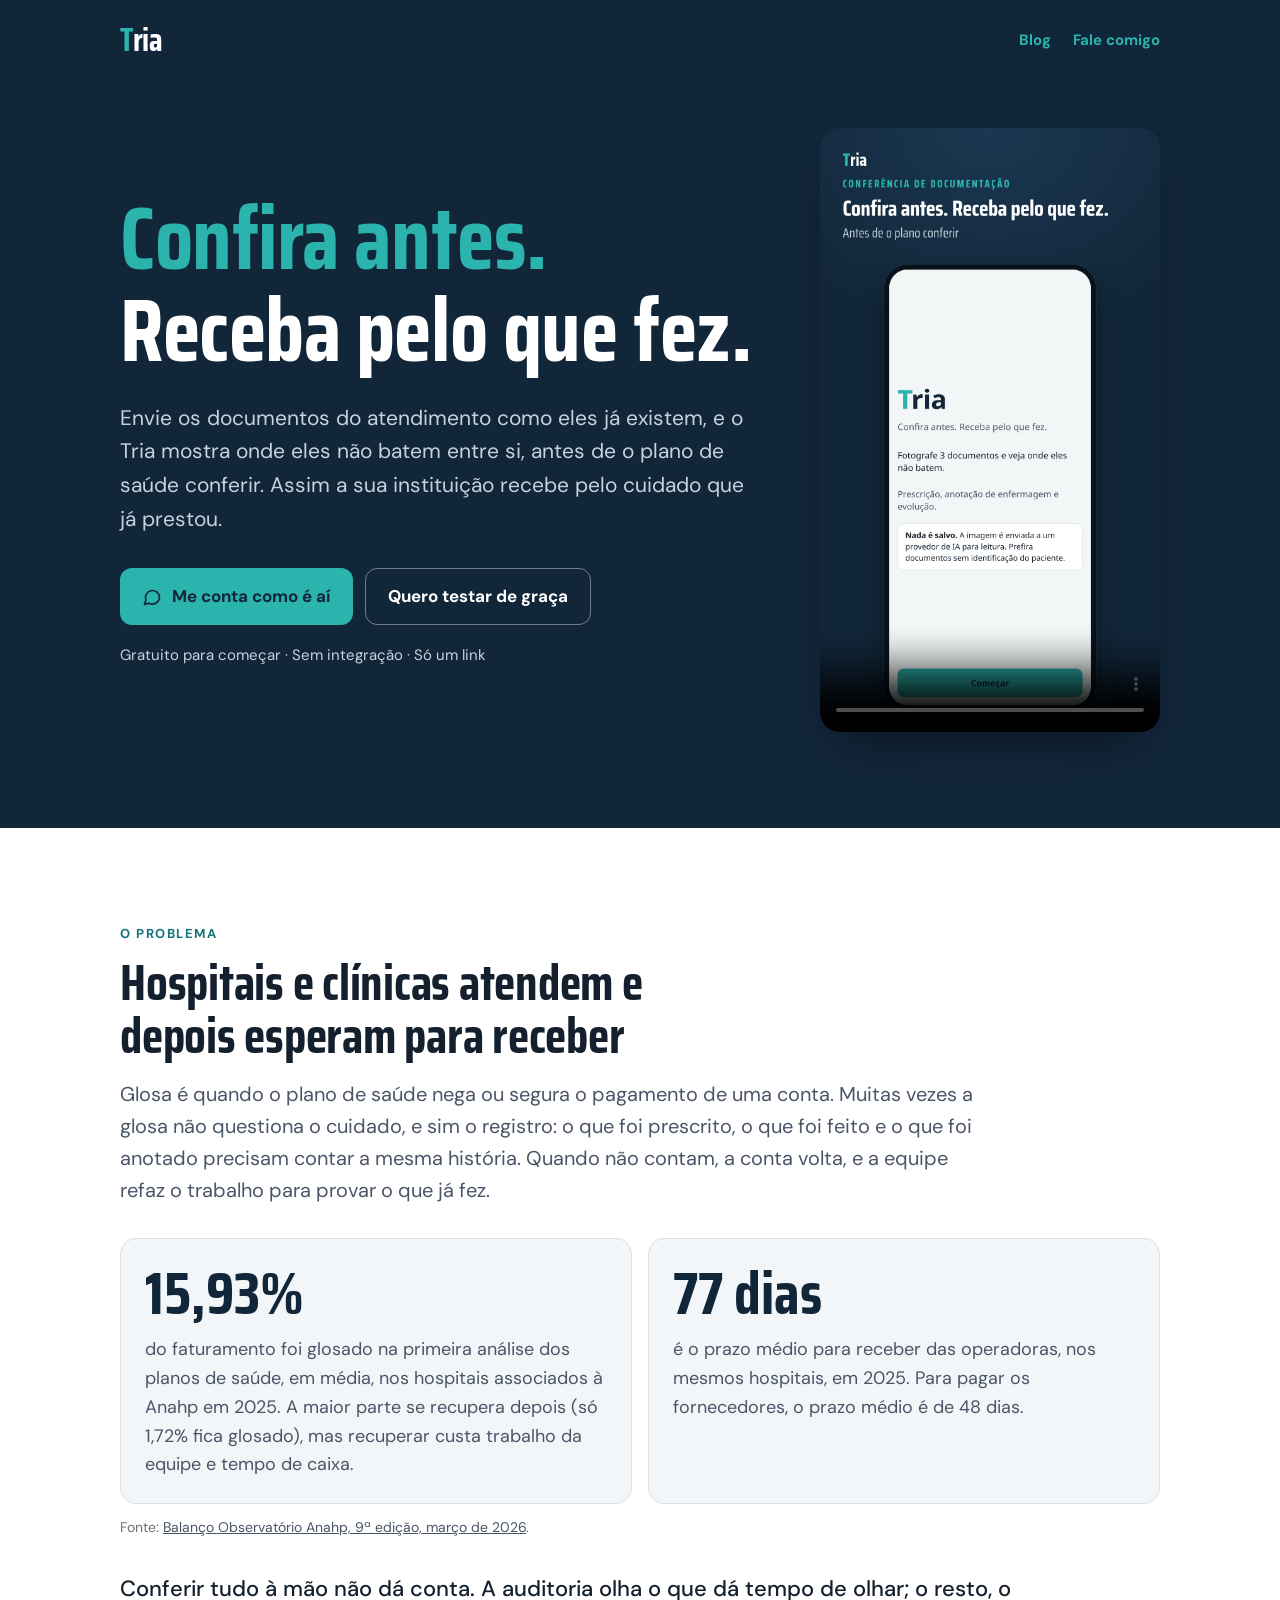
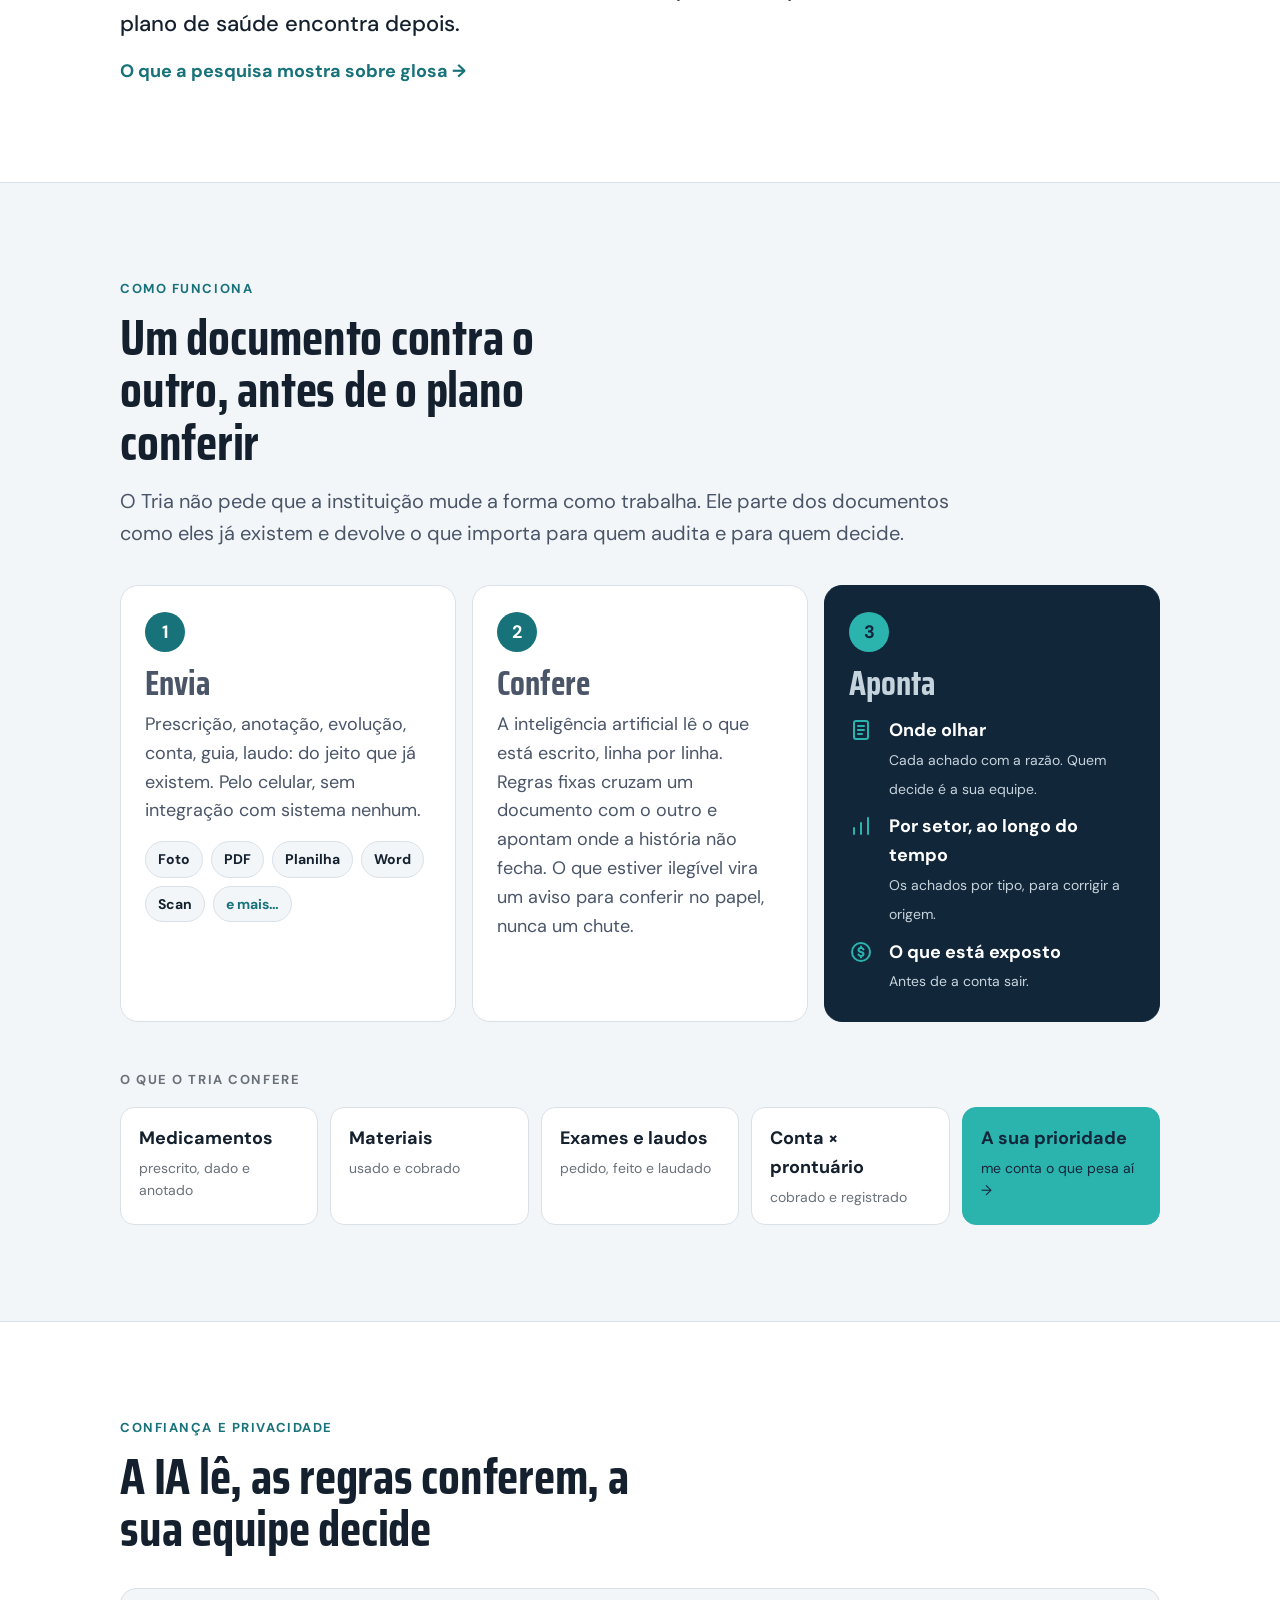
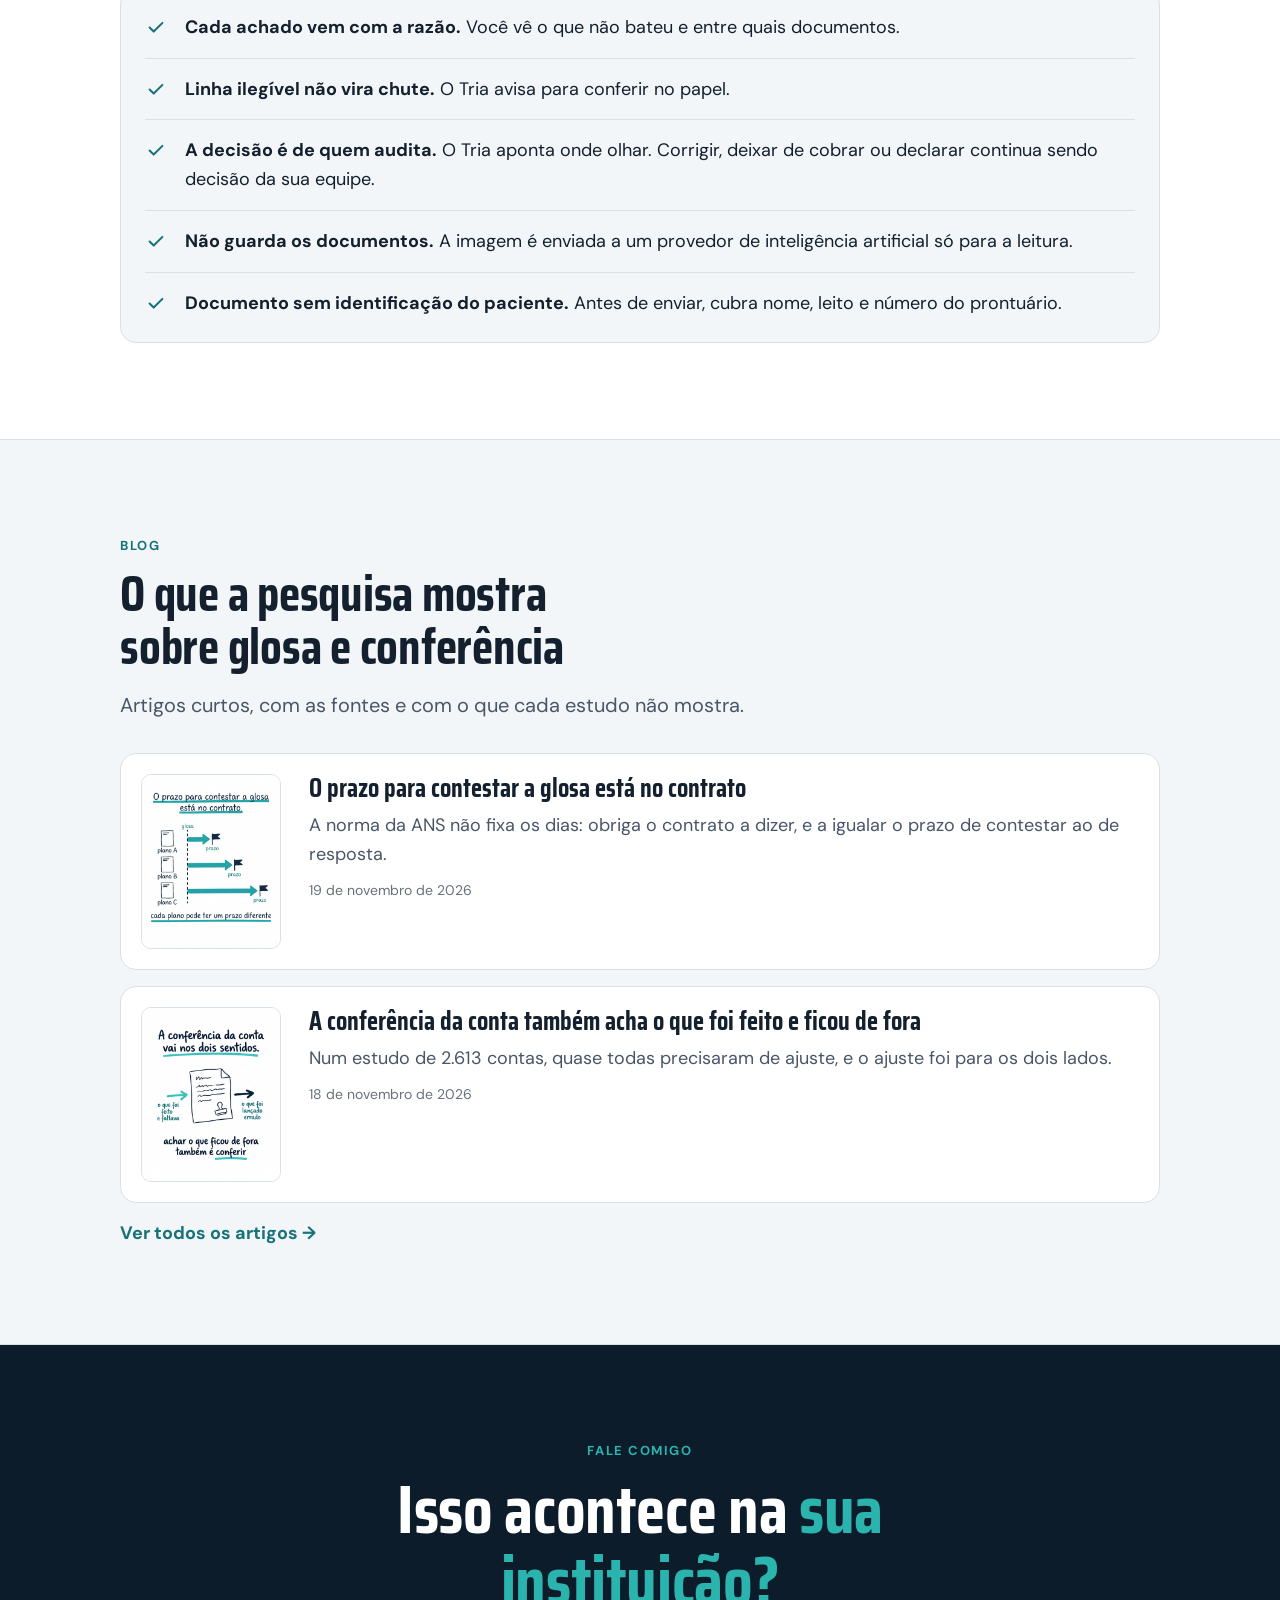
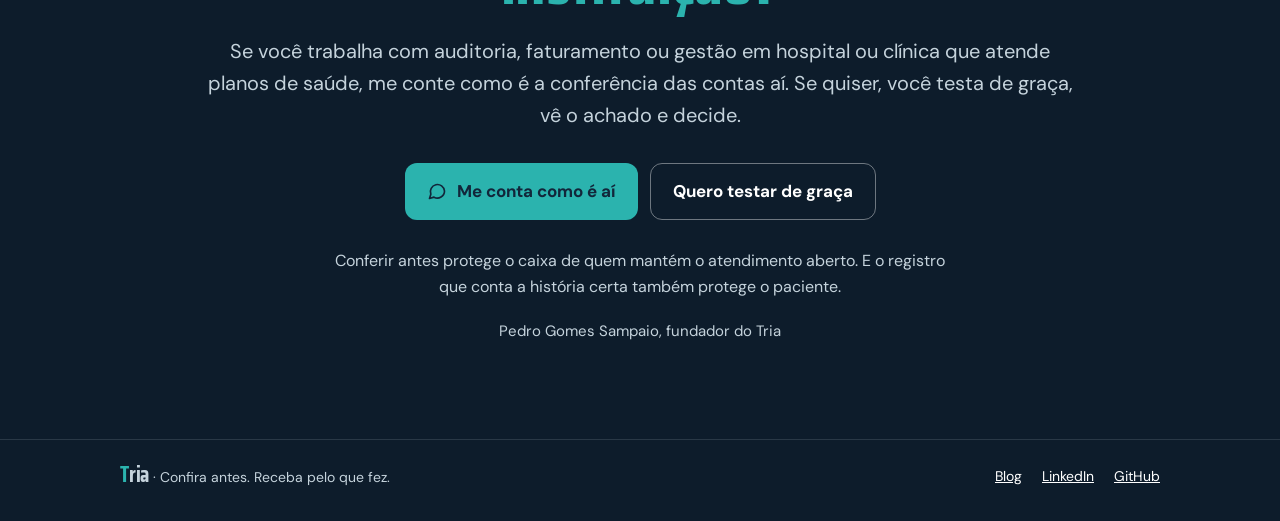
==== index.html @ e761bc99 "Landing MVP (rascunho): dois convites medidos (texto próprio + ?ref=), 7 seções, proposta sem aviso " ====
<!doctype html>
<html lang="pt-BR">
<head>
<meta charset="utf-8">
<meta name="viewport" content="width=device-width, initial-scale=1">
<title>Tria — Confira antes. Receba pelo que fez.</title>
<meta name="description" content="O Tria confere os documentos do atendimento uns contra os outros e mostra onde eles não batem, antes de o plano de saúde conferir. Sem integração com sistema: começa com um link.">
<meta name="theme-color" content="#12263A">
<meta property="og:type" content="website">
<meta property="og:locale" content="pt_BR">
<meta property="og:url" content="https://tria-auditoria.vercel.app/">
<meta property="og:title" content="Tria — Confira antes. Receba pelo que fez.">
<meta property="og:description" content="Conferência dos documentos de hospitais e clínicas antes de o plano de saúde conferir. Gratuito para começar, sem integração, só um link.">
<meta property="og:image" content="https://tria-auditoria.vercel.app/assets/og.png">
<meta property="og:image:width" content="1200">
<meta property="og:image:height" content="630">
<meta name="twitter:card" content="summary_large_image">
<link rel="icon" href="assets/favicon.svg" type="image/svg+xml">
<link rel="preconnect" href="https://fonts.googleapis.com">
<link rel="preconnect" href="https://fonts.gstatic.com" crossorigin>
<link rel="stylesheet" href="https://fonts.googleapis.com/css2?family=DM+Sans:wght@400;500;700&family=Saira+Condensed:wght@600;700&display=swap">
<style>
  :root{
    --navy:#12263A; --navy-2:#0D1C2B; --white:#FFFFFF; --soft:#F3F6F8;
    --line:#D9E1E7; --ink:#14202E; --muted:#4A5568; --muted-2:#6A7179;
    --teal:#17727A; --turq:#2BB3AE; --mist:#C5D3DC;
    --display:'Saira Condensed','Arial Narrow',system-ui,sans-serif;
  }
  *{box-sizing:border-box}
  [hidden]{display:none!important}
  html{scroll-behavior:smooth;-webkit-text-size-adjust:100%}
  body{margin:0;background:var(--white);color:var(--ink);
    font-family:'DM Sans',system-ui,-apple-system,'Segoe UI',Roboto,Arial,sans-serif;
    font-size:17px;line-height:1.6;-webkit-font-smoothing:antialiased}
  img{max-width:100%;height:auto;display:block}
  a{color:inherit}
  h1,h2,h3,p,ul,ol,figure{margin:0}
  h1,h2{font-family:var(--display);font-weight:700;line-height:1.05;letter-spacing:-.005em}
  h2{font-size:clamp(34px,5vw,50px);max-width:22ch}
  h3{font-size:19px;font-weight:700;line-height:1.25}
  .wrap{max-width:1080px;margin:0 auto;padding:0 20px}
  section{padding:64px 0}
  .eyebrow{font-size:13px;font-weight:700;letter-spacing:.12em;text-transform:uppercase;color:var(--teal);margin-bottom:12px}
  .lead{font-size:clamp(18px,2.1vw,20px);color:var(--muted);max-width:62ch;margin-top:16px}
  .fonte{font-size:14px;color:var(--muted-2);margin-top:12px}
  .fonte a{color:var(--muted)}
  .tq{color:var(--turq)}

  .btn{display:inline-flex;align-items:center;justify-content:center;gap:10px;min-height:52px;
    padding:14px 22px;border-radius:12px;font-weight:700;font-size:17px;text-decoration:none;
    transition:background .15s ease,border-color .15s ease}
  .btn:focus-visible,.top-cta:focus-visible,.marca:focus-visible,.area:focus-visible{outline:3px solid var(--turq);outline-offset:3px}
  .btn svg{width:20px;height:20px;flex:none}
  .btn-main{background:var(--turq);color:var(--navy)}
  .btn-main:hover{background:#4CC4BF}
  .btn-ghost{border:1.5px solid rgba(255,255,255,.4);color:var(--white)}
  .btn-ghost:hover{border-color:var(--white)}

  .marca{font-family:var(--display);font-size:32px;font-weight:700;letter-spacing:-.01em;text-decoration:none;line-height:1}
  .marca b{color:var(--turq);font-weight:700}

  /* topo */
  .hero{background:var(--navy);color:var(--white)}
  .top{display:flex;align-items:center;justify-content:space-between;padding:20px 0}
  .top-links{display:flex;gap:22px;align-items:center}
  .top-cta{font-size:15px;font-weight:700;color:var(--turq);text-decoration:none;padding:8px 0}
  .hero-body{padding:32px 0 64px;display:grid;gap:40px;align-items:center}
  .hero h1{font-size:clamp(46px,8vw,88px);max-width:16ch}
  .hero-sub{font-size:clamp(18px,2.1vw,21px);color:var(--mist);max-width:52ch;margin-top:24px}
  .ctas{display:flex;flex-wrap:wrap;gap:12px;margin-top:32px}
  .hero-note{font-size:15px;color:var(--mist);margin-top:18px}
  .video-box{width:100%;max-width:340px;margin:0 auto;aspect-ratio:9/16;border-radius:20px;overflow:hidden;
    background:var(--navy-2);box-shadow:0 24px 48px -24px rgba(0,0,0,.6)}
  .video-box video{width:100%;height:100%;display:block;object-fit:cover}

  /* problema */
  .stats{display:grid;gap:16px;margin-top:32px}
  .stat{background:var(--soft);border:1px solid var(--line);border-radius:16px;padding:24px}
  .stat b{display:block;font-family:var(--display);font-size:clamp(46px,6vw,60px);line-height:1;color:var(--navy);margin-bottom:12px}
  .stat p{color:var(--muted)}
  .destaque{font-size:clamp(19px,2.3vw,22px);font-weight:500;max-width:60ch;margin-top:32px}
  .mais{display:inline-block;margin-top:16px;font-weight:700;color:var(--teal);text-decoration:none}
  .mais:hover{text-decoration:underline}

  /* como funciona */
  .faixa{background:var(--soft);border-top:1px solid var(--line);border-bottom:1px solid var(--line)}
  .fluxo{display:grid;gap:16px;margin-top:36px;list-style:none;padding:0}
  .etapa{background:var(--white);border:1px solid var(--line);border-radius:18px;padding:26px 24px}
  .etapa .rot{font-family:var(--display);font-size:34px;font-weight:700;line-height:1;margin:14px 0 10px}
  .etapa p{color:var(--muted)}
  .etapa.escuro{background:var(--navy);border-color:var(--navy);color:var(--white)}
  .etapa.escuro p{color:var(--mist)}
  .num{display:inline-grid;place-items:center;width:40px;height:40px;border-radius:50%;background:var(--teal);color:var(--white);font-weight:700}
  .etapa.escuro .num{background:var(--turq);color:var(--navy)}
  .chips{display:flex;flex-wrap:wrap;gap:8px;margin-top:16px}
  .chips span{font-size:14px;font-weight:700;padding:6px 12px;border-radius:999px;border:1px solid var(--line);background:var(--soft)}
  .chips span:last-child{color:var(--teal)}
  .saidas{list-style:none;padding:0;margin-top:16px;display:grid;gap:10px}
  .saidas li{display:grid;grid-template-columns:28px 1fr;gap:12px;align-items:start}
  .saidas svg{width:24px;height:24px;color:var(--turq);margin-top:2px}
  .saidas b{display:block;color:var(--white)}
  .saidas small{font-size:14px;color:var(--mist)}
  .areas-tit{font-size:13px;font-weight:700;letter-spacing:.12em;text-transform:uppercase;color:var(--muted-2);margin-top:48px}
  .areas{list-style:none;padding:0;margin-top:16px;display:grid;gap:12px;grid-template-columns:1fr 1fr}
  .area{display:block;height:100%;border:1px solid var(--line);border-radius:14px;padding:16px 18px;background:var(--white);font-weight:700;text-decoration:none}
  .area small{display:block;font-weight:400;font-size:14px;color:var(--muted-2);margin-top:4px}
  a.area{background:var(--turq);border-color:var(--turq);color:var(--navy)}
  a.area small{color:var(--navy)}
  a.area:hover{background:#4CC4BF}

  /* exemplo */
  .video-grid{display:grid;gap:28px;align-items:center}

  /* confiança */
  .caixa{background:var(--soft);border:1px solid var(--line);border-radius:16px;padding:8px 24px;margin-top:32px}
  .lista{list-style:none;padding:0}
  .lista li{display:grid;grid-template-columns:28px 1fr;gap:12px;padding:16px 0;border-top:1px solid var(--line)}
  .lista li:first-child{border-top:none}
  .lista svg{width:22px;height:22px;margin-top:3px;color:var(--teal)}

  /* blog */
  .posts{list-style:none;padding:0;margin-top:32px;display:grid;gap:16px}
  .posts a{display:grid;grid-template-columns:96px 1fr;gap:20px;align-items:start;border:1px solid var(--line);border-radius:16px;padding:20px;text-decoration:none;background:var(--white)}
  .posts a:hover{border-color:var(--teal)}
  .posts img{width:96px;aspect-ratio:4/5;object-fit:cover;object-position:top;border:1px solid var(--line);border-radius:10px}
  .posts strong{display:block;font-family:var(--display);font-size:26px;line-height:1.1}
  .posts span{display:block;color:var(--muted);margin-top:8px}
  .posts time{display:block;font-size:14px;color:var(--muted-2);margin-top:10px}
  @media (min-width:600px){.posts a{grid-template-columns:140px 1fr;gap:28px}.posts img{width:140px}}

  /* contato */
  .contato{background:var(--navy-2);color:var(--white);text-align:center}
  .contato .eyebrow{color:var(--turq)}
  .contato h2{margin:0 auto;font-size:clamp(40px,6.4vw,68px);max-width:16ch}
  .contato .lead{color:var(--mist);margin:18px auto 0}
  .contato .ctas{justify-content:center}
  .comunidade{font-size:16px;color:var(--mist);max-width:56ch;margin:28px auto 0}
  .assina{font-size:15px;color:var(--mist);margin-top:20px}

  footer{background:var(--navy-2);color:var(--mist);font-size:14px;border-top:1px solid rgba(197,211,220,.15)}
  footer .wrap{display:flex;flex-wrap:wrap;gap:8px 24px;justify-content:space-between;align-items:center;padding-top:24px;padding-bottom:32px}
  footer nav{display:flex;gap:20px}
  footer a{color:var(--white)}

  @media (min-width:760px){
    body{font-size:18px}
    section{padding:96px 0}
    .hero-body{grid-template-columns:1fr 340px;gap:56px;padding:48px 0 96px}
    .stats{grid-template-columns:1fr 1fr}
    .fluxo{grid-template-columns:1fr 1fr 1fr}
    .areas{grid-template-columns:repeat(5,1fr)}
    .video-grid{grid-template-columns:1fr 340px;gap:56px}
  }
  @media (prefers-reduced-motion:reduce){html{scroll-behavior:auto}}
</style>
<script defer src="/_vercel/insights/script.js"></script>
</head>
<body>

<header class="hero">
  <div class="wrap">
    <nav class="top" aria-label="Topo">
      <a class="marca" href="#" aria-label="Tria, início"><b>T</b>ria</a>
      <div class="top-links">
        <a class="top-cta" href="/blog/">Blog</a>
        <a class="top-cta" data-convite="a" href="https://wa.me/5588998659065?text=Ol%C3%A1%2C%20Pedro%21%20Vi%20a%20p%C3%A1gina%20do%20Tria%20e%20quero%20contar%20como%20%C3%A9%20a%20confer%C3%AAncia%20das%20contas%20aqui." target="_blank" rel="noopener">Fale comigo</a>
      </div>
    </nav>
    <div class="hero-body">
      <div>
        <h1><span class="tq">Confira antes.</span><br>Receba pelo que fez.</h1>
        <p class="hero-sub">Envie os documentos do atendimento como eles já existem, e o Tria mostra onde eles não batem entre si, antes de o plano de saúde conferir. Assim a sua instituição recebe pelo cuidado que já prestou.</p>
        <div class="ctas">
          <a class="btn btn-main" data-convite="a" href="https://wa.me/5588998659065?text=Ol%C3%A1%2C%20Pedro%21%20Vi%20a%20p%C3%A1gina%20do%20Tria%20e%20quero%20contar%20como%20%C3%A9%20a%20confer%C3%AAncia%20das%20contas%20aqui." target="_blank" rel="noopener">
            <svg viewBox="0 0 24 24" fill="none" stroke="currentColor" stroke-width="2" stroke-linecap="round" stroke-linejoin="round" aria-hidden="true"><path d="M21 12a8.5 8.5 0 0 1-12.6 7.4L3 21l1.6-5.2A8.5 8.5 0 1 1 21 12z"/></svg>
            Me conta como é aí
          </a>
          <a class="btn btn-ghost" data-convite="b" href="https://wa.me/5588998659065?text=Ol%C3%A1%2C%20Pedro%21%20Vi%20a%20p%C3%A1gina%20do%20Tria%20e%20quero%20testar%20na%20minha%20institui%C3%A7%C3%A3o." target="_blank" rel="noopener">Quero testar de graça</a>
        </div>
        <p class="hero-note">Gratuito para começar · Sem integração · Só um link</p>
      </div>
      <div class="video-box">
        <!-- Trocar por assets/tria-ideia.mp4 (vídeo da ideia) quando sair; aí a seção #exemplo volta a aparecer. -->
        <video controls playsinline preload="metadata" poster="assets/video-capa.jpg"
               aria-label="Demonstração do Tria: documentos do atendimento conferidos uns contra os outros, com o relatório de achados">
          <source src="assets/tria-demo.mp4" type="video/mp4">
        </video>
      </div>
    </div>
  </div>
</header>

<main>

<section id="problema">
  <div class="wrap">
    <p class="eyebrow">O problema</p>
    <h2>Hospitais e clínicas atendem e depois esperam para receber</h2>
    <p class="lead">Glosa é quando o plano de saúde nega ou segura o pagamento de uma conta. Muitas vezes a glosa não questiona o cuidado, e sim o registro: o que foi prescrito, o que foi feito e o que foi anotado precisam contar a mesma história. Quando não contam, a conta volta, e a equipe refaz o trabalho para provar o que já fez.</p>
    <div class="stats">
      <div class="stat">
        <b>15,93%</b>
        <p>do faturamento foi glosado na primeira análise dos planos de saúde, em média, nos hospitais associados à Anahp em 2025. A maior parte se recupera depois (só 1,72% fica glosado), mas recuperar custa trabalho da equipe e tempo de caixa.</p>
      </div>
      <div class="stat">
        <b>77 dias</b>
        <p>é o prazo médio para receber das operadoras, nos mesmos hospitais, em 2025. Para pagar os fornecedores, o prazo médio é de 48 dias.</p>
      </div>
    </div>
    <p class="fonte">Fonte: <a href="https://anahp.com.br/wp-content/uploads/2026/04/Balanco-Observatorio-9.pdf" target="_blank" rel="noopener">Balanço Observatório Anahp, 9ª edição, março de 2026</a>.</p>
    <p class="destaque">Conferir tudo à mão não dá conta. A auditoria olha o que dá tempo de olhar; o resto, o plano de saúde encontra depois.</p>
    <a class="mais" href="/blog/">O que a pesquisa mostra sobre glosa →</a>
  </div>
</section>

<section id="como-funciona" class="faixa">
  <div class="wrap">
    <p class="eyebrow">Como funciona</p>
    <h2>Um documento contra o outro, antes de o plano conferir</h2>
    <p class="lead">O Tria não pede que a instituição mude a forma como trabalha. Ele parte dos documentos como eles já existem e devolve o que importa para quem audita e para quem decide.</p>
    <ol class="fluxo">
      <li class="etapa">
        <span class="num">1</span>
        <p class="rot">Envia</p>
        <p>Prescrição, anotação, evolução, conta, guia, laudo: do jeito que já existem. Pelo celular, sem integração com sistema nenhum.</p>
        <div class="chips" aria-label="Formatos"><span>Foto</span><span>PDF</span><span>Planilha</span><span>Word</span><span>Scan</span><span>e mais…</span></div>
      </li>
      <li class="etapa">
        <span class="num">2</span>
        <p class="rot">Confere</p>
        <p>A inteligência artificial lê o que está escrito, linha por linha. Regras fixas cruzam um documento com o outro e apontam onde a história não fecha. O que estiver ilegível vira um aviso para conferir no papel, nunca um chute.</p>
      </li>
      <li class="etapa escuro">
        <span class="num">3</span>
        <p class="rot">Aponta</p>
        <ul class="saidas">
          <li>
            <svg viewBox="0 0 24 24" fill="none" stroke="currentColor" stroke-width="2" stroke-linecap="round" stroke-linejoin="round" aria-hidden="true"><rect x="5" y="3" width="14" height="18" rx="2"/><path d="M9 8h6M9 12h6M9 16h4"/></svg>
            <div><b>Onde olhar</b><small>Cada achado com a razão. Quem decide é a sua equipe.</small></div>
          </li>
          <li>
            <svg viewBox="0 0 24 24" fill="none" stroke="currentColor" stroke-width="2" stroke-linecap="round" stroke-linejoin="round" aria-hidden="true"><path d="M5 20v-6M12 20V9M19 20V4"/></svg>
            <div><b>Por setor, ao longo do tempo</b><small>Os achados por tipo, para corrigir a origem.</small></div>
          </li>
          <li>
            <svg viewBox="0 0 24 24" fill="none" stroke="currentColor" stroke-width="2" stroke-linecap="round" stroke-linejoin="round" aria-hidden="true"><circle cx="12" cy="12" r="9"/><path d="M14.5 9.5c-.5-1-1.5-1.5-2.5-1.5-1.4 0-2.5.8-2.5 2s1.1 1.7 2.5 2 2.5.8 2.5 2-1.1 2-2.5 2c-1 0-2-.5-2.5-1.5M12 6.5V8M12 16v1.5"/></svg>
            <div><b>O que está exposto</b><small>Antes de a conta sair.</small></div>
          </li>
        </ul>
      </li>
    </ol>
    <p class="areas-tit">O que o Tria confere</p>
    <ul class="areas">
      <li><span class="area">Medicamentos<small>prescrito, dado e anotado</small></span></li>
      <li><span class="area">Materiais<small>usado e cobrado</small></span></li>
      <li><span class="area">Exames e laudos<small>pedido, feito e laudado</small></span></li>
      <li><span class="area">Conta × prontuário<small>cobrado e registrado</small></span></li>
      <li><a class="area" data-convite="a" href="https://wa.me/5588998659065?text=Ol%C3%A1%2C%20Pedro%21%20Vi%20a%20p%C3%A1gina%20do%20Tria%20e%20quero%20contar%20como%20%C3%A9%20a%20confer%C3%AAncia%20das%20contas%20aqui." target="_blank" rel="noopener">A sua prioridade<small>me conta o que pesa aí →</small></a></li>
    </ul>
  </div>
</section>

<section id="exemplo" hidden>
  <!-- Volta a aparecer quando o vídeo da ideia estiver no hero: aqui fica o exemplo de medicação. -->
  <div class="wrap video-grid">
    <div>
      <p class="eyebrow">Um exemplo</p>
      <h2>Administração de medicamentos, da foto ao relatório</h2>
      <p class="lead">Prescrição, anotação e evolução conferidas umas contra as outras. O relatório aponta onde olhar, com a razão de cada achado.</p>
    </div>
    <div class="video-box">
      <video controls playsinline preload="none" poster="assets/video-capa.jpg"
             aria-label="Exemplo do Tria: prescrição, anotação e evolução conferidas, com o relatório de achados">
        <source src="assets/tria-demo.mp4" type="video/mp4">
      </video>
    </div>
  </div>
</section>

<section id="confianca">
  <div class="wrap">
    <p class="eyebrow">Confiança e privacidade</p>
    <h2>A IA lê, as regras conferem, a sua equipe decide</h2>
    <div class="caixa">
      <ul class="lista">
        <li>
          <svg viewBox="0 0 24 24" fill="none" stroke="currentColor" stroke-width="2.2" stroke-linecap="round" stroke-linejoin="round" aria-hidden="true"><path d="M5 12.5l4.5 4.5L19 7.5"/></svg>
          <p><b>Cada achado vem com a razão.</b> Você vê o que não bateu e entre quais documentos.</p>
        </li>
        <li>
          <svg viewBox="0 0 24 24" fill="none" stroke="currentColor" stroke-width="2.2" stroke-linecap="round" stroke-linejoin="round" aria-hidden="true"><path d="M5 12.5l4.5 4.5L19 7.5"/></svg>
          <p><b>Linha ilegível não vira chute.</b> O Tria avisa para conferir no papel.</p>
        </li>
        <li>
          <svg viewBox="0 0 24 24" fill="none" stroke="currentColor" stroke-width="2.2" stroke-linecap="round" stroke-linejoin="round" aria-hidden="true"><path d="M5 12.5l4.5 4.5L19 7.5"/></svg>
          <p><b>A decisão é de quem audita.</b> O Tria aponta onde olhar. Corrigir, deixar de cobrar ou declarar continua sendo decisão da sua equipe.</p>
        </li>
        <li>
          <svg viewBox="0 0 24 24" fill="none" stroke="currentColor" stroke-width="2.2" stroke-linecap="round" stroke-linejoin="round" aria-hidden="true"><path d="M5 12.5l4.5 4.5L19 7.5"/></svg>
          <p><b>Não guarda os documentos.</b> A imagem é enviada a um provedor de inteligência artificial só para a leitura.</p>
        </li>
        <li>
          <svg viewBox="0 0 24 24" fill="none" stroke="currentColor" stroke-width="2.2" stroke-linecap="round" stroke-linejoin="round" aria-hidden="true"><path d="M5 12.5l4.5 4.5L19 7.5"/></svg>
          <p><b>Documento sem identificação do paciente.</b> Antes de enviar, cubra nome, leito e número do prontuário.</p>
        </li>
      </ul>
    </div>
  </div>
</section>

<section id="blog" class="faixa">
  <div class="wrap">
    <p class="eyebrow">Blog</p>
    <h2>O que a pesquisa mostra sobre glosa e conferência</h2>
    <p class="lead">Artigos curtos, com as fontes e com o que cada estudo não mostra.</p>
    <ul class="posts">
      <li><a href="/blog/o-prazo-para-contestar-a-glosa-esta-no-contrato/">
        <img src="/assets/blog/prazo-contestacao-linha-do-tempo.jpg" width="928" height="1152" alt="" loading="lazy">
        <div><strong>O prazo para contestar a glosa está no contrato</strong>
        <span>A norma da ANS não fixa os dias: obriga o contrato a dizer, e a igualar o prazo de contestar ao de resposta.</span>
        <time datetime="2026-11-19">19 de novembro de 2026</time></div>
      </a></li>
      <li><a href="/blog/a-conferencia-acha-o-que-ficou-fora-da-conta/">
        <img src="/assets/blog/conferencia-dois-sentidos.jpg" width="928" height="1152" alt="" loading="lazy">
        <div><strong>A conferência da conta também acha o que foi feito e ficou de fora</strong>
        <span>Num estudo de 2.613 contas, quase todas precisaram de ajuste, e o ajuste foi para os dois lados.</span>
        <time datetime="2026-11-18">18 de novembro de 2026</time></div>
      </a></li>
    </ul>
    <a class="mais" href="/blog/">Ver todos os artigos →</a>
  </div>
</section>

<section id="contato" class="contato">
  <div class="wrap">
    <p class="eyebrow">Fale comigo</p>
    <h2>Isso acontece na <span class="tq">sua instituição?</span></h2>
    <p class="lead">Se você trabalha com auditoria, faturamento ou gestão em hospital ou clínica que atende planos de saúde, me conte como é a conferência das contas aí. Se quiser, você testa de graça, vê o achado e decide.</p>
    <div class="ctas">
      <a class="btn btn-main" data-convite="a" href="https://wa.me/5588998659065?text=Ol%C3%A1%2C%20Pedro%21%20Vi%20a%20p%C3%A1gina%20do%20Tria%20e%20quero%20contar%20como%20%C3%A9%20a%20confer%C3%AAncia%20das%20contas%20aqui." target="_blank" rel="noopener">
        <svg viewBox="0 0 24 24" fill="none" stroke="currentColor" stroke-width="2" stroke-linecap="round" stroke-linejoin="round" aria-hidden="true"><path d="M21 12a8.5 8.5 0 0 1-12.6 7.4L3 21l1.6-5.2A8.5 8.5 0 1 1 21 12z"/></svg>
        Me conta como é aí
      </a>
      <a class="btn btn-ghost" data-convite="b" href="https://wa.me/5588998659065?text=Ol%C3%A1%2C%20Pedro%21%20Vi%20a%20p%C3%A1gina%20do%20Tria%20e%20quero%20testar%20na%20minha%20institui%C3%A7%C3%A3o." target="_blank" rel="noopener">Quero testar de graça</a>
    </div>
    <p class="comunidade">Conferir antes protege o caixa de quem mantém o atendimento aberto. E o registro que conta a história certa também protege o paciente.</p>
    <p class="assina">Pedro Gomes Sampaio, fundador do Tria</p>
  </div>
</section>

</main>

<footer>
  <div class="wrap">
    <p><span class="marca" style="font-size:22px"><b>T</b>ria</span> · Confira antes. Receba pelo que fez.</p>
    <nav aria-label="Links">
      <a href="/blog/">Blog</a>
      <a href="https://www.linkedin.com/in/pedro-gomes-sampaio-42539a409" target="_blank" rel="noopener">LinkedIn</a>
      <a href="https://github.com/pedr0-gomes/tria-auditoria" target="_blank" rel="noopener">GitHub</a>
    </nav>
  </div>
</footer>

<script>
  // Dois convites medidos: cada um tem o seu texto no WhatsApp; a origem (?ref=li, blog, qr, dd) vai junto.
  (function(){
    var TEXTOS = {
      a: "Olá, Pedro! Vi a página do Tria e quero contar como é a conferência das contas aqui.",
      b: "Olá, Pedro! Vi a página do Tria e quero testar na minha instituição."
    };
    var ref = "";
    try { ref = (new URLSearchParams(location.search).get("ref") || "").toLowerCase(); } catch(e) {}
    if (!/^[a-z0-9-]{1,20}$/.test(ref)) ref = "";
    var links = document.querySelectorAll("a[data-convite]");
    for (var i = 0; i < links.length; i++) {
      var t = TEXTOS[links[i].getAttribute("data-convite")];
      if (!t) continue;
      links[i].href = "https://wa.me/5588998659065?text=" + encodeURIComponent(t + (ref ? " (ref: " + ref + ")" : ""));
    }
  })();
</script>

</body>
</html>
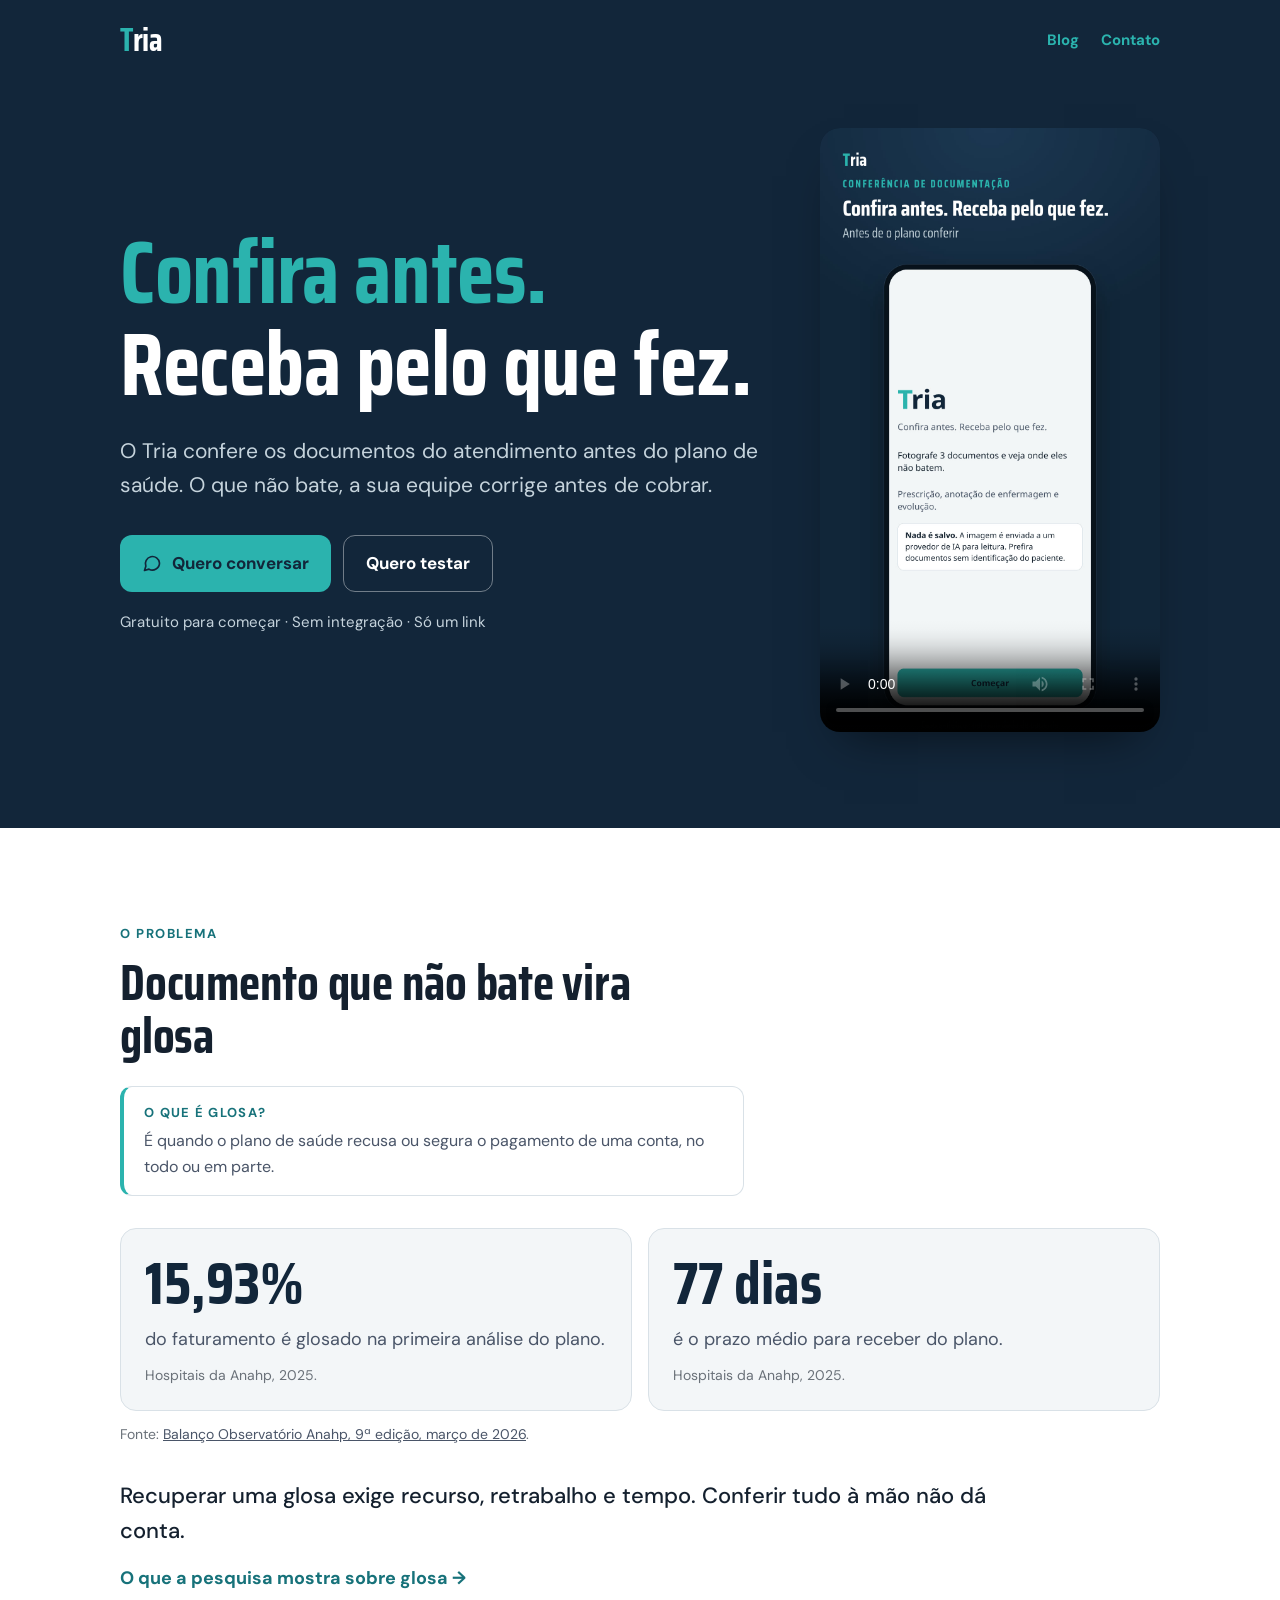
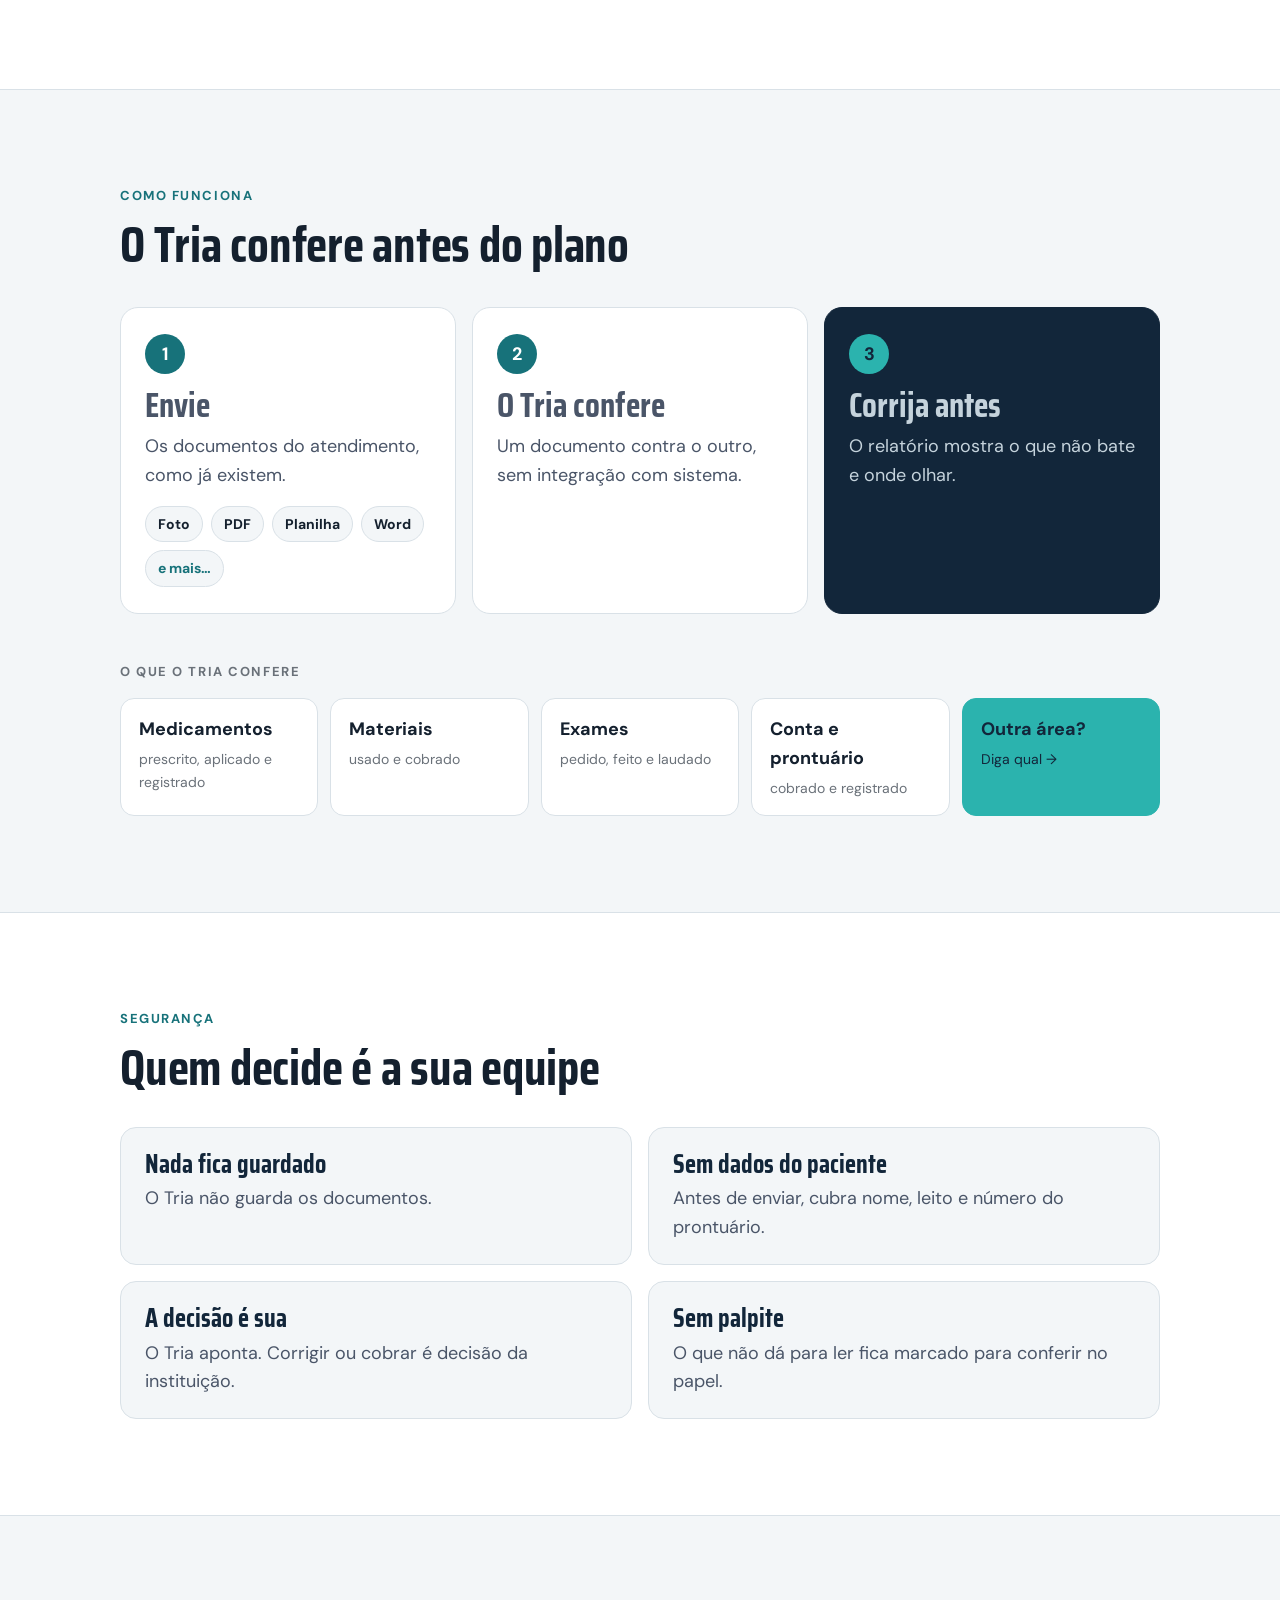
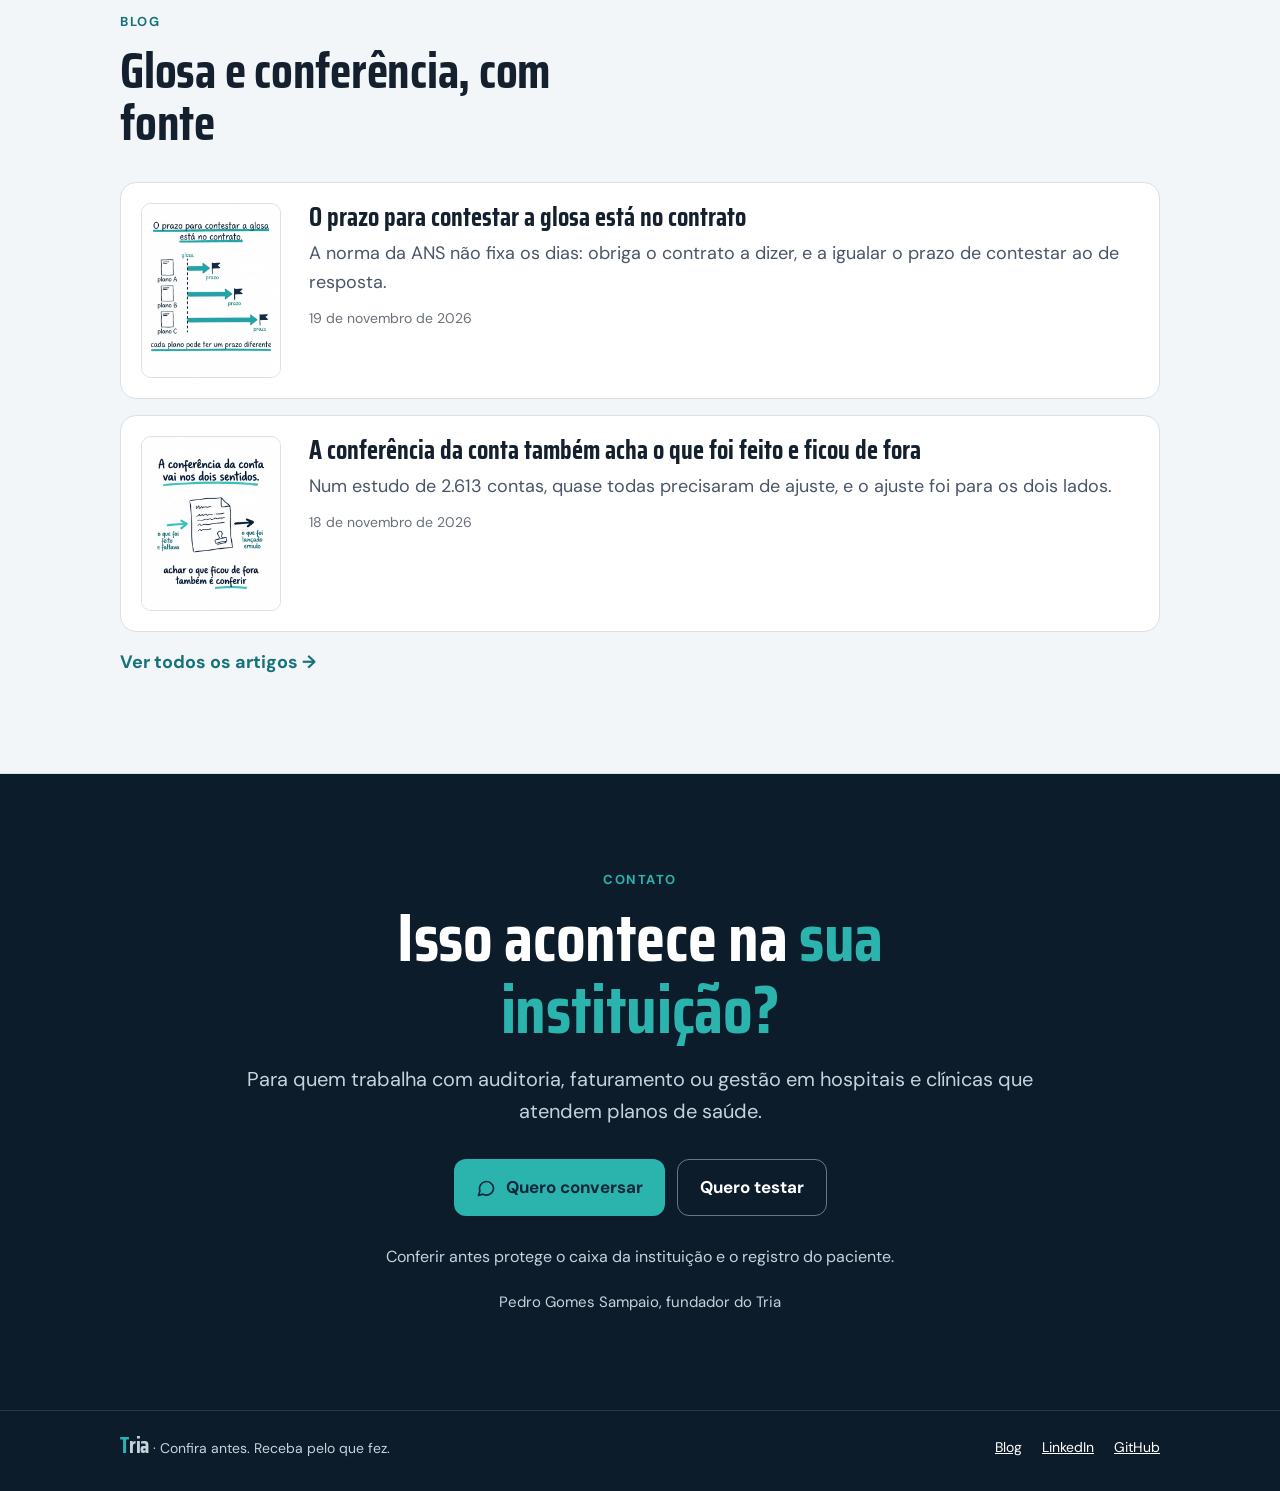
==== commit 125d3763: "Landing MVP: frases curtas e formais, cartão "O que é glosa?", sem o mecanismo da IA, convites "Quer" ====
--- a/index.html
+++ b/index.html
@@ -108,15 +108,20 @@
   a.area small{color:var(--navy)}
   a.area:hover{background:#4CC4BF}
 
+  /* cartão de termo: explica a palavra técnica em linguagem comum */
+  .termo{max-width:52ch;margin-top:24px;background:var(--white);border:1px solid var(--line);border-left:4px solid var(--turq);border-radius:12px;padding:16px 20px}
+  .termo .q{font-size:13px;font-weight:700;letter-spacing:.1em;text-transform:uppercase;color:var(--teal)}
+  .termo p:last-child{font-size:16px;color:var(--muted);margin-top:4px}
+  .stat small{display:block;font-size:14px;color:var(--muted-2);margin-top:10px}
+
   /* exemplo */
   .video-grid{display:grid;gap:28px;align-items:center}
 
-  /* confiança */
-  .caixa{background:var(--soft);border:1px solid var(--line);border-radius:16px;padding:8px 24px;margin-top:32px}
-  .lista{list-style:none;padding:0}
-  .lista li{display:grid;grid-template-columns:28px 1fr;gap:12px;padding:16px 0;border-top:1px solid var(--line)}
-  .lista li:first-child{border-top:none}
-  .lista svg{width:22px;height:22px;margin-top:3px;color:var(--teal)}
+  /* segurança */
+  .garantias{list-style:none;padding:0;margin-top:32px;display:grid;gap:16px}
+  .garantia{border:1px solid var(--line);border-radius:16px;padding:22px 24px;background:var(--soft)}
+  .garantia b{display:block;font-family:var(--display);font-size:26px;line-height:1.1;color:var(--navy)}
+  .garantia p{color:var(--muted);margin-top:6px}
 
   /* blog */
   .posts{list-style:none;padding:0;margin-top:32px;display:grid;gap:16px}
@@ -149,6 +154,7 @@
     .stats{grid-template-columns:1fr 1fr}
     .fluxo{grid-template-columns:1fr 1fr 1fr}
     .areas{grid-template-columns:repeat(5,1fr)}
+    .garantias{grid-template-columns:1fr 1fr}
     .video-grid{grid-template-columns:1fr 340px;gap:56px}
   }
   @media (prefers-reduced-motion:reduce){html{scroll-behavior:auto}}
@@ -163,26 +169,26 @@
       <a class="marca" href="#" aria-label="Tria, início"><b>T</b>ria</a>
       <div class="top-links">
         <a class="top-cta" href="/blog/">Blog</a>
-        <a class="top-cta" data-convite="a" href="https://wa.me/5588998659065?text=Ol%C3%A1%2C%20Pedro%21%20Vi%20a%20p%C3%A1gina%20do%20Tria%20e%20quero%20contar%20como%20%C3%A9%20a%20confer%C3%AAncia%20das%20contas%20aqui." target="_blank" rel="noopener">Fale comigo</a>
+        <a class="top-cta" data-convite="a" href="https://wa.me/5588998659065?text=Ol%C3%A1%2C%20Pedro%21%20Vi%20a%20p%C3%A1gina%20do%20Tria%20e%20gostaria%20de%20conversar%20sobre%20a%20confer%C3%AAncia%20das%20contas%20na%20minha%20institui%C3%A7%C3%A3o." target="_blank" rel="noopener">Contato</a>
       </div>
     </nav>
     <div class="hero-body">
       <div>
         <h1><span class="tq">Confira antes.</span><br>Receba pelo que fez.</h1>
-        <p class="hero-sub">Envie os documentos do atendimento como eles já existem, e o Tria mostra onde eles não batem entre si, antes de o plano de saúde conferir. Assim a sua instituição recebe pelo cuidado que já prestou.</p>
+        <p class="hero-sub">O Tria confere os documentos do atendimento antes do plano de saúde. O que não bate, a sua equipe corrige antes de cobrar.</p>
         <div class="ctas">
-          <a class="btn btn-main" data-convite="a" href="https://wa.me/5588998659065?text=Ol%C3%A1%2C%20Pedro%21%20Vi%20a%20p%C3%A1gina%20do%20Tria%20e%20quero%20contar%20como%20%C3%A9%20a%20confer%C3%AAncia%20das%20contas%20aqui." target="_blank" rel="noopener">
+          <a class="btn btn-main" data-convite="a" href="https://wa.me/5588998659065?text=Ol%C3%A1%2C%20Pedro%21%20Vi%20a%20p%C3%A1gina%20do%20Tria%20e%20gostaria%20de%20conversar%20sobre%20a%20confer%C3%AAncia%20das%20contas%20na%20minha%20institui%C3%A7%C3%A3o." target="_blank" rel="noopener">
             <svg viewBox="0 0 24 24" fill="none" stroke="currentColor" stroke-width="2" stroke-linecap="round" stroke-linejoin="round" aria-hidden="true"><path d="M21 12a8.5 8.5 0 0 1-12.6 7.4L3 21l1.6-5.2A8.5 8.5 0 1 1 21 12z"/></svg>
-            Me conta como é aí
+            Quero conversar
           </a>
-          <a class="btn btn-ghost" data-convite="b" href="https://wa.me/5588998659065?text=Ol%C3%A1%2C%20Pedro%21%20Vi%20a%20p%C3%A1gina%20do%20Tria%20e%20quero%20testar%20na%20minha%20institui%C3%A7%C3%A3o." target="_blank" rel="noopener">Quero testar de graça</a>
+          <a class="btn btn-ghost" data-convite="b" href="https://wa.me/5588998659065?text=Ol%C3%A1%2C%20Pedro%21%20Vi%20a%20p%C3%A1gina%20do%20Tria%20e%20gostaria%20de%20testar%20na%20minha%20institui%C3%A7%C3%A3o." target="_blank" rel="noopener">Quero testar</a>
         </div>
         <p class="hero-note">Gratuito para começar · Sem integração · Só um link</p>
       </div>
       <div class="video-box">
         <!-- Trocar por assets/tria-ideia.mp4 (vídeo da ideia) quando sair; aí a seção #exemplo volta a aparecer. -->
         <video controls playsinline preload="metadata" poster="assets/video-capa.jpg"
-               aria-label="Demonstração do Tria: documentos do atendimento conferidos uns contra os outros, com o relatório de achados">
+               aria-label="Demonstração do Tria: documentos do atendimento conferidos, com o relatório do que não bate">
           <source src="assets/tria-demo.mp4" type="video/mp4">
         </video>
       </div>
@@ -195,20 +201,25 @@
 <section id="problema">
   <div class="wrap">
     <p class="eyebrow">O problema</p>
-    <h2>Hospitais e clínicas atendem e depois esperam para receber</h2>
-    <p class="lead">Glosa é quando o plano de saúde nega ou segura o pagamento de uma conta. Muitas vezes a glosa não questiona o cuidado, e sim o registro: o que foi prescrito, o que foi feito e o que foi anotado precisam contar a mesma história. Quando não contam, a conta volta, e a equipe refaz o trabalho para provar o que já fez.</p>
+    <h2>Documento que não bate vira glosa</h2>
+    <aside class="termo">
+      <p class="q">O que é glosa?</p>
+      <p>É quando o plano de saúde recusa ou segura o pagamento de uma conta, no todo ou em parte.</p>
+    </aside>
     <div class="stats">
       <div class="stat">
         <b>15,93%</b>
-        <p>do faturamento foi glosado na primeira análise dos planos de saúde, em média, nos hospitais associados à Anahp em 2025. A maior parte se recupera depois (só 1,72% fica glosado), mas recuperar custa trabalho da equipe e tempo de caixa.</p>
+        <p>do faturamento é glosado na primeira análise do plano.</p>
+        <small>Hospitais da Anahp, 2025.</small>
       </div>
       <div class="stat">
         <b>77 dias</b>
-        <p>é o prazo médio para receber das operadoras, nos mesmos hospitais, em 2025. Para pagar os fornecedores, o prazo médio é de 48 dias.</p>
+        <p>é o prazo médio para receber do plano.</p>
+        <small>Hospitais da Anahp, 2025.</small>
       </div>
     </div>
     <p class="fonte">Fonte: <a href="https://anahp.com.br/wp-content/uploads/2026/04/Balanco-Observatorio-9.pdf" target="_blank" rel="noopener">Balanço Observatório Anahp, 9ª edição, março de 2026</a>.</p>
-    <p class="destaque">Conferir tudo à mão não dá conta. A auditoria olha o que dá tempo de olhar; o resto, o plano de saúde encontra depois.</p>
+    <p class="destaque">Recuperar uma glosa exige recurso, retrabalho e tempo. Conferir tudo à mão não dá conta.</p>
     <a class="mais" href="/blog/">O que a pesquisa mostra sobre glosa →</a>
   </div>
 </section>
@@ -216,46 +227,32 @@
 <section id="como-funciona" class="faixa">
   <div class="wrap">
     <p class="eyebrow">Como funciona</p>
-    <h2>Um documento contra o outro, antes de o plano conferir</h2>
-    <p class="lead">O Tria não pede que a instituição mude a forma como trabalha. Ele parte dos documentos como eles já existem e devolve o que importa para quem audita e para quem decide.</p>
+    <h2>O Tria confere antes do plano</h2>
     <ol class="fluxo">
       <li class="etapa">
         <span class="num">1</span>
-        <p class="rot">Envia</p>
-        <p>Prescrição, anotação, evolução, conta, guia, laudo: do jeito que já existem. Pelo celular, sem integração com sistema nenhum.</p>
-        <div class="chips" aria-label="Formatos"><span>Foto</span><span>PDF</span><span>Planilha</span><span>Word</span><span>Scan</span><span>e mais…</span></div>
+        <p class="rot">Envie</p>
+        <p>Os documentos do atendimento, como já existem.</p>
+        <div class="chips" aria-label="Formatos"><span>Foto</span><span>PDF</span><span>Planilha</span><span>Word</span><span>e mais…</span></div>
       </li>
       <li class="etapa">
         <span class="num">2</span>
-        <p class="rot">Confere</p>
-        <p>A inteligência artificial lê o que está escrito, linha por linha. Regras fixas cruzam um documento com o outro e apontam onde a história não fecha. O que estiver ilegível vira um aviso para conferir no papel, nunca um chute.</p>
+        <p class="rot">O Tria confere</p>
+        <p>Um documento contra o outro, sem integração com sistema.</p>
       </li>
       <li class="etapa escuro">
         <span class="num">3</span>
-        <p class="rot">Aponta</p>
-        <ul class="saidas">
-          <li>
-            <svg viewBox="0 0 24 24" fill="none" stroke="currentColor" stroke-width="2" stroke-linecap="round" stroke-linejoin="round" aria-hidden="true"><rect x="5" y="3" width="14" height="18" rx="2"/><path d="M9 8h6M9 12h6M9 16h4"/></svg>
-            <div><b>Onde olhar</b><small>Cada achado com a razão. Quem decide é a sua equipe.</small></div>
-          </li>
-          <li>
-            <svg viewBox="0 0 24 24" fill="none" stroke="currentColor" stroke-width="2" stroke-linecap="round" stroke-linejoin="round" aria-hidden="true"><path d="M5 20v-6M12 20V9M19 20V4"/></svg>
-            <div><b>Por setor, ao longo do tempo</b><small>Os achados por tipo, para corrigir a origem.</small></div>
-          </li>
-          <li>
-            <svg viewBox="0 0 24 24" fill="none" stroke="currentColor" stroke-width="2" stroke-linecap="round" stroke-linejoin="round" aria-hidden="true"><circle cx="12" cy="12" r="9"/><path d="M14.5 9.5c-.5-1-1.5-1.5-2.5-1.5-1.4 0-2.5.8-2.5 2s1.1 1.7 2.5 2 2.5.8 2.5 2-1.1 2-2.5 2c-1 0-2-.5-2.5-1.5M12 6.5V8M12 16v1.5"/></svg>
-            <div><b>O que está exposto</b><small>Antes de a conta sair.</small></div>
-          </li>
-        </ul>
+        <p class="rot">Corrija antes</p>
+        <p>O relatório mostra o que não bate e onde olhar.</p>
       </li>
     </ol>
     <p class="areas-tit">O que o Tria confere</p>
     <ul class="areas">
-      <li><span class="area">Medicamentos<small>prescrito, dado e anotado</small></span></li>
+      <li><span class="area">Medicamentos<small>prescrito, aplicado e registrado</small></span></li>
       <li><span class="area">Materiais<small>usado e cobrado</small></span></li>
-      <li><span class="area">Exames e laudos<small>pedido, feito e laudado</small></span></li>
-      <li><span class="area">Conta × prontuário<small>cobrado e registrado</small></span></li>
-      <li><a class="area" data-convite="a" href="https://wa.me/5588998659065?text=Ol%C3%A1%2C%20Pedro%21%20Vi%20a%20p%C3%A1gina%20do%20Tria%20e%20quero%20contar%20como%20%C3%A9%20a%20confer%C3%AAncia%20das%20contas%20aqui." target="_blank" rel="noopener">A sua prioridade<small>me conta o que pesa aí →</small></a></li>
+      <li><span class="area">Exames<small>pedido, feito e laudado</small></span></li>
+      <li><span class="area">Conta e prontuário<small>cobrado e registrado</small></span></li>
+      <li><a class="area" data-convite="a" href="https://wa.me/5588998659065?text=Ol%C3%A1%2C%20Pedro%21%20Vi%20a%20p%C3%A1gina%20do%20Tria%20e%20gostaria%20de%20conversar%20sobre%20a%20confer%C3%AAncia%20das%20contas%20na%20minha%20institui%C3%A7%C3%A3o." target="_blank" rel="noopener">Outra área?<small>Diga qual →</small></a></li>
     </ul>
   </div>
 </section>
@@ -265,54 +262,35 @@
   <div class="wrap video-grid">
     <div>
       <p class="eyebrow">Um exemplo</p>
-      <h2>Administração de medicamentos, da foto ao relatório</h2>
-      <p class="lead">Prescrição, anotação e evolução conferidas umas contra as outras. O relatório aponta onde olhar, com a razão de cada achado.</p>
+      <h2>Medicamentos: do documento ao relatório</h2>
+      <p class="lead">O que foi prescrito, aplicado e registrado, conferido em menos de um minuto.</p>
     </div>
     <div class="video-box">
       <video controls playsinline preload="none" poster="assets/video-capa.jpg"
-             aria-label="Exemplo do Tria: prescrição, anotação e evolução conferidas, com o relatório de achados">
+             aria-label="Exemplo do Tria: medicamentos prescritos, aplicados e registrados, com o relatório do que não bate">
         <source src="assets/tria-demo.mp4" type="video/mp4">
       </video>
     </div>
   </div>
 </section>
 
-<section id="confianca">
-  <div class="wrap">
-    <p class="eyebrow">Confiança e privacidade</p>
-    <h2>A IA lê, as regras conferem, a sua equipe decide</h2>
-    <div class="caixa">
-      <ul class="lista">
-        <li>
-          <svg viewBox="0 0 24 24" fill="none" stroke="currentColor" stroke-width="2.2" stroke-linecap="round" stroke-linejoin="round" aria-hidden="true"><path d="M5 12.5l4.5 4.5L19 7.5"/></svg>
-          <p><b>Cada achado vem com a razão.</b> Você vê o que não bateu e entre quais documentos.</p>
-        </li>
-        <li>
-          <svg viewBox="0 0 24 24" fill="none" stroke="currentColor" stroke-width="2.2" stroke-linecap="round" stroke-linejoin="round" aria-hidden="true"><path d="M5 12.5l4.5 4.5L19 7.5"/></svg>
-          <p><b>Linha ilegível não vira chute.</b> O Tria avisa para conferir no papel.</p>
-        </li>
-        <li>
-          <svg viewBox="0 0 24 24" fill="none" stroke="currentColor" stroke-width="2.2" stroke-linecap="round" stroke-linejoin="round" aria-hidden="true"><path d="M5 12.5l4.5 4.5L19 7.5"/></svg>
-          <p><b>A decisão é de quem audita.</b> O Tria aponta onde olhar. Corrigir, deixar de cobrar ou declarar continua sendo decisão da sua equipe.</p>
-        </li>
-        <li>
-          <svg viewBox="0 0 24 24" fill="none" stroke="currentColor" stroke-width="2.2" stroke-linecap="round" stroke-linejoin="round" aria-hidden="true"><path d="M5 12.5l4.5 4.5L19 7.5"/></svg>
-          <p><b>Não guarda os documentos.</b> A imagem é enviada a um provedor de inteligência artificial só para a leitura.</p>
-        </li>
-        <li>
-          <svg viewBox="0 0 24 24" fill="none" stroke="currentColor" stroke-width="2.2" stroke-linecap="round" stroke-linejoin="round" aria-hidden="true"><path d="M5 12.5l4.5 4.5L19 7.5"/></svg>
-          <p><b>Documento sem identificação do paciente.</b> Antes de enviar, cubra nome, leito e número do prontuário.</p>
-        </li>
-      </ul>
-    </div>
+<section id="seguranca">
+  <div class="wrap">
+    <p class="eyebrow">Segurança</p>
+    <h2>Quem decide é a sua equipe</h2>
+    <ul class="garantias">
+      <li class="garantia"><b>Nada fica guardado</b><p>O Tria não guarda os documentos.</p></li>
+      <li class="garantia"><b>Sem dados do paciente</b><p>Antes de enviar, cubra nome, leito e número do prontuário.</p></li>
+      <li class="garantia"><b>A decisão é sua</b><p>O Tria aponta. Corrigir ou cobrar é decisão da instituição.</p></li>
+      <li class="garantia"><b>Sem palpite</b><p>O que não dá para ler fica marcado para conferir no papel.</p></li>
+    </ul>
   </div>
 </section>
 
 <section id="blog" class="faixa">
   <div class="wrap">
     <p class="eyebrow">Blog</p>
-    <h2>O que a pesquisa mostra sobre glosa e conferência</h2>
-    <p class="lead">Artigos curtos, com as fontes e com o que cada estudo não mostra.</p>
+    <h2>Glosa e conferência, com fonte</h2>
     <ul class="posts">
       <li><a href="/blog/o-prazo-para-contestar-a-glosa-esta-no-contrato/">
         <img src="/assets/blog/prazo-contestacao-linha-do-tempo.jpg" width="928" height="1152" alt="" loading="lazy">
@@ -333,17 +311,17 @@
 
 <section id="contato" class="contato">
   <div class="wrap">
-    <p class="eyebrow">Fale comigo</p>
+    <p class="eyebrow">Contato</p>
     <h2>Isso acontece na <span class="tq">sua instituição?</span></h2>
-    <p class="lead">Se você trabalha com auditoria, faturamento ou gestão em hospital ou clínica que atende planos de saúde, me conte como é a conferência das contas aí. Se quiser, você testa de graça, vê o achado e decide.</p>
+    <p class="lead">Para quem trabalha com auditoria, faturamento ou gestão em hospitais e clínicas que atendem planos de saúde.</p>
     <div class="ctas">
-      <a class="btn btn-main" data-convite="a" href="https://wa.me/5588998659065?text=Ol%C3%A1%2C%20Pedro%21%20Vi%20a%20p%C3%A1gina%20do%20Tria%20e%20quero%20contar%20como%20%C3%A9%20a%20confer%C3%AAncia%20das%20contas%20aqui." target="_blank" rel="noopener">
+      <a class="btn btn-main" data-convite="a" href="https://wa.me/5588998659065?text=Ol%C3%A1%2C%20Pedro%21%20Vi%20a%20p%C3%A1gina%20do%20Tria%20e%20gostaria%20de%20conversar%20sobre%20a%20confer%C3%AAncia%20das%20contas%20na%20minha%20institui%C3%A7%C3%A3o." target="_blank" rel="noopener">
         <svg viewBox="0 0 24 24" fill="none" stroke="currentColor" stroke-width="2" stroke-linecap="round" stroke-linejoin="round" aria-hidden="true"><path d="M21 12a8.5 8.5 0 0 1-12.6 7.4L3 21l1.6-5.2A8.5 8.5 0 1 1 21 12z"/></svg>
-        Me conta como é aí
+        Quero conversar
       </a>
-      <a class="btn btn-ghost" data-convite="b" href="https://wa.me/5588998659065?text=Ol%C3%A1%2C%20Pedro%21%20Vi%20a%20p%C3%A1gina%20do%20Tria%20e%20quero%20testar%20na%20minha%20institui%C3%A7%C3%A3o." target="_blank" rel="noopener">Quero testar de graça</a>
-    </div>
-    <p class="comunidade">Conferir antes protege o caixa de quem mantém o atendimento aberto. E o registro que conta a história certa também protege o paciente.</p>
+      <a class="btn btn-ghost" data-convite="b" href="https://wa.me/5588998659065?text=Ol%C3%A1%2C%20Pedro%21%20Vi%20a%20p%C3%A1gina%20do%20Tria%20e%20gostaria%20de%20testar%20na%20minha%20institui%C3%A7%C3%A3o." target="_blank" rel="noopener">Quero testar</a>
+    </div>
+    <p class="comunidade">Conferir antes protege o caixa da instituição e o registro do paciente.</p>
     <p class="assina">Pedro Gomes Sampaio, fundador do Tria</p>
   </div>
 </section>
@@ -365,8 +343,8 @@
   // Dois convites medidos: cada um tem o seu texto no WhatsApp; a origem (?ref=li, blog, qr, dd) vai junto.
   (function(){
     var TEXTOS = {
-      a: "Olá, Pedro! Vi a página do Tria e quero contar como é a conferência das contas aqui.",
-      b: "Olá, Pedro! Vi a página do Tria e quero testar na minha instituição."
+      a: "Olá, Pedro! Vi a página do Tria e gostaria de conversar sobre a conferência das contas na minha instituição.",
+      b: "Olá, Pedro! Vi a página do Tria e gostaria de testar na minha instituição."
     };
     var ref = "";
     try { ref = (new URLSearchParams(location.search).get("ref") || "").toLowerCase(); } catch(e) {}
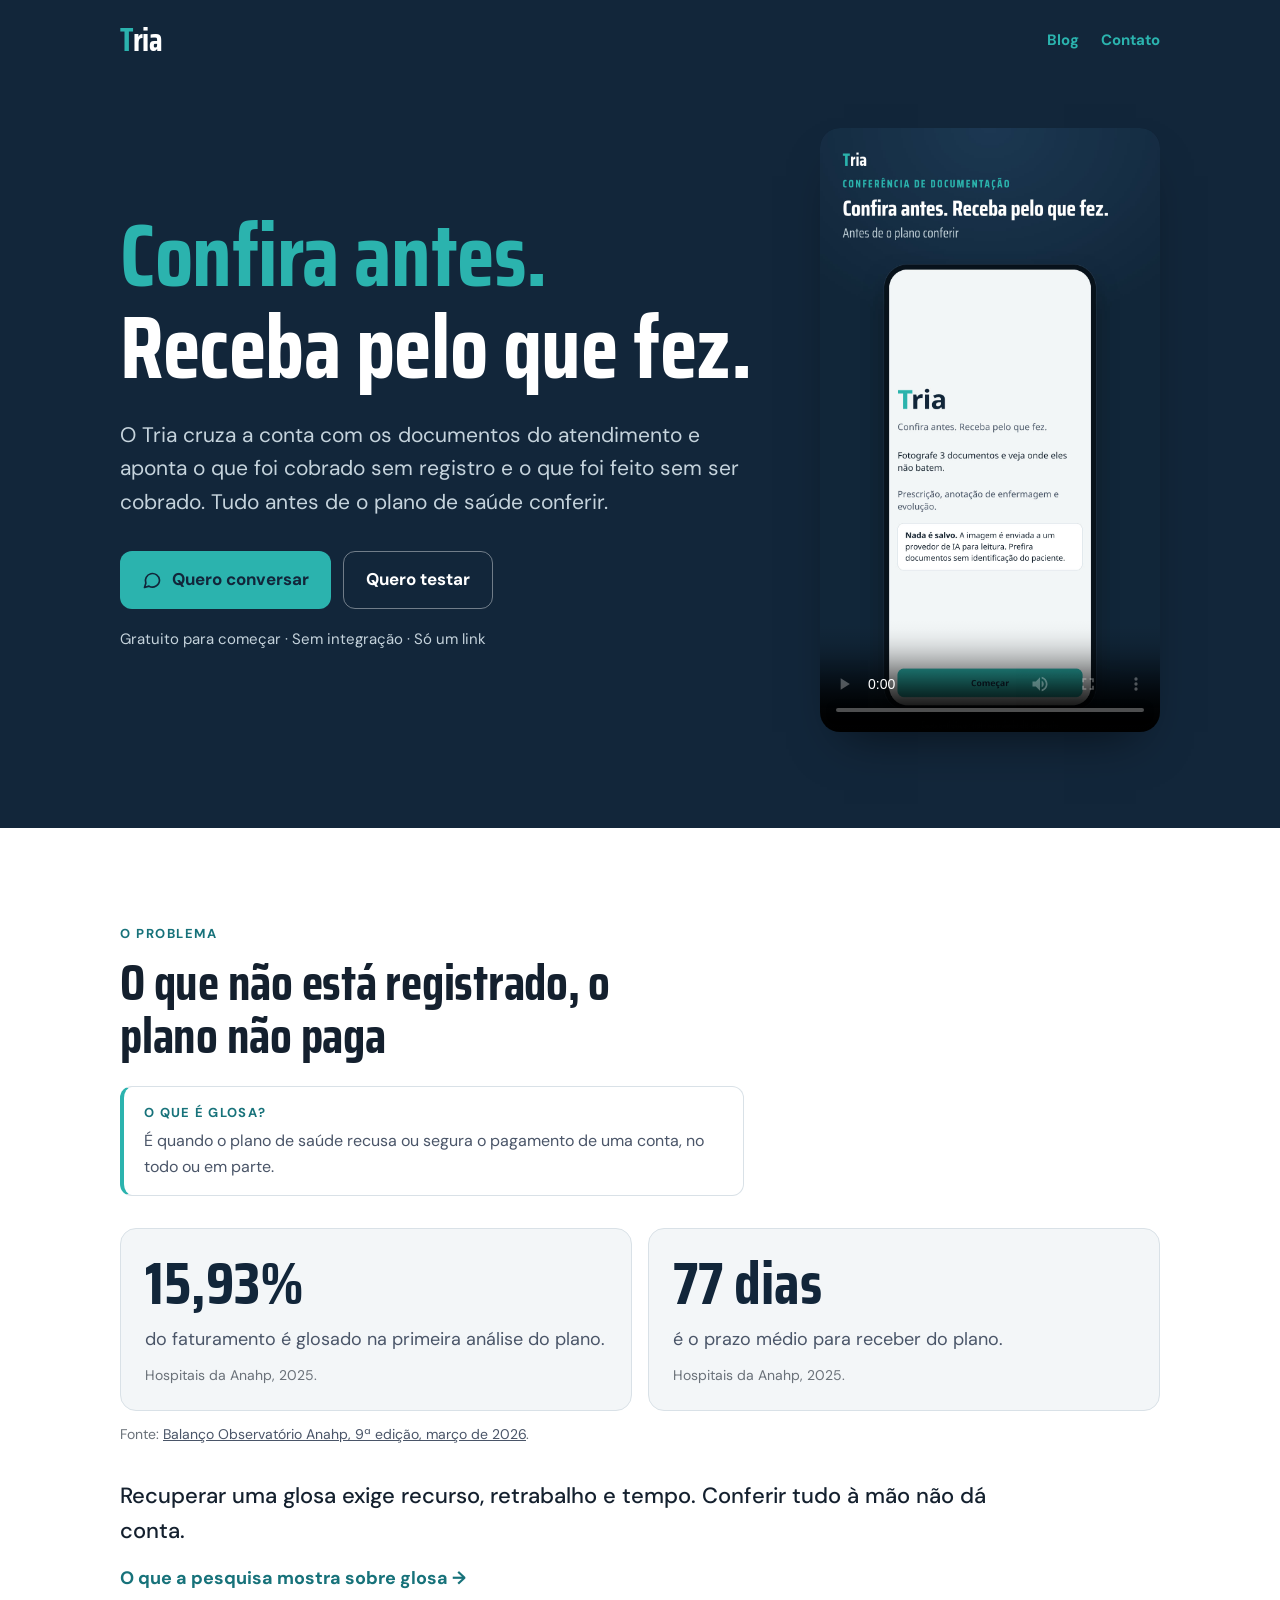
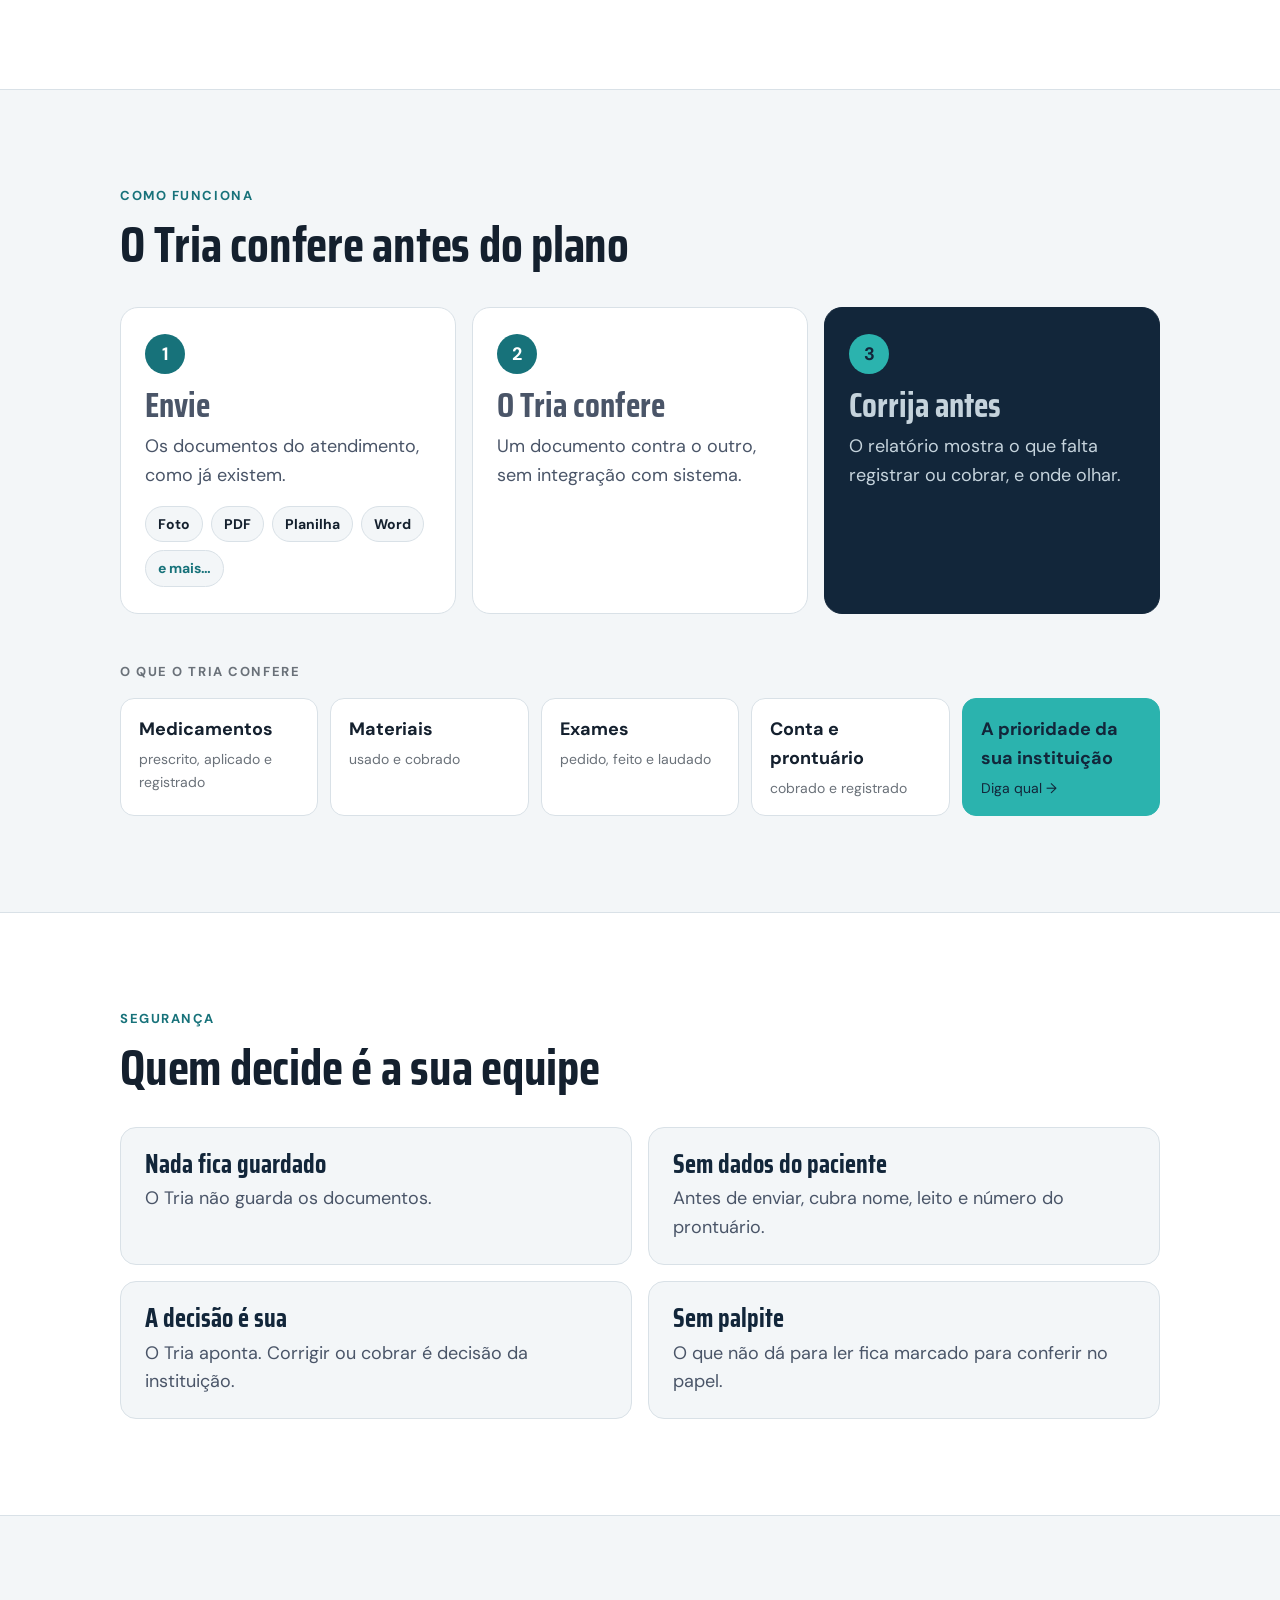
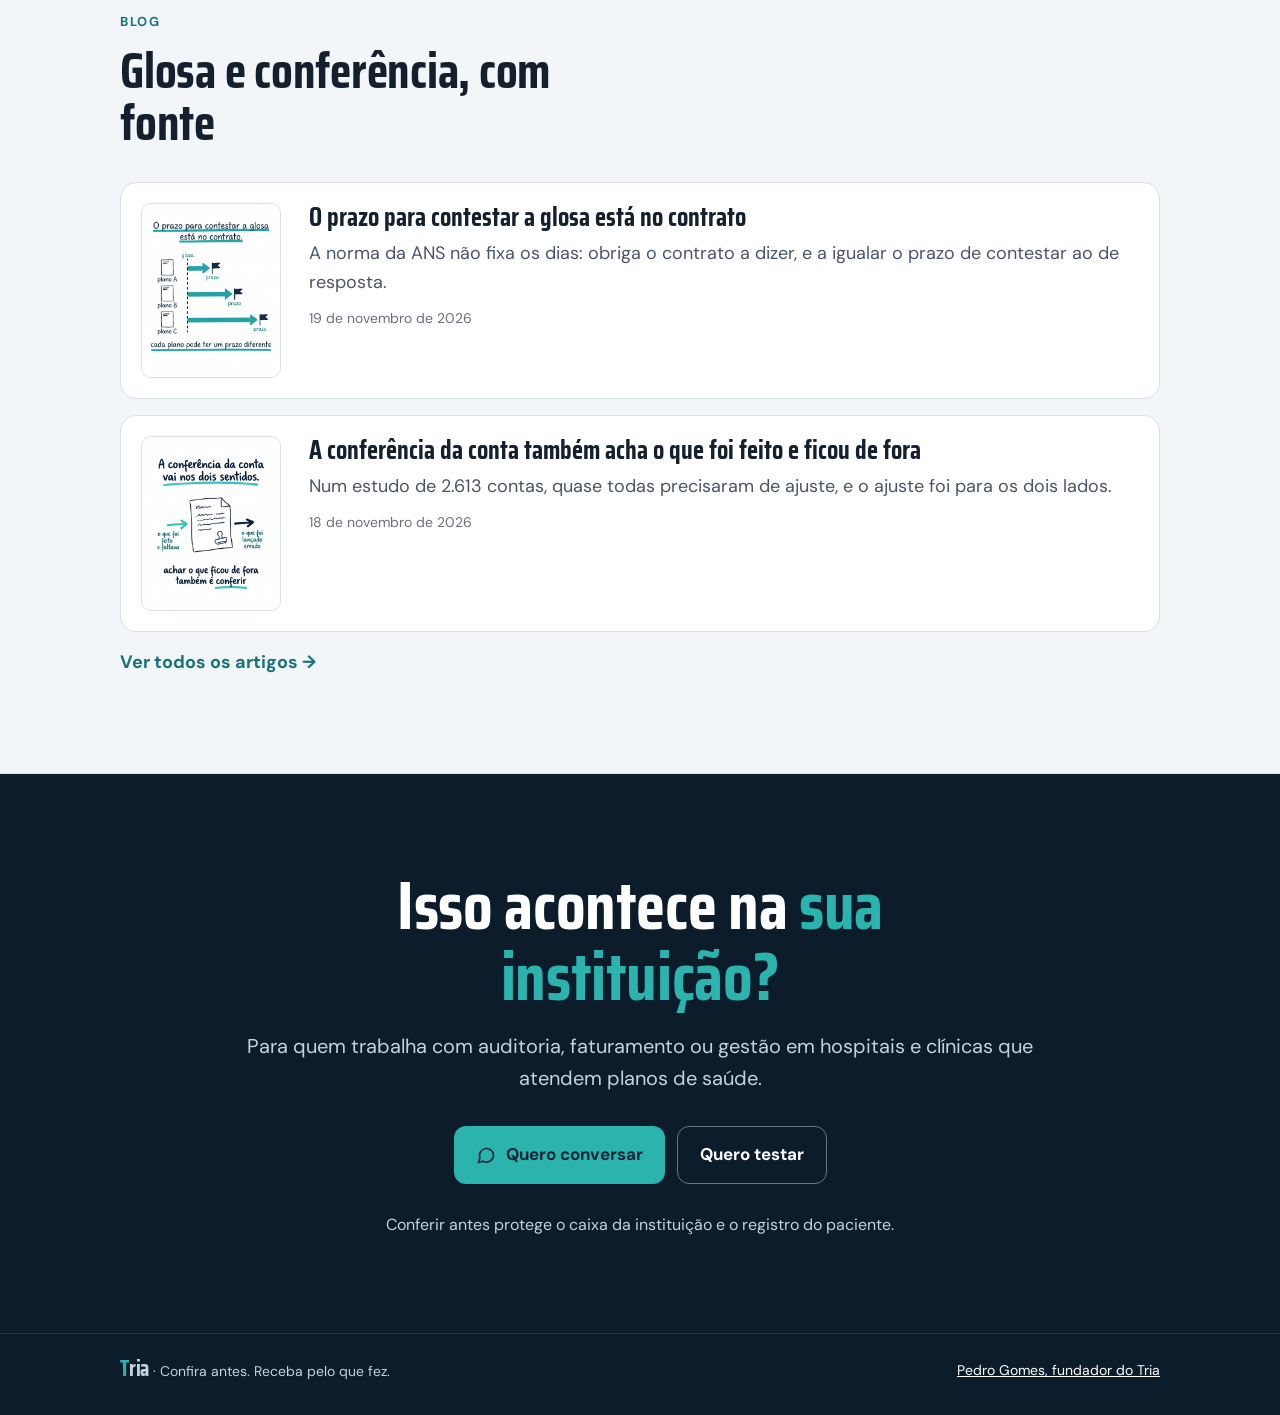
==== commit c3c8072a: "Landing MVP: o que o Tria aponta em termos concretos (cobrado sem registro, feito sem ser cobrado); " ====
--- a/index.html
+++ b/index.html
@@ -4,7 +4,7 @@
 <meta charset="utf-8">
 <meta name="viewport" content="width=device-width, initial-scale=1">
 <title>Tria — Confira antes. Receba pelo que fez.</title>
-<meta name="description" content="O Tria confere os documentos do atendimento uns contra os outros e mostra onde eles não batem, antes de o plano de saúde conferir. Sem integração com sistema: começa com um link.">
+<meta name="description" content="O Tria cruza a conta com os documentos do atendimento e aponta o que foi cobrado sem registro e o que foi feito sem ser cobrado, antes de o plano de saúde conferir. Sem integração: começa com um link.">
 <meta name="theme-color" content="#12263A">
 <meta property="og:type" content="website">
 <meta property="og:locale" content="pt_BR">
@@ -140,7 +140,6 @@
   .contato .lead{color:var(--mist);margin:18px auto 0}
   .contato .ctas{justify-content:center}
   .comunidade{font-size:16px;color:var(--mist);max-width:56ch;margin:28px auto 0}
-  .assina{font-size:15px;color:var(--mist);margin-top:20px}
 
   footer{background:var(--navy-2);color:var(--mist);font-size:14px;border-top:1px solid rgba(197,211,220,.15)}
   footer .wrap{display:flex;flex-wrap:wrap;gap:8px 24px;justify-content:space-between;align-items:center;padding-top:24px;padding-bottom:32px}
@@ -175,7 +174,7 @@
     <div class="hero-body">
       <div>
         <h1><span class="tq">Confira antes.</span><br>Receba pelo que fez.</h1>
-        <p class="hero-sub">O Tria confere os documentos do atendimento antes do plano de saúde. O que não bate, a sua equipe corrige antes de cobrar.</p>
+        <p class="hero-sub">O Tria cruza a conta com os documentos do atendimento e aponta o que foi cobrado sem registro e o que foi feito sem ser cobrado. Tudo antes de o plano de saúde conferir.</p>
         <div class="ctas">
           <a class="btn btn-main" data-convite="a" href="https://wa.me/5588998659065?text=Ol%C3%A1%2C%20Pedro%21%20Vi%20a%20p%C3%A1gina%20do%20Tria%20e%20gostaria%20de%20conversar%20sobre%20a%20confer%C3%AAncia%20das%20contas%20na%20minha%20institui%C3%A7%C3%A3o." target="_blank" rel="noopener">
             <svg viewBox="0 0 24 24" fill="none" stroke="currentColor" stroke-width="2" stroke-linecap="round" stroke-linejoin="round" aria-hidden="true"><path d="M21 12a8.5 8.5 0 0 1-12.6 7.4L3 21l1.6-5.2A8.5 8.5 0 1 1 21 12z"/></svg>
@@ -201,7 +200,7 @@
 <section id="problema">
   <div class="wrap">
     <p class="eyebrow">O problema</p>
-    <h2>Documento que não bate vira glosa</h2>
+    <h2>O que não está registrado, o plano não paga</h2>
     <aside class="termo">
       <p class="q">O que é glosa?</p>
       <p>É quando o plano de saúde recusa ou segura o pagamento de uma conta, no todo ou em parte.</p>
@@ -243,7 +242,7 @@
       <li class="etapa escuro">
         <span class="num">3</span>
         <p class="rot">Corrija antes</p>
-        <p>O relatório mostra o que não bate e onde olhar.</p>
+        <p>O relatório mostra o que falta registrar ou cobrar, e onde olhar.</p>
       </li>
     </ol>
     <p class="areas-tit">O que o Tria confere</p>
@@ -252,7 +251,7 @@
       <li><span class="area">Materiais<small>usado e cobrado</small></span></li>
       <li><span class="area">Exames<small>pedido, feito e laudado</small></span></li>
       <li><span class="area">Conta e prontuário<small>cobrado e registrado</small></span></li>
-      <li><a class="area" data-convite="a" href="https://wa.me/5588998659065?text=Ol%C3%A1%2C%20Pedro%21%20Vi%20a%20p%C3%A1gina%20do%20Tria%20e%20gostaria%20de%20conversar%20sobre%20a%20confer%C3%AAncia%20das%20contas%20na%20minha%20institui%C3%A7%C3%A3o." target="_blank" rel="noopener">Outra área?<small>Diga qual →</small></a></li>
+      <li><a class="area" data-convite="a" href="https://wa.me/5588998659065?text=Ol%C3%A1%2C%20Pedro%21%20Vi%20a%20p%C3%A1gina%20do%20Tria%20e%20gostaria%20de%20conversar%20sobre%20a%20confer%C3%AAncia%20das%20contas%20na%20minha%20institui%C3%A7%C3%A3o." target="_blank" rel="noopener">A prioridade da sua instituição<small>Diga qual →</small></a></li>
     </ul>
   </div>
 </section>
@@ -311,7 +310,6 @@
 
 <section id="contato" class="contato">
   <div class="wrap">
-    <p class="eyebrow">Contato</p>
     <h2>Isso acontece na <span class="tq">sua instituição?</span></h2>
     <p class="lead">Para quem trabalha com auditoria, faturamento ou gestão em hospitais e clínicas que atendem planos de saúde.</p>
     <div class="ctas">
@@ -322,7 +320,6 @@
       <a class="btn btn-ghost" data-convite="b" href="https://wa.me/5588998659065?text=Ol%C3%A1%2C%20Pedro%21%20Vi%20a%20p%C3%A1gina%20do%20Tria%20e%20gostaria%20de%20testar%20na%20minha%20institui%C3%A7%C3%A3o." target="_blank" rel="noopener">Quero testar</a>
     </div>
     <p class="comunidade">Conferir antes protege o caixa da instituição e o registro do paciente.</p>
-    <p class="assina">Pedro Gomes Sampaio, fundador do Tria</p>
   </div>
 </section>
 
@@ -332,9 +329,7 @@
   <div class="wrap">
     <p><span class="marca" style="font-size:22px"><b>T</b>ria</span> · Confira antes. Receba pelo que fez.</p>
     <nav aria-label="Links">
-      <a href="/blog/">Blog</a>
-      <a href="https://www.linkedin.com/in/pedro-gomes-sampaio-42539a409" target="_blank" rel="noopener">LinkedIn</a>
-      <a href="https://github.com/pedr0-gomes/tria-auditoria" target="_blank" rel="noopener">GitHub</a>
+      <a href="https://www.linkedin.com/in/pedro-gomes-sampaio-42539a409" target="_blank" rel="noopener">Pedro Gomes, fundador do Tria</a>
     </nav>
   </div>
 </footer>
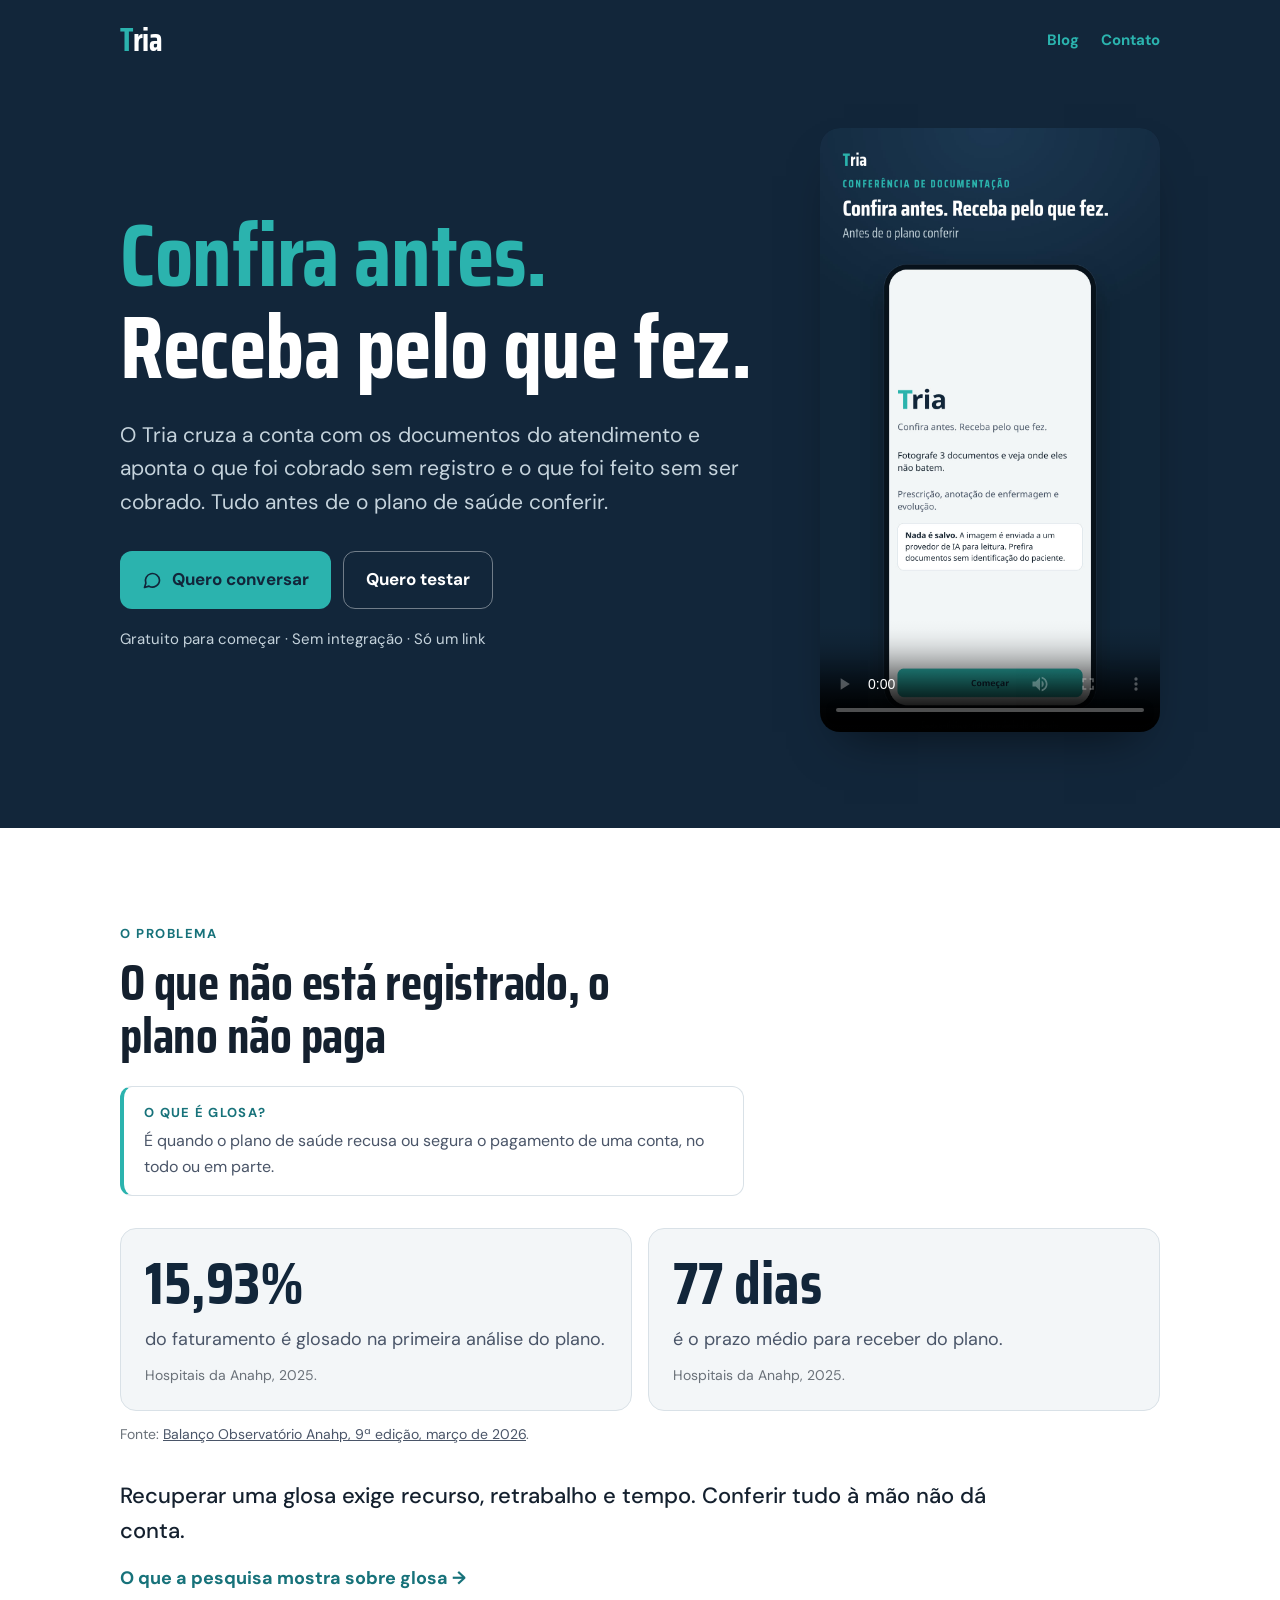
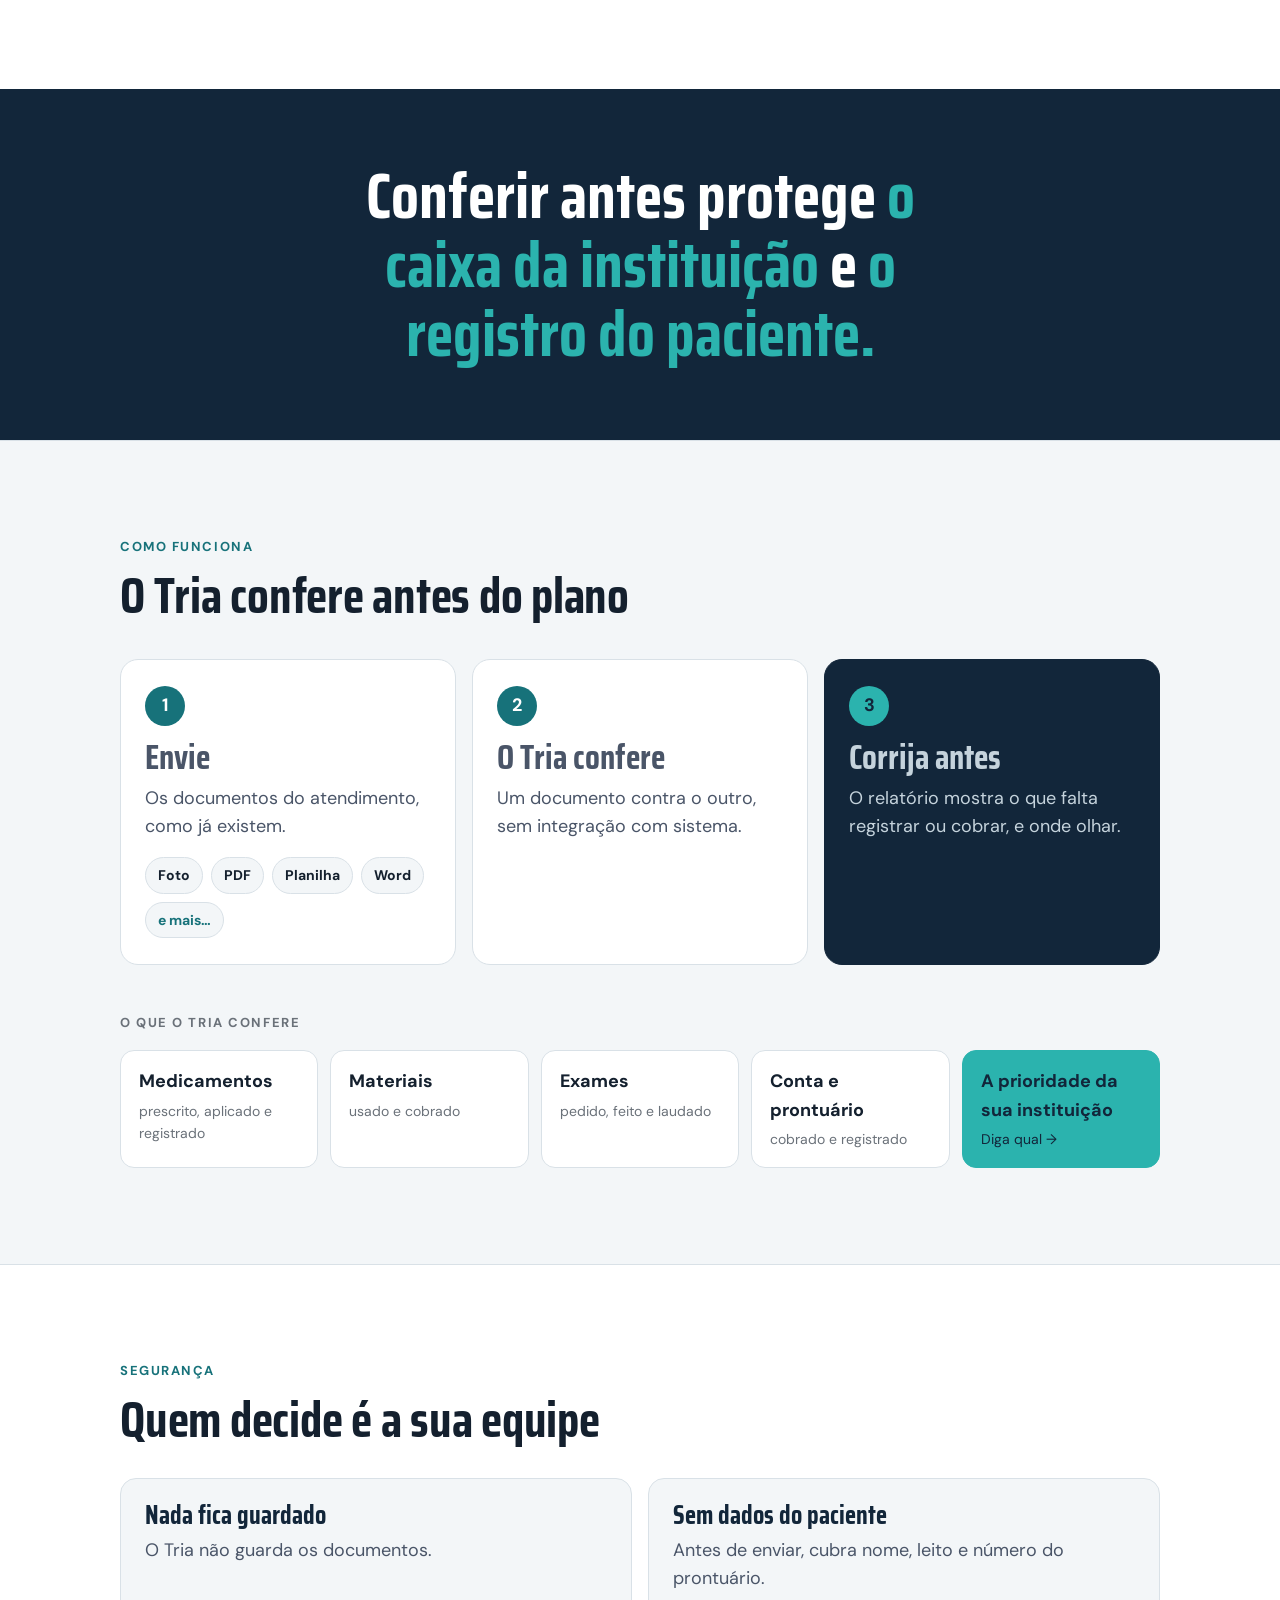
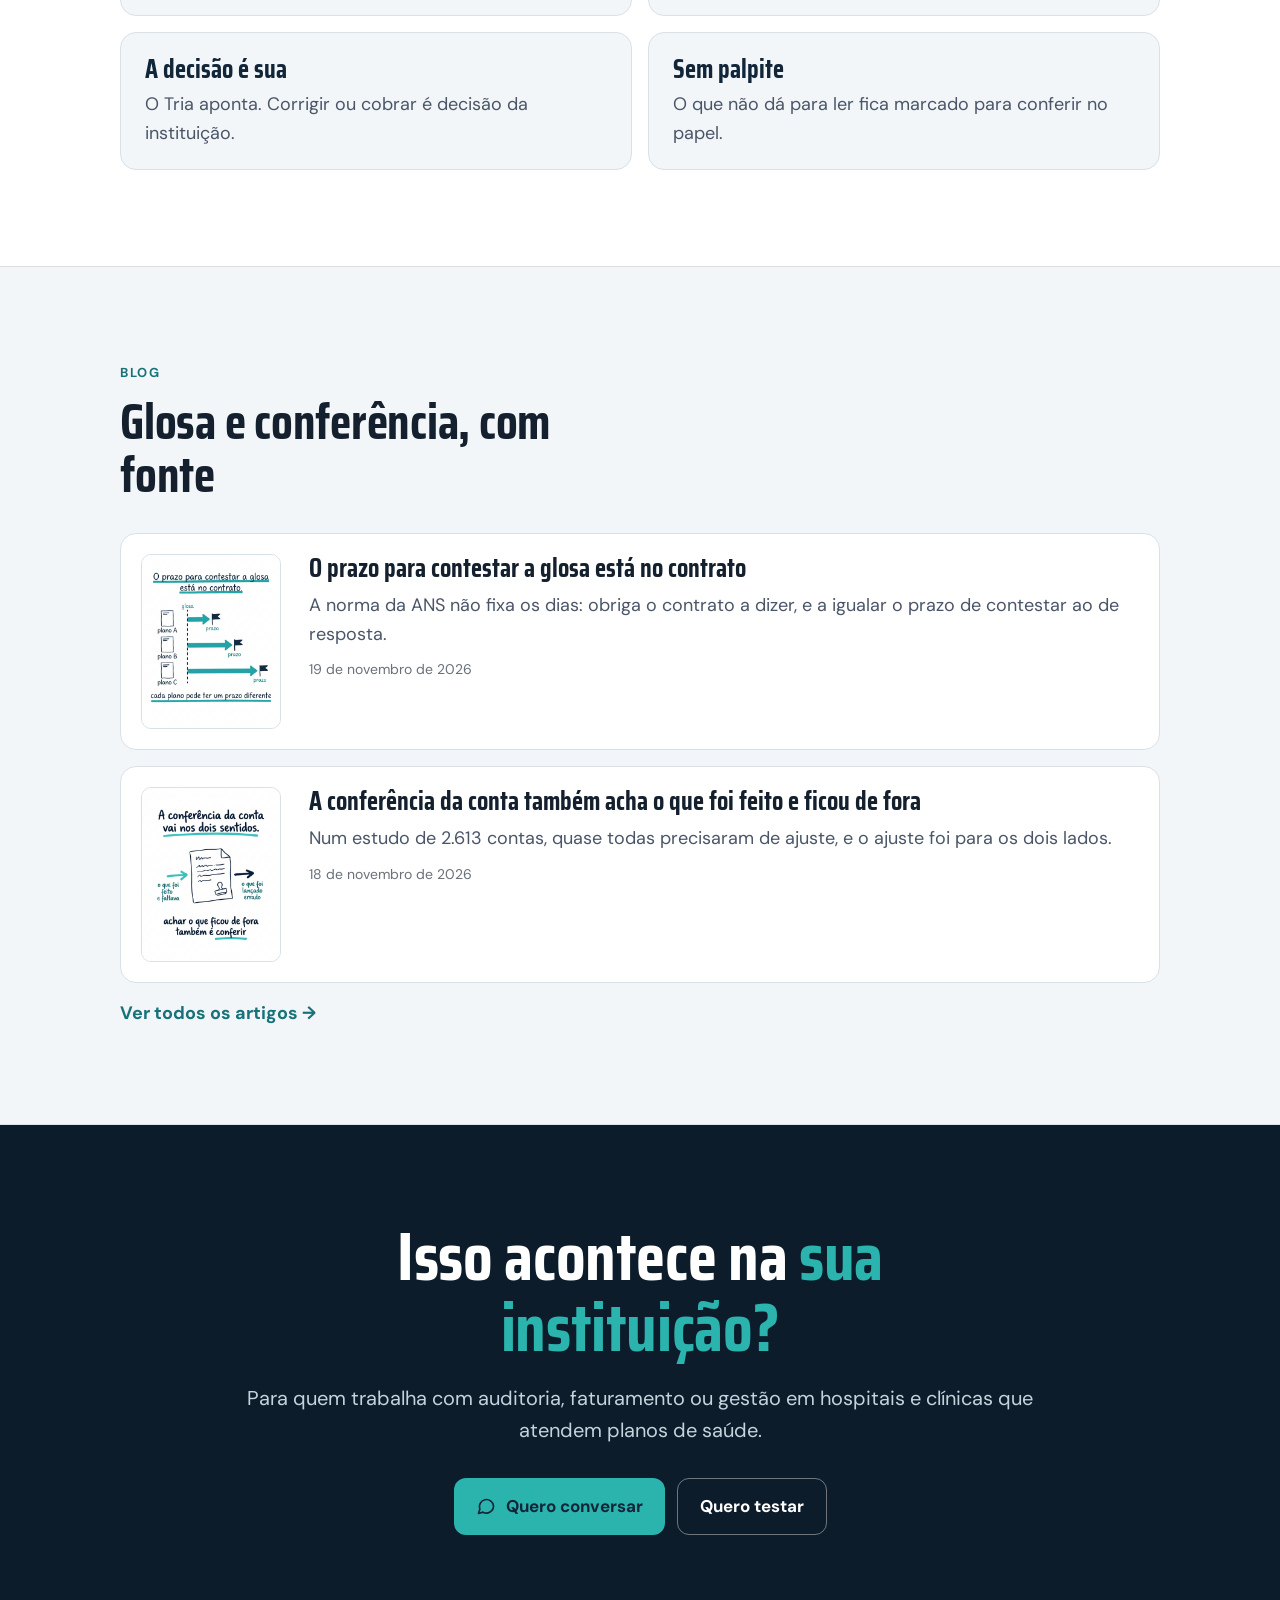
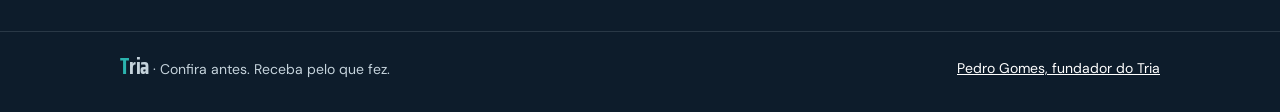
==== commit b56c37b2: "Landing MVP: "Conferir antes protege o caixa da instituição e o registro do paciente" vira faixa de " ====
--- a/index.html
+++ b/index.html
@@ -139,7 +139,8 @@
   .contato h2{margin:0 auto;font-size:clamp(40px,6.4vw,68px);max-width:16ch}
   .contato .lead{color:var(--mist);margin:18px auto 0}
   .contato .ctas{justify-content:center}
-  .comunidade{font-size:16px;color:var(--mist);max-width:56ch;margin:28px auto 0}
+  .frase{background:var(--navy);color:var(--white);text-align:center;padding:72px 0}
+  .frase p{font-family:var(--display);font-weight:700;font-size:clamp(36px,6vw,64px);line-height:1.08;max-width:20ch;margin:0 auto}
 
   footer{background:var(--navy-2);color:var(--mist);font-size:14px;border-top:1px solid rgba(197,211,220,.15)}
   footer .wrap{display:flex;flex-wrap:wrap;gap:8px 24px;justify-content:space-between;align-items:center;padding-top:24px;padding-bottom:32px}
@@ -220,6 +221,12 @@
     <p class="fonte">Fonte: <a href="https://anahp.com.br/wp-content/uploads/2026/04/Balanco-Observatorio-9.pdf" target="_blank" rel="noopener">Balanço Observatório Anahp, 9ª edição, março de 2026</a>.</p>
     <p class="destaque">Recuperar uma glosa exige recurso, retrabalho e tempo. Conferir tudo à mão não dá conta.</p>
     <a class="mais" href="/blog/">O que a pesquisa mostra sobre glosa →</a>
+  </div>
+</section>
+
+<section class="frase" aria-label="Por que conferir antes">
+  <div class="wrap">
+    <p>Conferir antes protege <span class="tq">o caixa da instituição</span> e <span class="tq">o registro do paciente.</span></p>
   </div>
 </section>
 
@@ -319,7 +326,6 @@
       </a>
       <a class="btn btn-ghost" data-convite="b" href="https://wa.me/5588998659065?text=Ol%C3%A1%2C%20Pedro%21%20Vi%20a%20p%C3%A1gina%20do%20Tria%20e%20gostaria%20de%20testar%20na%20minha%20institui%C3%A7%C3%A3o." target="_blank" rel="noopener">Quero testar</a>
     </div>
-    <p class="comunidade">Conferir antes protege o caixa da instituição e o registro do paciente.</p>
   </div>
 </section>
 
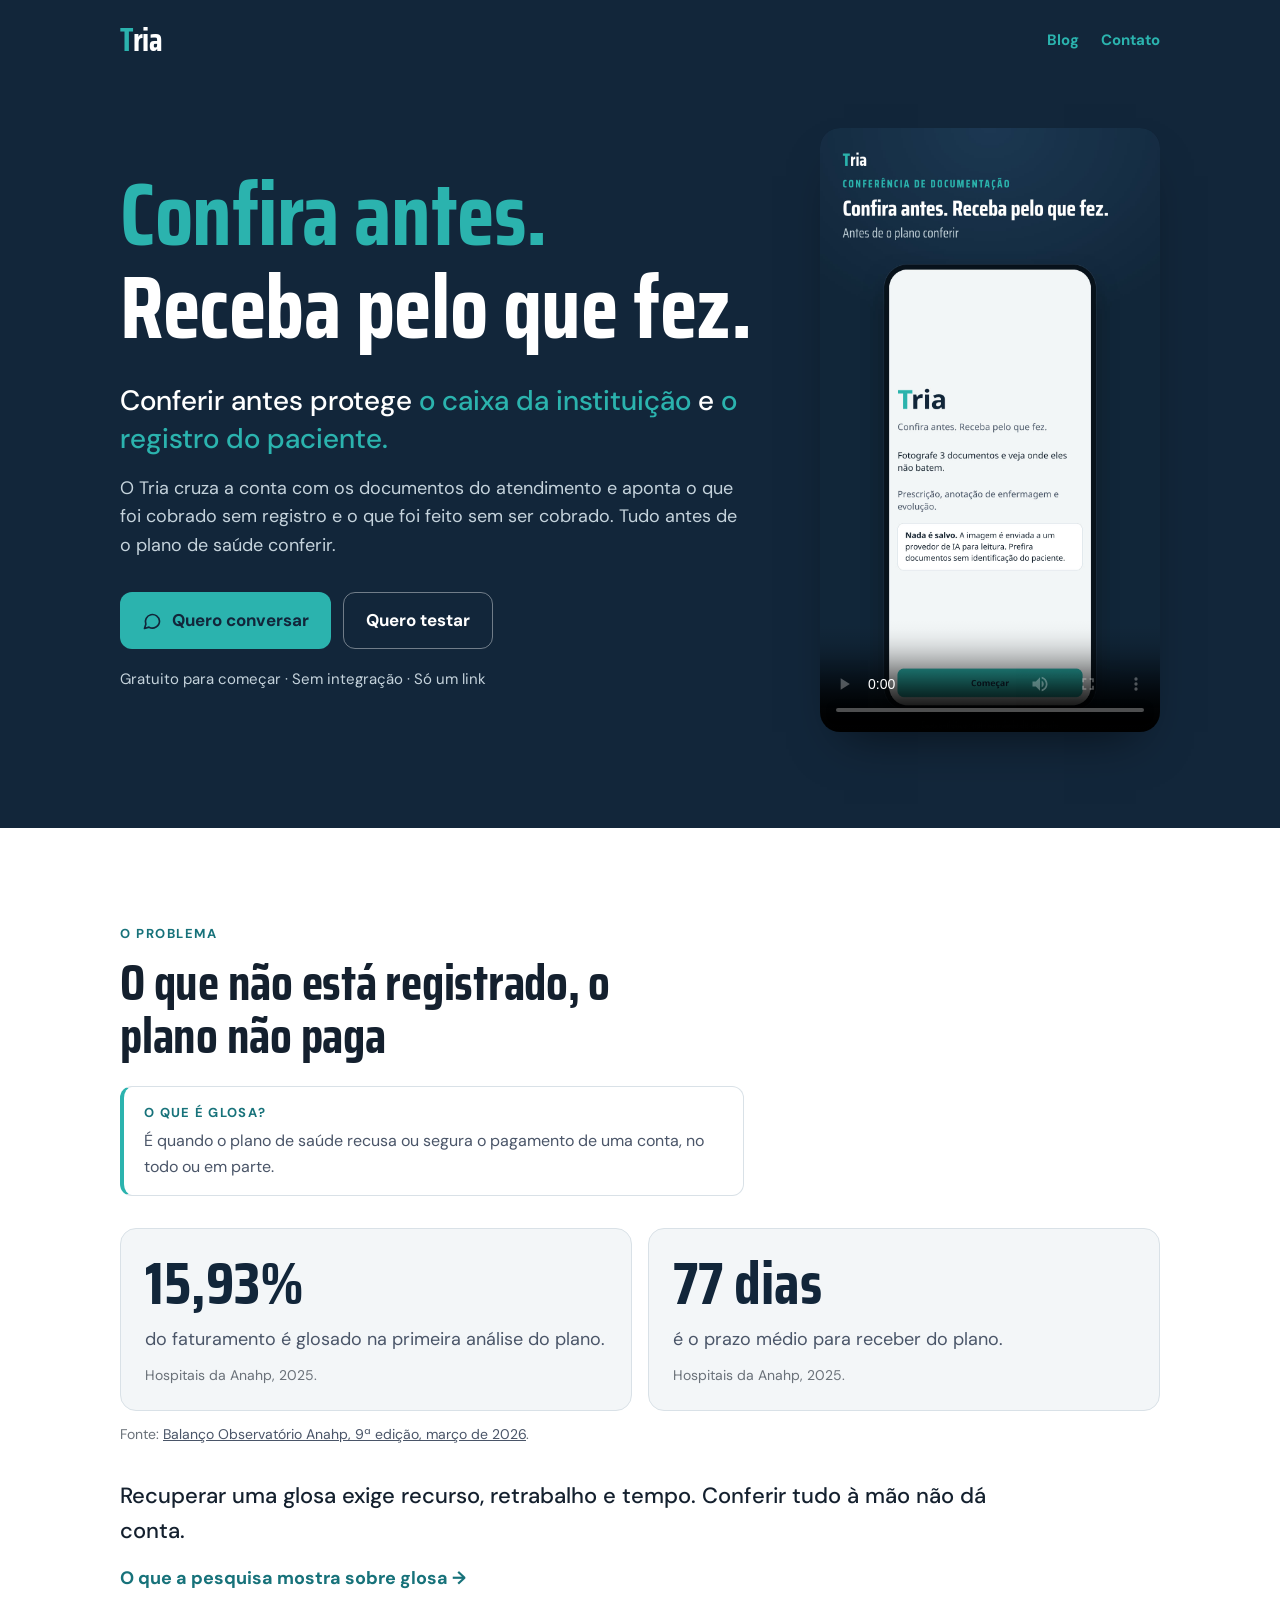
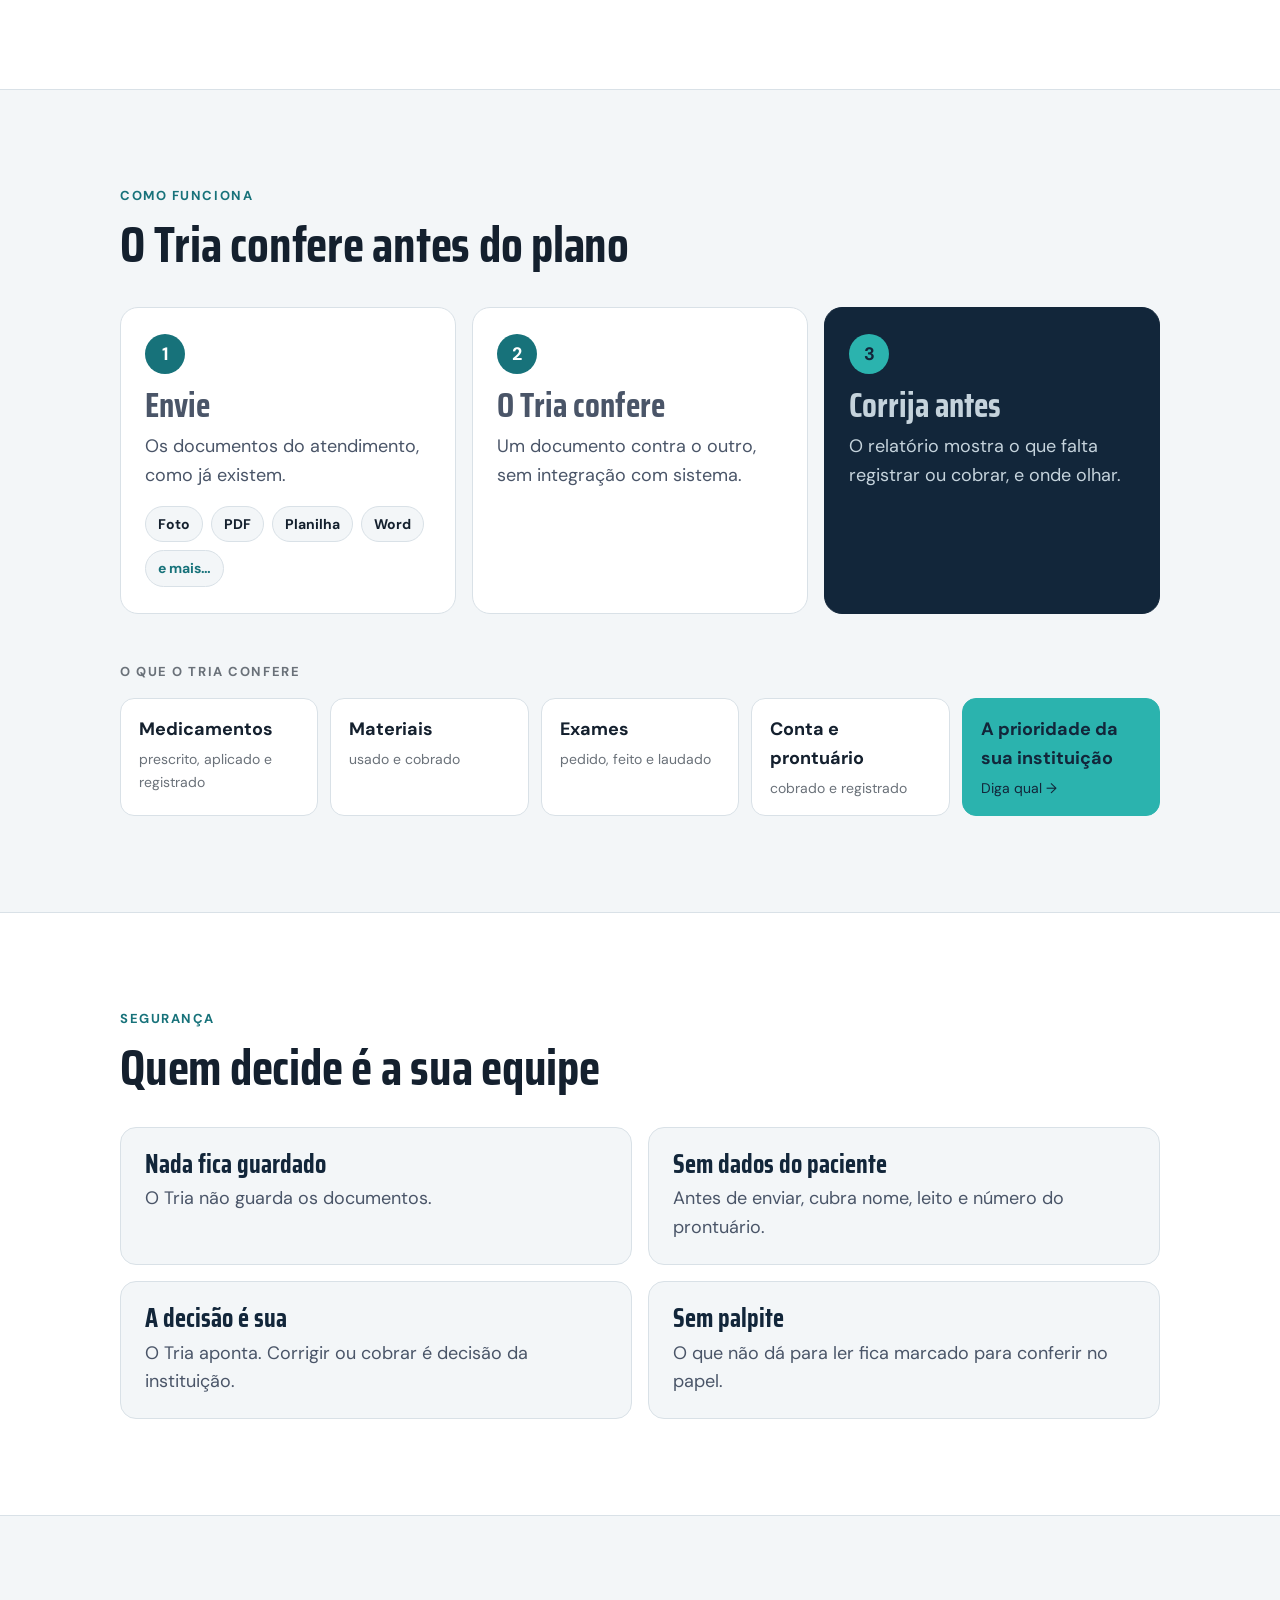
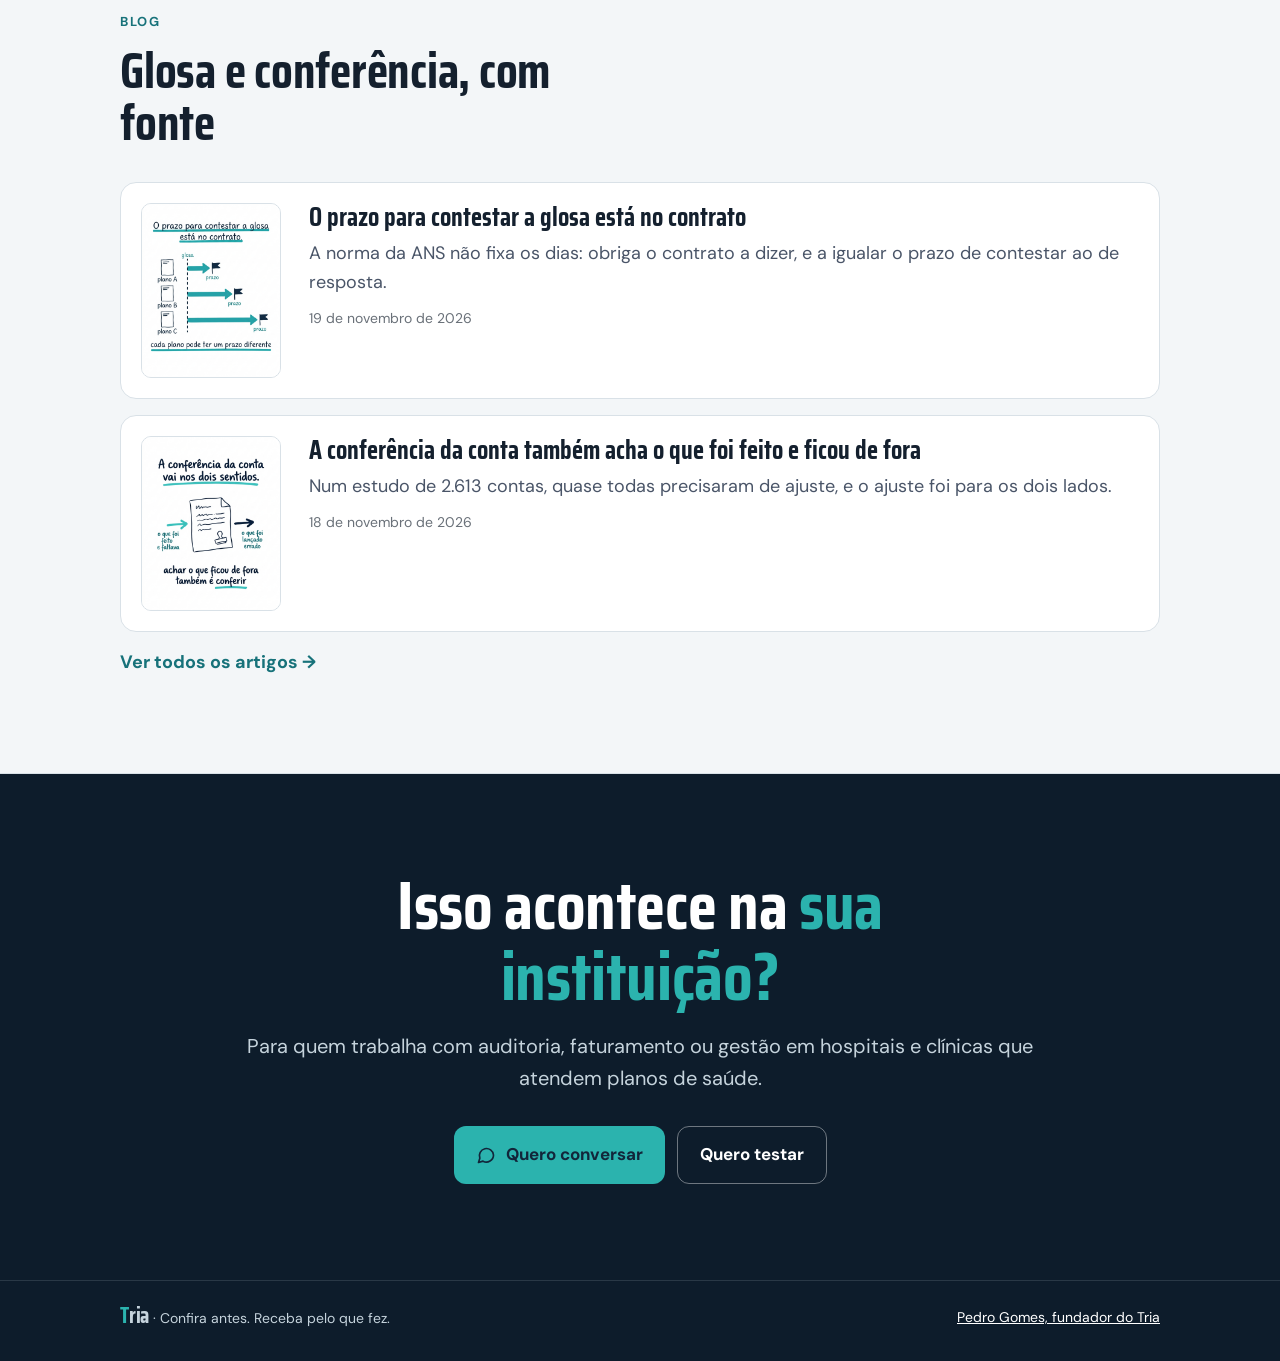
==== commit d23b8eac: "Landing MVP: proposta de valor no topo, abaixo do slogan (slogan → proposta → o que o Tria faz); fai" ====
--- a/index.html
+++ b/index.html
@@ -66,7 +66,7 @@
   .top-cta{font-size:15px;font-weight:700;color:var(--turq);text-decoration:none;padding:8px 0}
   .hero-body{padding:32px 0 64px;display:grid;gap:40px;align-items:center}
   .hero h1{font-size:clamp(46px,8vw,88px);max-width:16ch}
-  .hero-sub{font-size:clamp(18px,2.1vw,21px);color:var(--mist);max-width:52ch;margin-top:24px}
+  .hero-sub{font-size:clamp(16px,1.8vw,18px);color:var(--mist);max-width:52ch;margin-top:16px}
   .ctas{display:flex;flex-wrap:wrap;gap:12px;margin-top:32px}
   .hero-note{font-size:15px;color:var(--mist);margin-top:18px}
   .video-box{width:100%;max-width:340px;margin:0 auto;aspect-ratio:9/16;border-radius:20px;overflow:hidden;
@@ -139,8 +139,7 @@
   .contato h2{margin:0 auto;font-size:clamp(40px,6.4vw,68px);max-width:16ch}
   .contato .lead{color:var(--mist);margin:18px auto 0}
   .contato .ctas{justify-content:center}
-  .frase{background:var(--navy);color:var(--white);text-align:center;padding:72px 0}
-  .frase p{font-family:var(--display);font-weight:700;font-size:clamp(36px,6vw,64px);line-height:1.08;max-width:20ch;margin:0 auto}
+  .hero-valor{font-size:clamp(22px,2.8vw,28px);font-weight:500;line-height:1.35;color:var(--white);max-width:34ch;margin-top:28px}
 
   footer{background:var(--navy-2);color:var(--mist);font-size:14px;border-top:1px solid rgba(197,211,220,.15)}
   footer .wrap{display:flex;flex-wrap:wrap;gap:8px 24px;justify-content:space-between;align-items:center;padding-top:24px;padding-bottom:32px}
@@ -175,6 +174,7 @@
     <div class="hero-body">
       <div>
         <h1><span class="tq">Confira antes.</span><br>Receba pelo que fez.</h1>
+        <p class="hero-valor">Conferir antes protege <span class="tq">o caixa da instituição</span> e <span class="tq">o registro do paciente.</span></p>
         <p class="hero-sub">O Tria cruza a conta com os documentos do atendimento e aponta o que foi cobrado sem registro e o que foi feito sem ser cobrado. Tudo antes de o plano de saúde conferir.</p>
         <div class="ctas">
           <a class="btn btn-main" data-convite="a" href="https://wa.me/5588998659065?text=Ol%C3%A1%2C%20Pedro%21%20Vi%20a%20p%C3%A1gina%20do%20Tria%20e%20gostaria%20de%20conversar%20sobre%20a%20confer%C3%AAncia%20das%20contas%20na%20minha%20institui%C3%A7%C3%A3o." target="_blank" rel="noopener">
@@ -221,12 +221,6 @@
     <p class="fonte">Fonte: <a href="https://anahp.com.br/wp-content/uploads/2026/04/Balanco-Observatorio-9.pdf" target="_blank" rel="noopener">Balanço Observatório Anahp, 9ª edição, março de 2026</a>.</p>
     <p class="destaque">Recuperar uma glosa exige recurso, retrabalho e tempo. Conferir tudo à mão não dá conta.</p>
     <a class="mais" href="/blog/">O que a pesquisa mostra sobre glosa →</a>
-  </div>
-</section>
-
-<section class="frase" aria-label="Por que conferir antes">
-  <div class="wrap">
-    <p>Conferir antes protege <span class="tq">o caixa da instituição</span> e <span class="tq">o registro do paciente.</span></p>
   </div>
 </section>
 
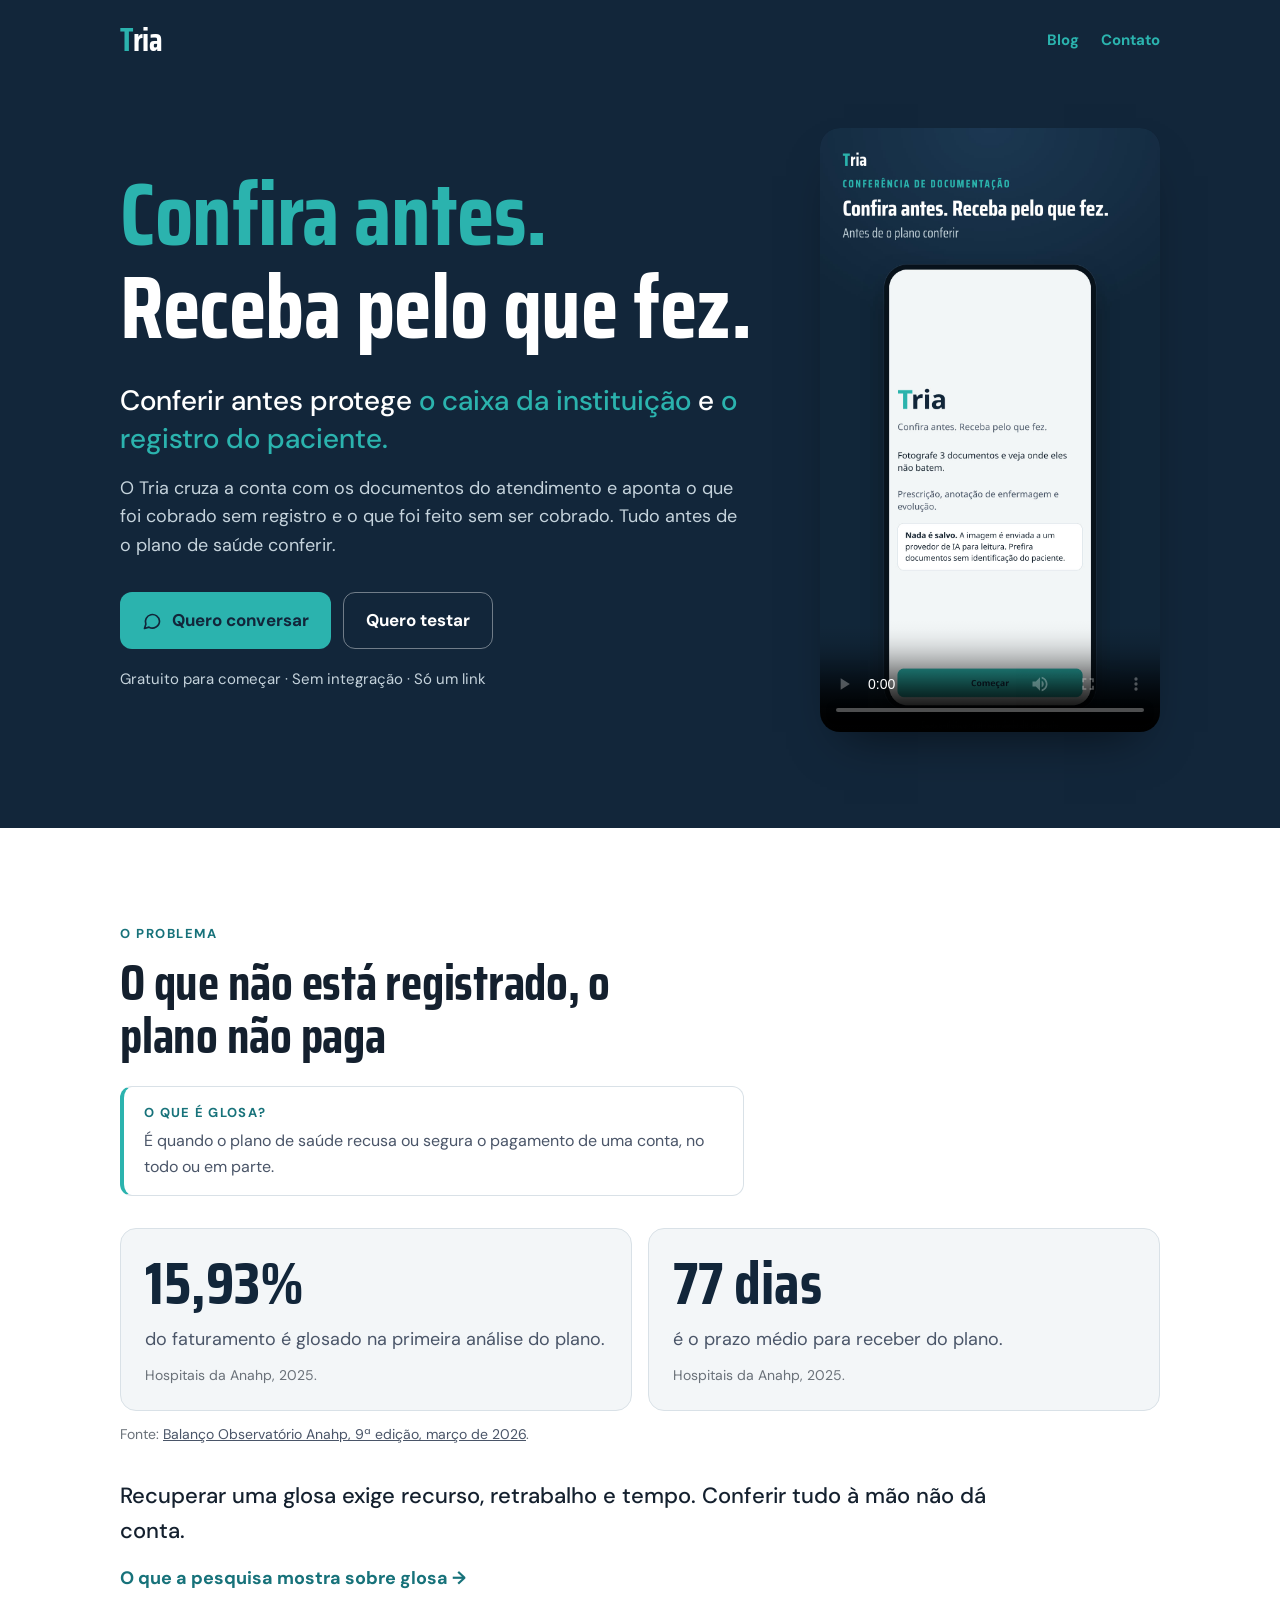
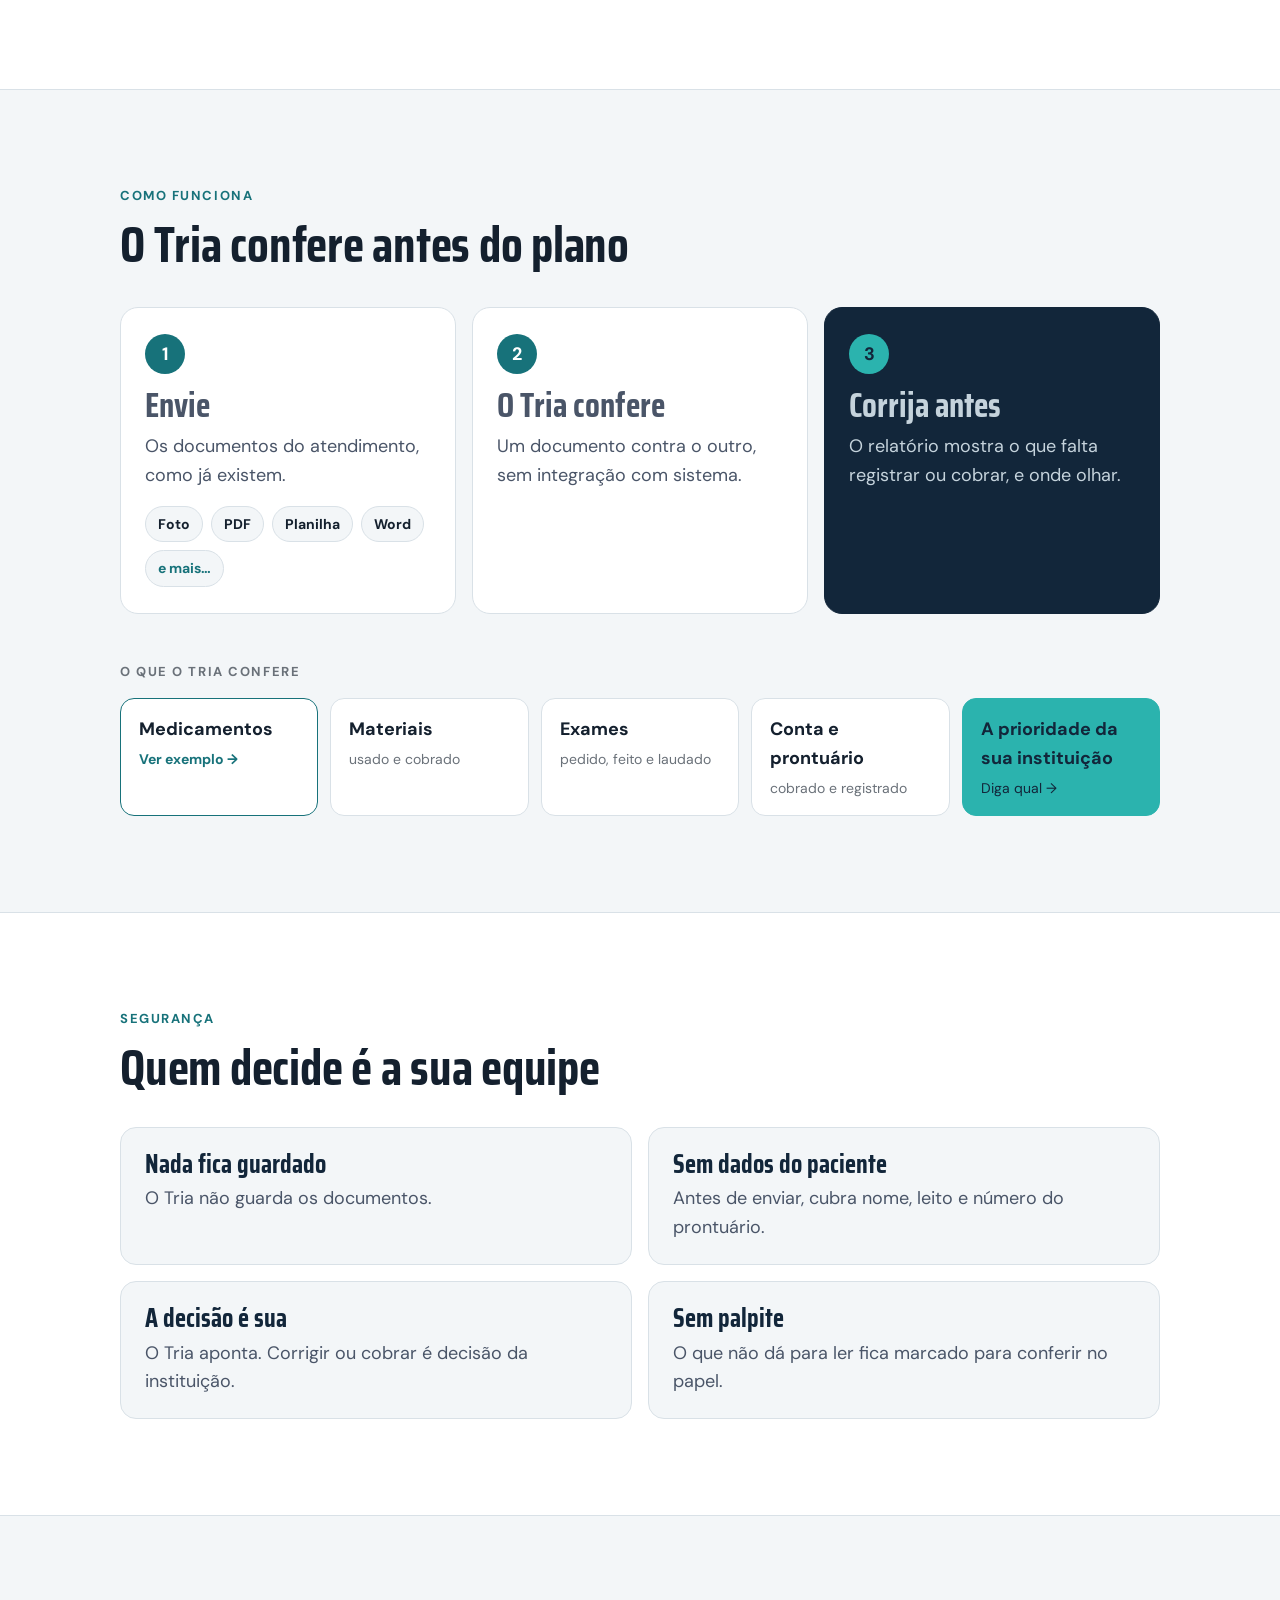
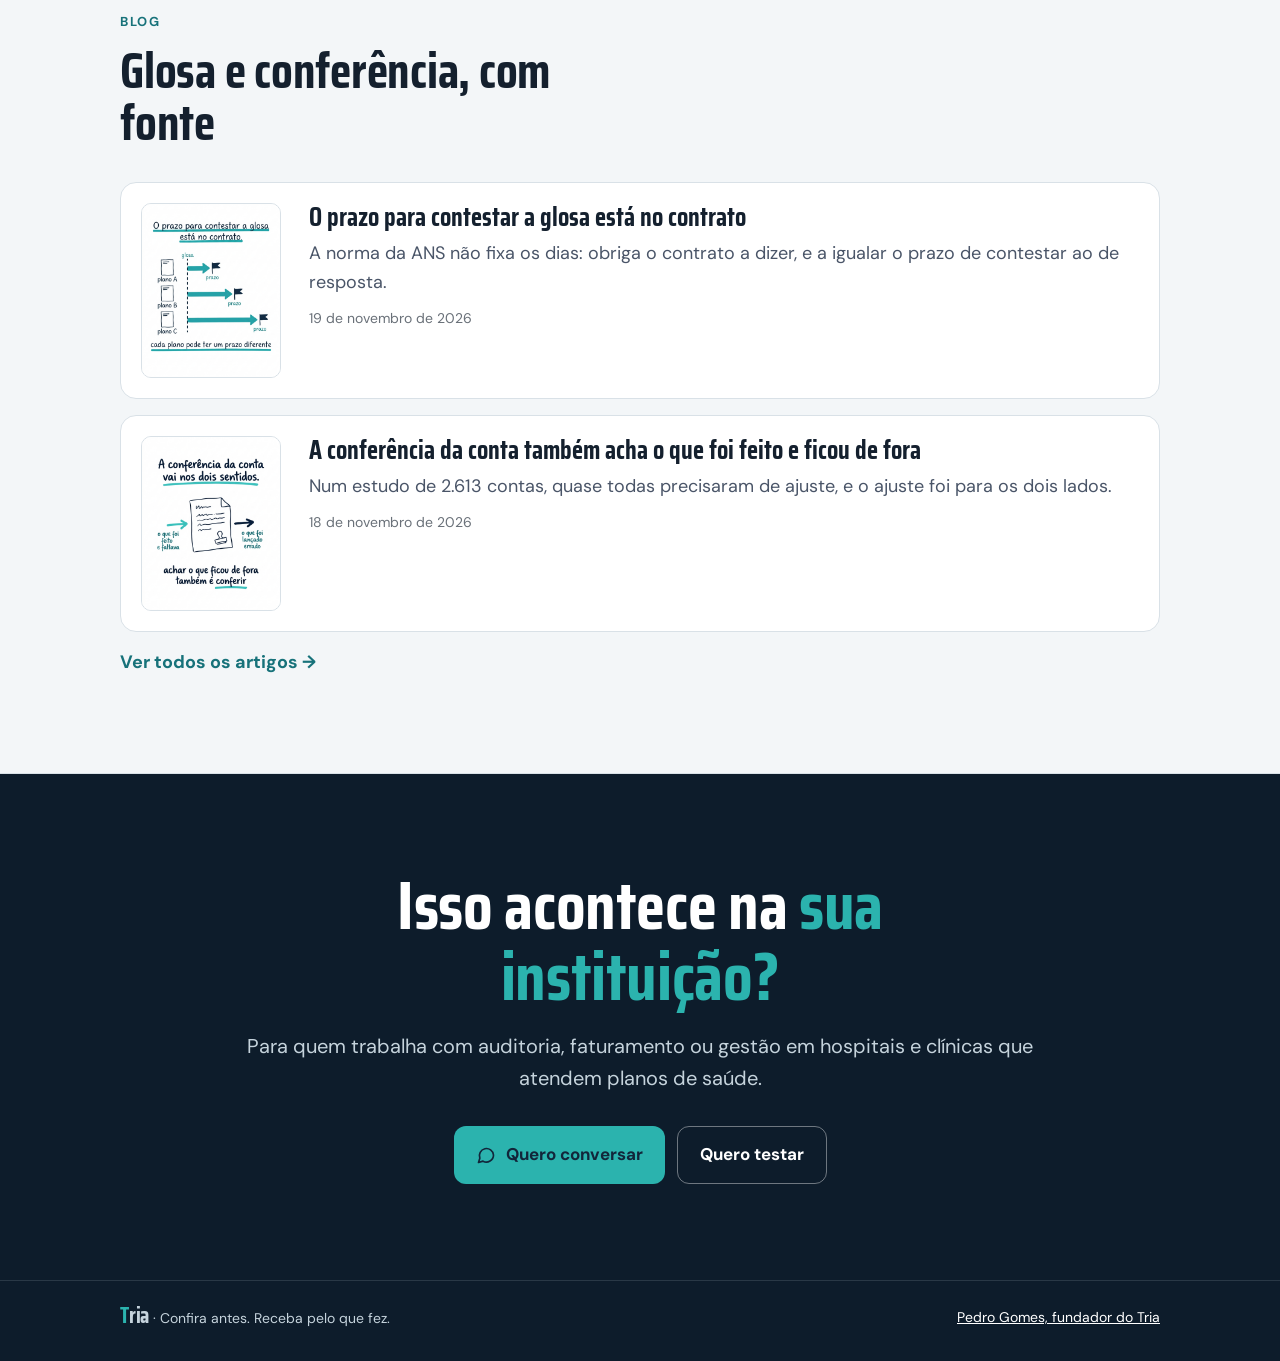
==== commit aaa4701a: "Página /exemplos/medicamentos/ com o vídeo de medicamentos; cartão Medicamentos leva a ela; seção oc" ====
--- a/index.html
+++ b/index.html
@@ -107,15 +107,15 @@
   a.area{background:var(--turq);border-color:var(--turq);color:var(--navy)}
   a.area small{color:var(--navy)}
   a.area:hover{background:#4CC4BF}
+  a.area.area-ex{background:var(--white);border-color:var(--teal);color:var(--ink)}
+  a.area.area-ex small{color:var(--teal);font-weight:700}
+  a.area.area-ex:hover{background:var(--soft)}
 
   /* cartão de termo: explica a palavra técnica em linguagem comum */
   .termo{max-width:52ch;margin-top:24px;background:var(--white);border:1px solid var(--line);border-left:4px solid var(--turq);border-radius:12px;padding:16px 20px}
   .termo .q{font-size:13px;font-weight:700;letter-spacing:.1em;text-transform:uppercase;color:var(--teal)}
   .termo p:last-child{font-size:16px;color:var(--muted);margin-top:4px}
   .stat small{display:block;font-size:14px;color:var(--muted-2);margin-top:10px}
-
-  /* exemplo */
-  .video-grid{display:grid;gap:28px;align-items:center}
 
   /* segurança */
   .garantias{list-style:none;padding:0;margin-top:32px;display:grid;gap:16px}
@@ -154,7 +154,6 @@
     .fluxo{grid-template-columns:1fr 1fr 1fr}
     .areas{grid-template-columns:repeat(5,1fr)}
     .garantias{grid-template-columns:1fr 1fr}
-    .video-grid{grid-template-columns:1fr 340px;gap:56px}
   }
   @media (prefers-reduced-motion:reduce){html{scroll-behavior:auto}}
 </style>
@@ -186,7 +185,7 @@
         <p class="hero-note">Gratuito para começar · Sem integração · Só um link</p>
       </div>
       <div class="video-box">
-        <!-- Trocar por assets/tria-ideia.mp4 (vídeo da ideia) quando sair; aí a seção #exemplo volta a aparecer. -->
+        <!-- Trocar por assets/tria-ideia.mp4 (vídeo da ideia) quando sair; o de medicamentos fica em /exemplos/medicamentos/. -->
         <video controls playsinline preload="metadata" poster="assets/video-capa.jpg"
                aria-label="Demonstração do Tria: documentos do atendimento conferidos, com o relatório do que não bate">
           <source src="assets/tria-demo.mp4" type="video/mp4">
@@ -248,29 +247,12 @@
     </ol>
     <p class="areas-tit">O que o Tria confere</p>
     <ul class="areas">
-      <li><span class="area">Medicamentos<small>prescrito, aplicado e registrado</small></span></li>
+      <li><a class="area area-ex" href="/exemplos/medicamentos/">Medicamentos<small>Ver exemplo →</small></a></li>
       <li><span class="area">Materiais<small>usado e cobrado</small></span></li>
       <li><span class="area">Exames<small>pedido, feito e laudado</small></span></li>
       <li><span class="area">Conta e prontuário<small>cobrado e registrado</small></span></li>
       <li><a class="area" data-convite="a" href="https://wa.me/5588998659065?text=Ol%C3%A1%2C%20Pedro%21%20Vi%20a%20p%C3%A1gina%20do%20Tria%20e%20gostaria%20de%20conversar%20sobre%20a%20confer%C3%AAncia%20das%20contas%20na%20minha%20institui%C3%A7%C3%A3o." target="_blank" rel="noopener">A prioridade da sua instituição<small>Diga qual →</small></a></li>
     </ul>
-  </div>
-</section>
-
-<section id="exemplo" hidden>
-  <!-- Volta a aparecer quando o vídeo da ideia estiver no hero: aqui fica o exemplo de medicação. -->
-  <div class="wrap video-grid">
-    <div>
-      <p class="eyebrow">Um exemplo</p>
-      <h2>Medicamentos: do documento ao relatório</h2>
-      <p class="lead">O que foi prescrito, aplicado e registrado, conferido em menos de um minuto.</p>
-    </div>
-    <div class="video-box">
-      <video controls playsinline preload="none" poster="assets/video-capa.jpg"
-             aria-label="Exemplo do Tria: medicamentos prescritos, aplicados e registrados, com o relatório do que não bate">
-        <source src="assets/tria-demo.mp4" type="video/mp4">
-      </video>
-    </div>
   </div>
 </section>
 
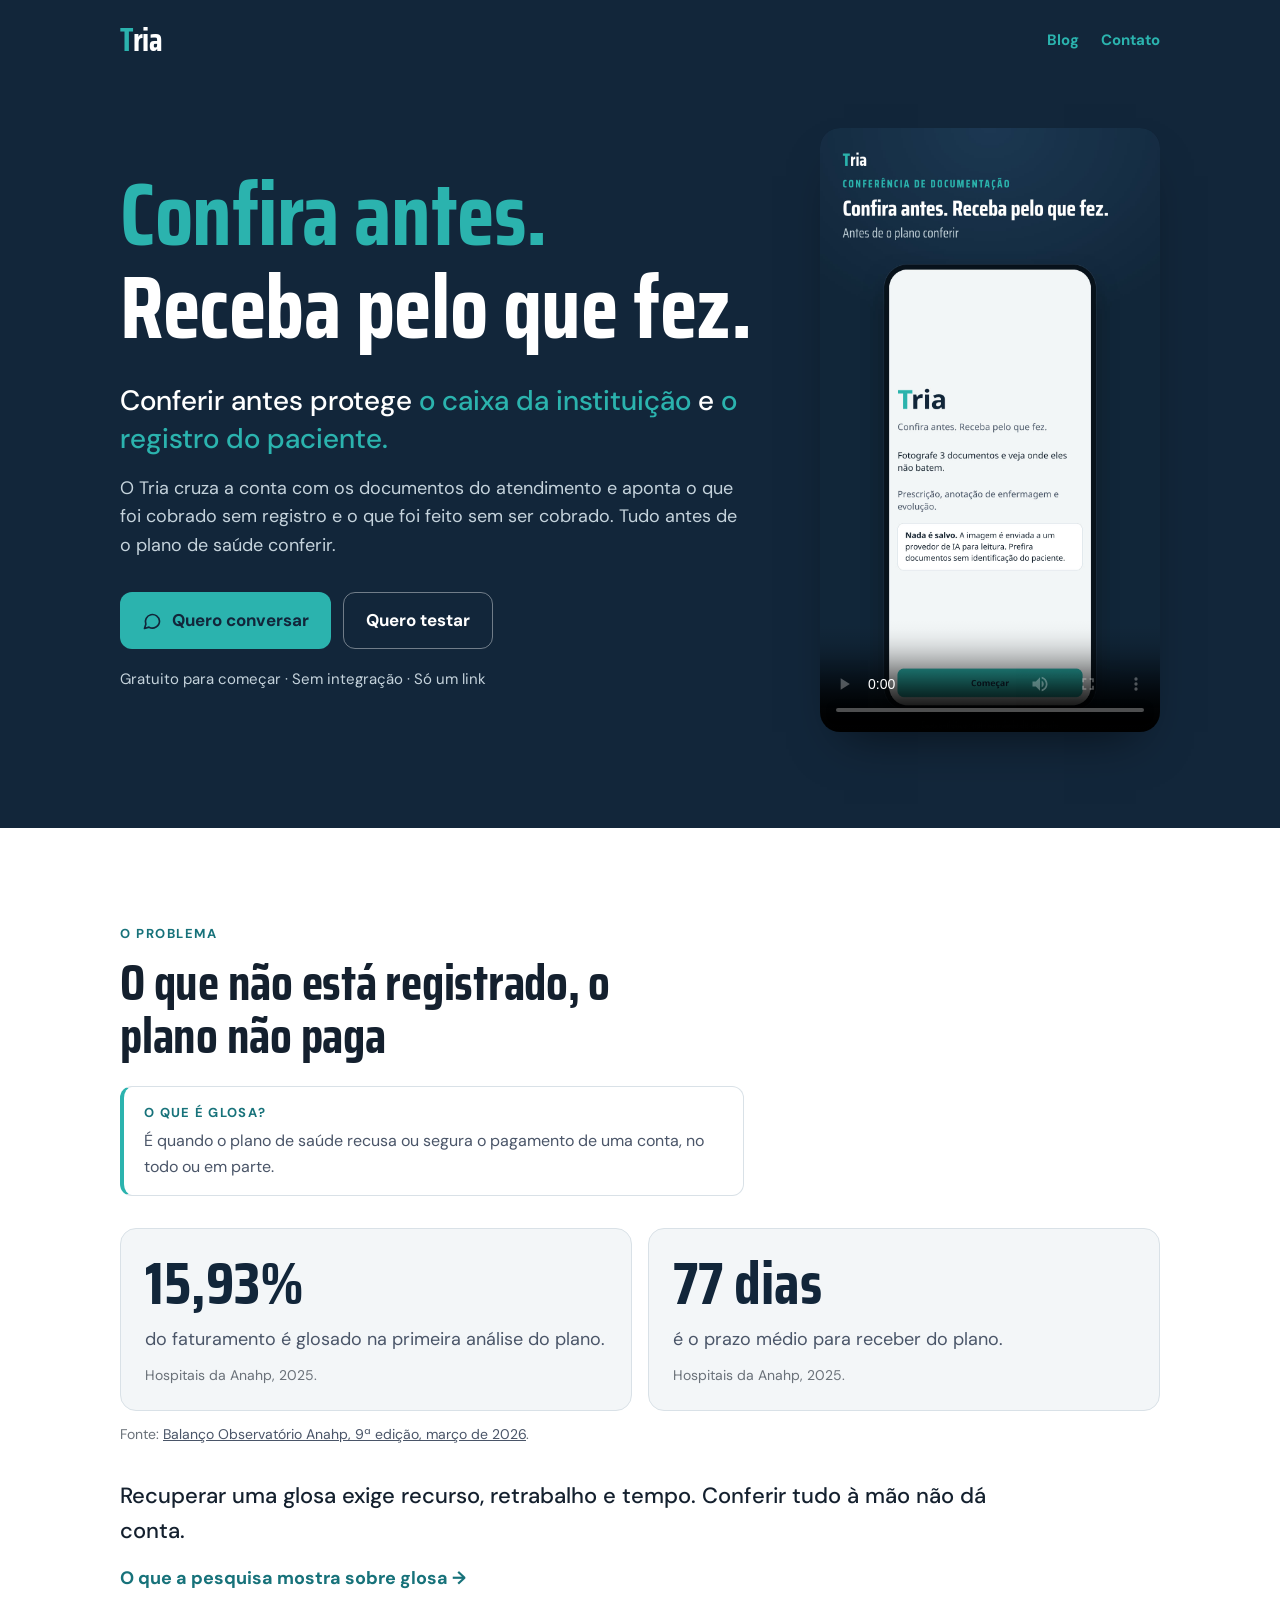
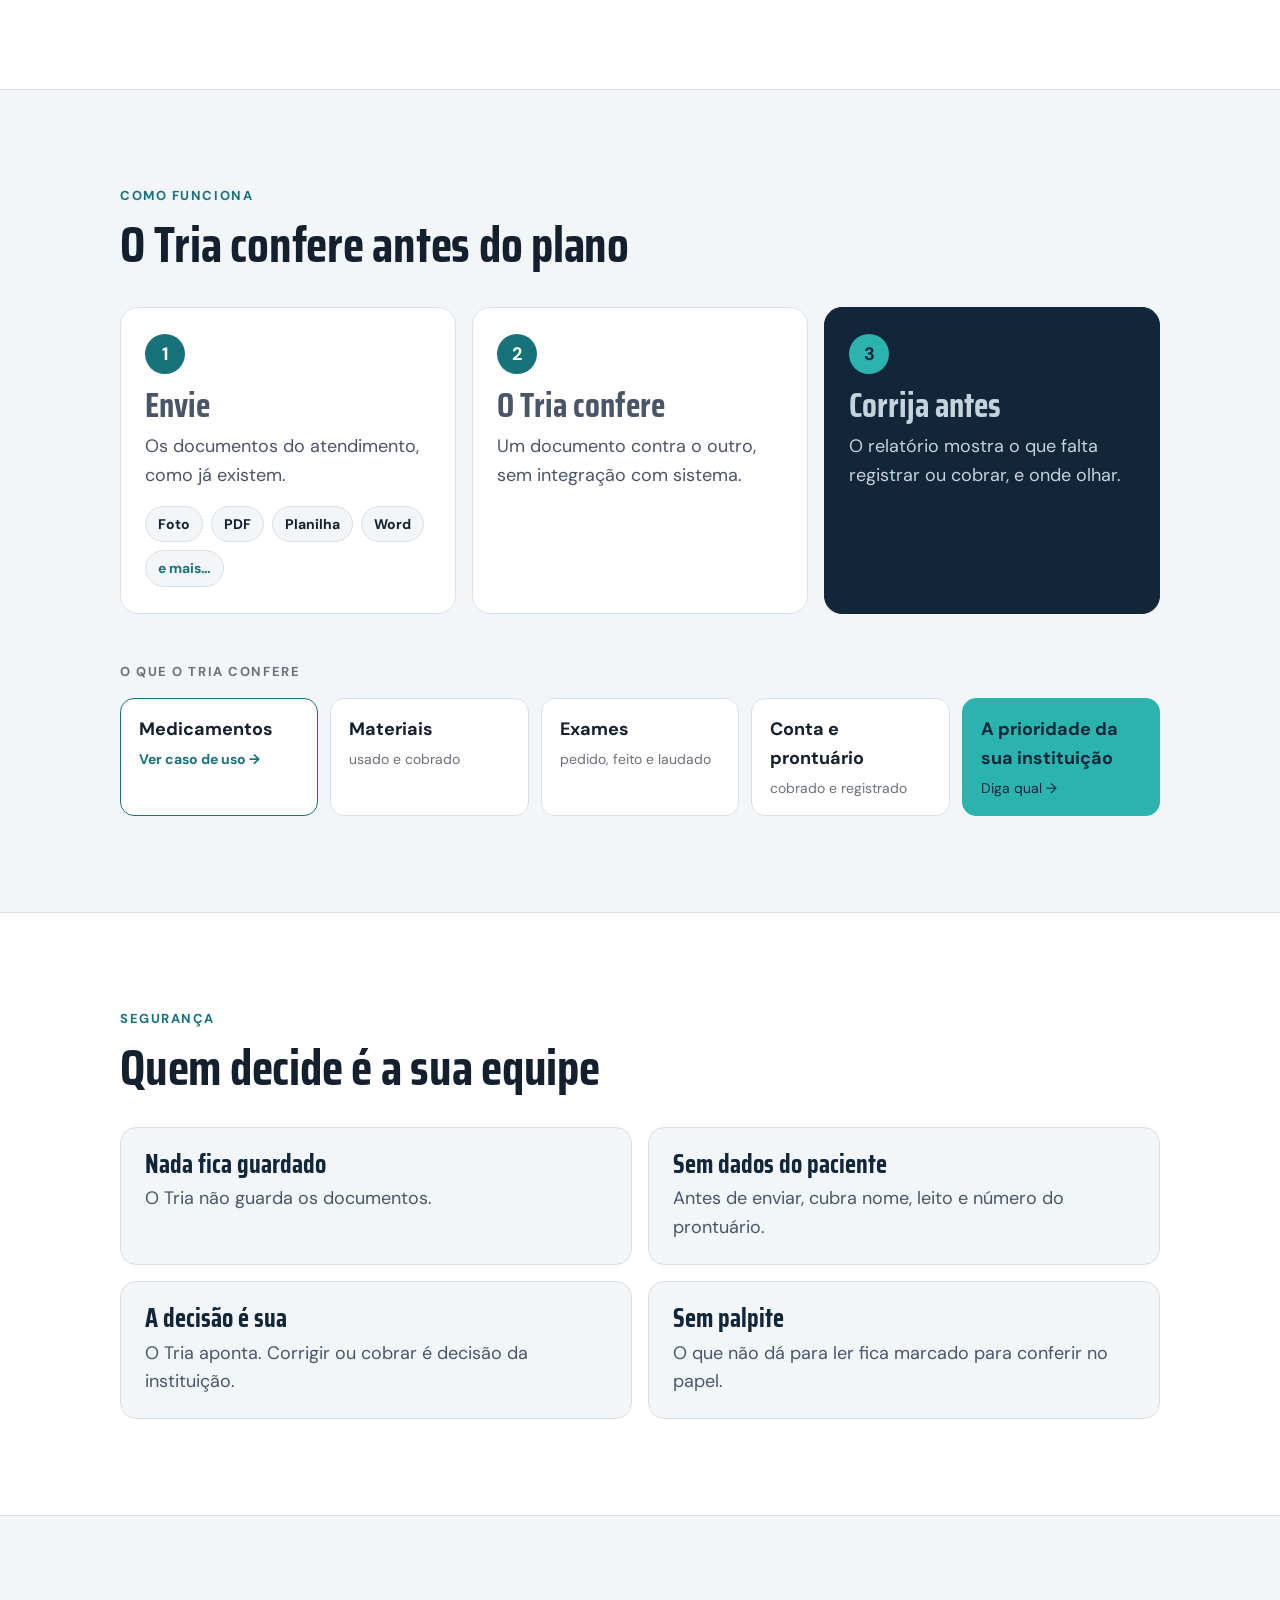
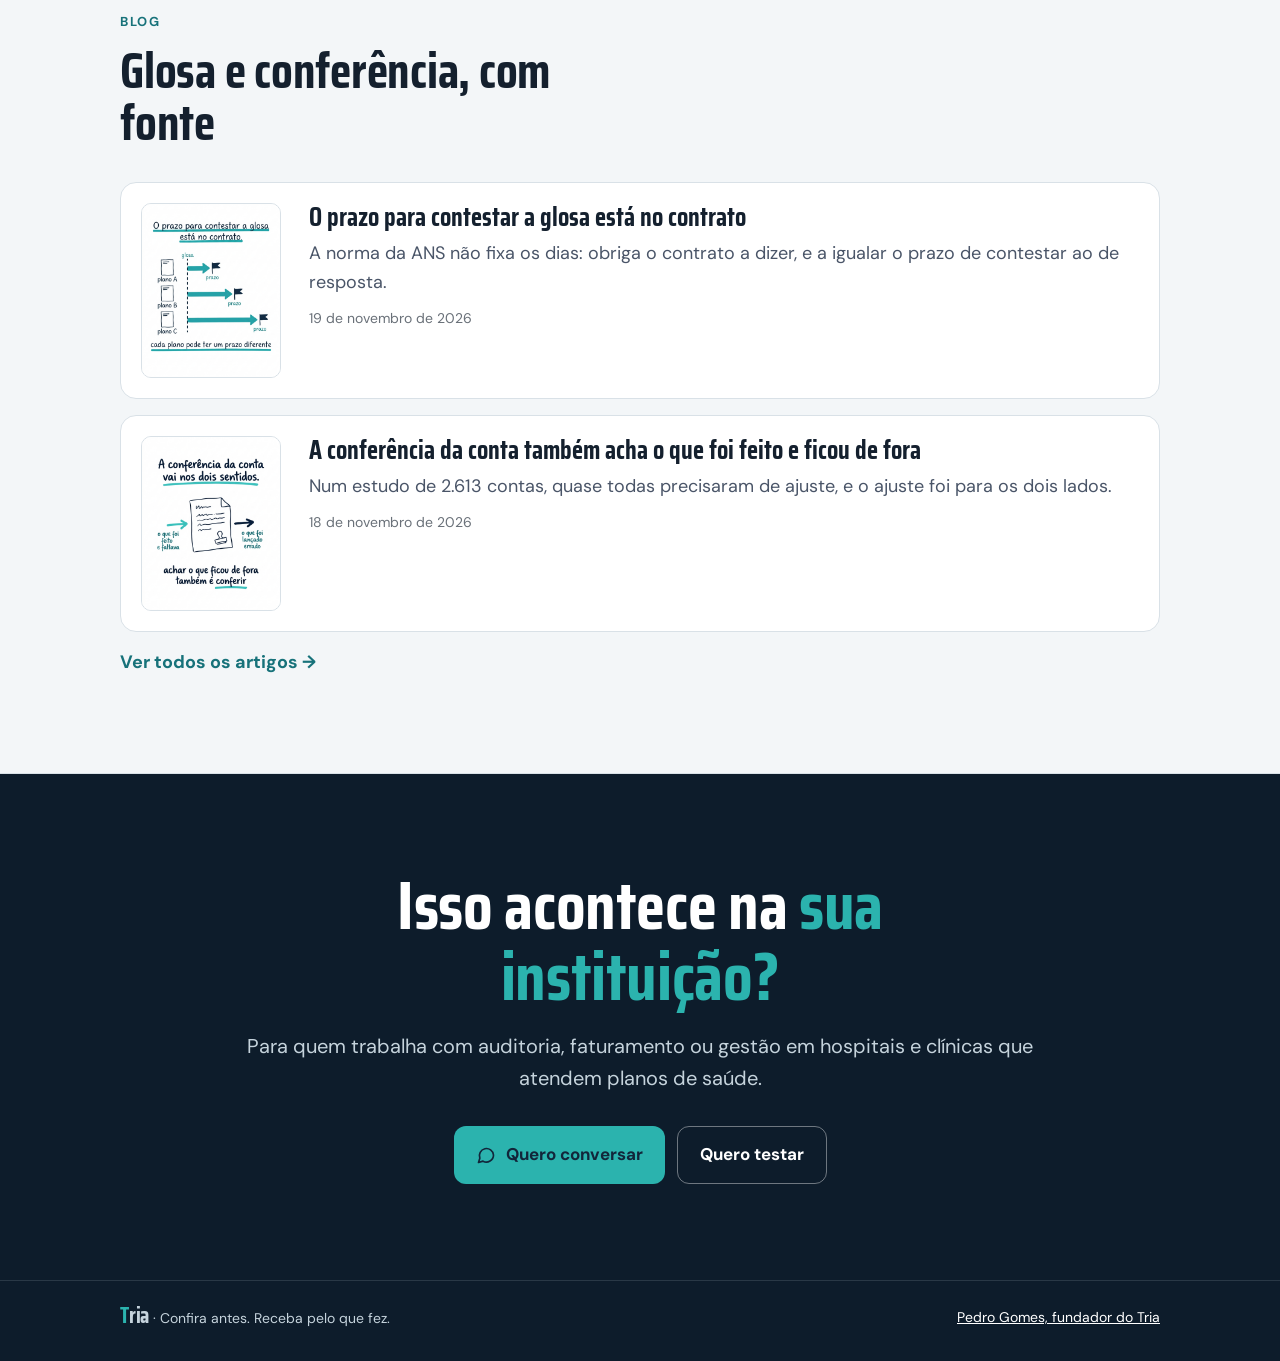
==== commit 2de3c18e: "Exemplo vira caso de uso: página em /casos-de-uso/medicamentos/ e cartão 'Ver caso de uso' Co-Author" ====
--- a/index.html
+++ b/index.html
@@ -185,7 +185,7 @@
         <p class="hero-note">Gratuito para começar · Sem integração · Só um link</p>
       </div>
       <div class="video-box">
-        <!-- Trocar por assets/tria-ideia.mp4 (vídeo da ideia) quando sair; o de medicamentos fica em /exemplos/medicamentos/. -->
+        <!-- Trocar por assets/tria-ideia.mp4 (vídeo da ideia) quando sair; o de medicamentos fica em /casos-de-uso/medicamentos/. -->
         <video controls playsinline preload="metadata" poster="assets/video-capa.jpg"
                aria-label="Demonstração do Tria: documentos do atendimento conferidos, com o relatório do que não bate">
           <source src="assets/tria-demo.mp4" type="video/mp4">
@@ -247,7 +247,7 @@
     </ol>
     <p class="areas-tit">O que o Tria confere</p>
     <ul class="areas">
-      <li><a class="area area-ex" href="/exemplos/medicamentos/">Medicamentos<small>Ver exemplo →</small></a></li>
+      <li><a class="area area-ex" href="/casos-de-uso/medicamentos/">Medicamentos<small>Ver caso de uso →</small></a></li>
       <li><span class="area">Materiais<small>usado e cobrado</small></span></li>
       <li><span class="area">Exames<small>pedido, feito e laudado</small></span></li>
       <li><span class="area">Conta e prontuário<small>cobrado e registrado</small></span></li>
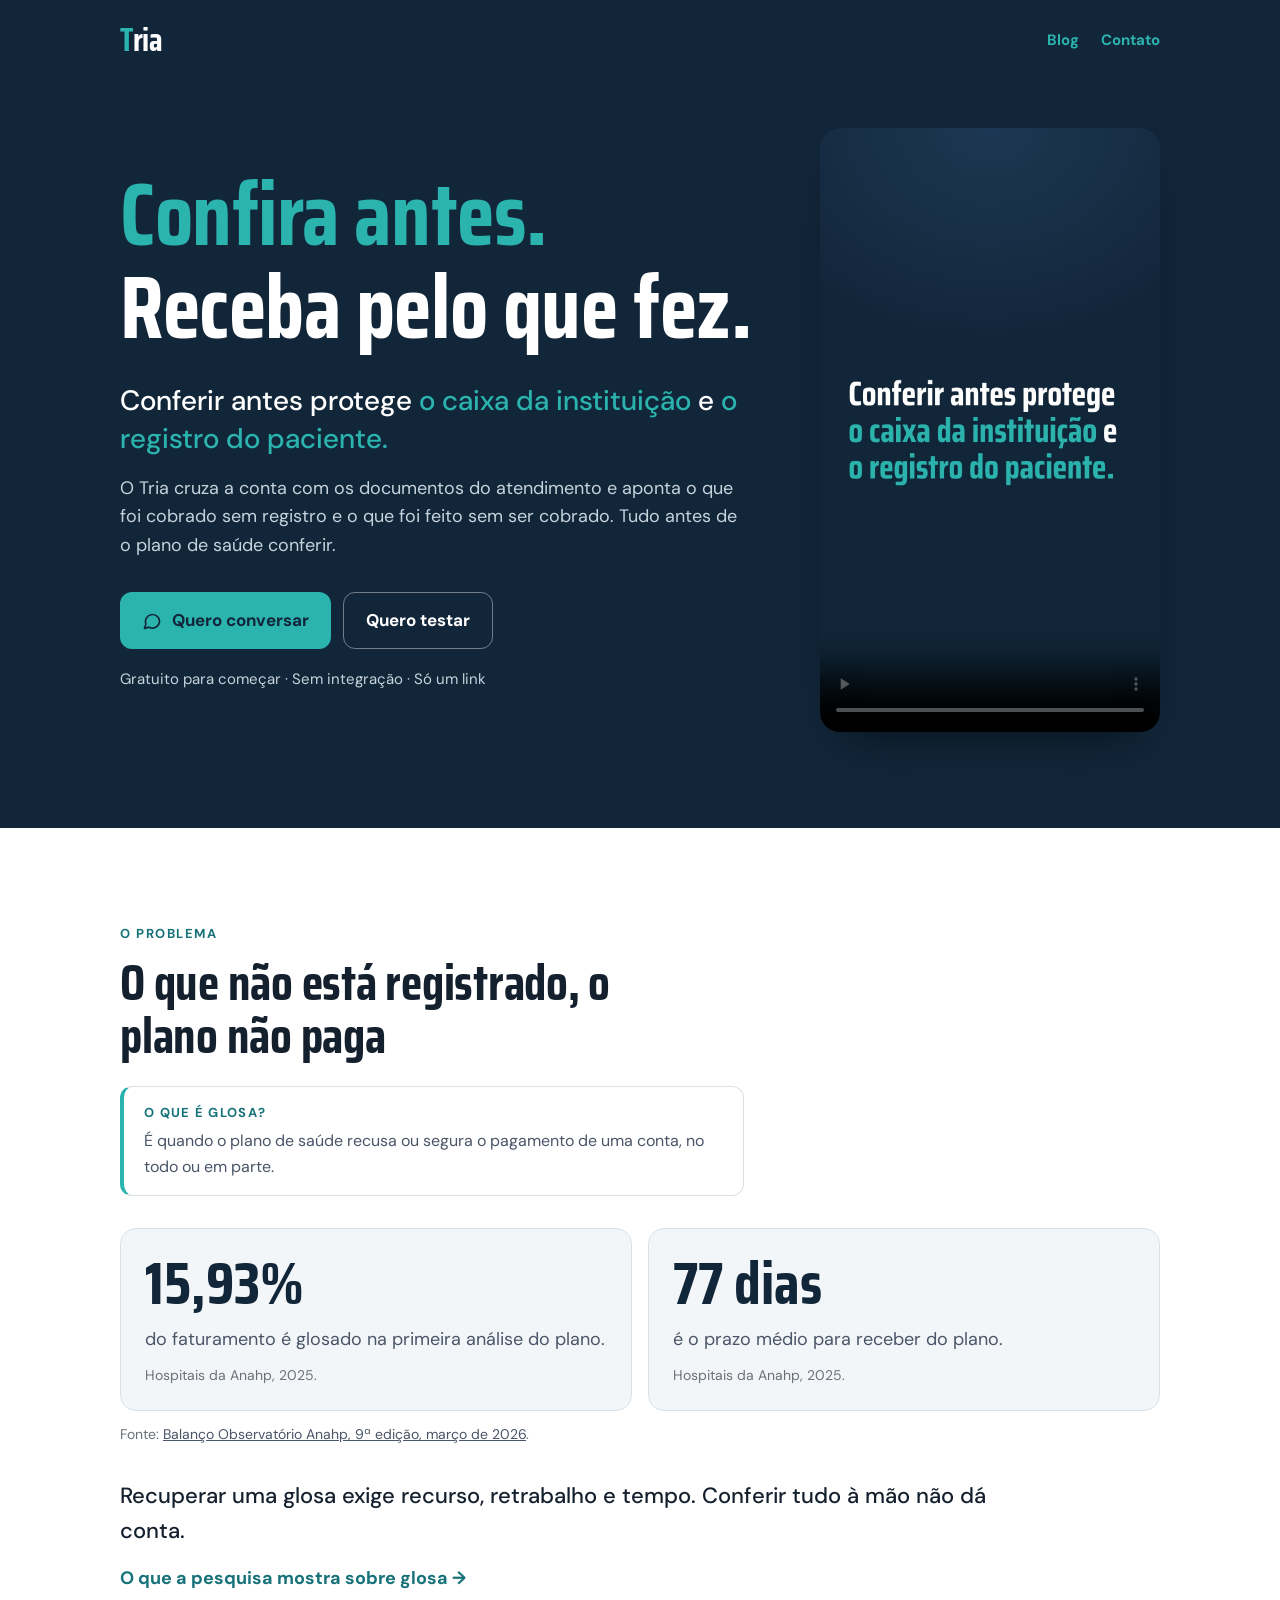
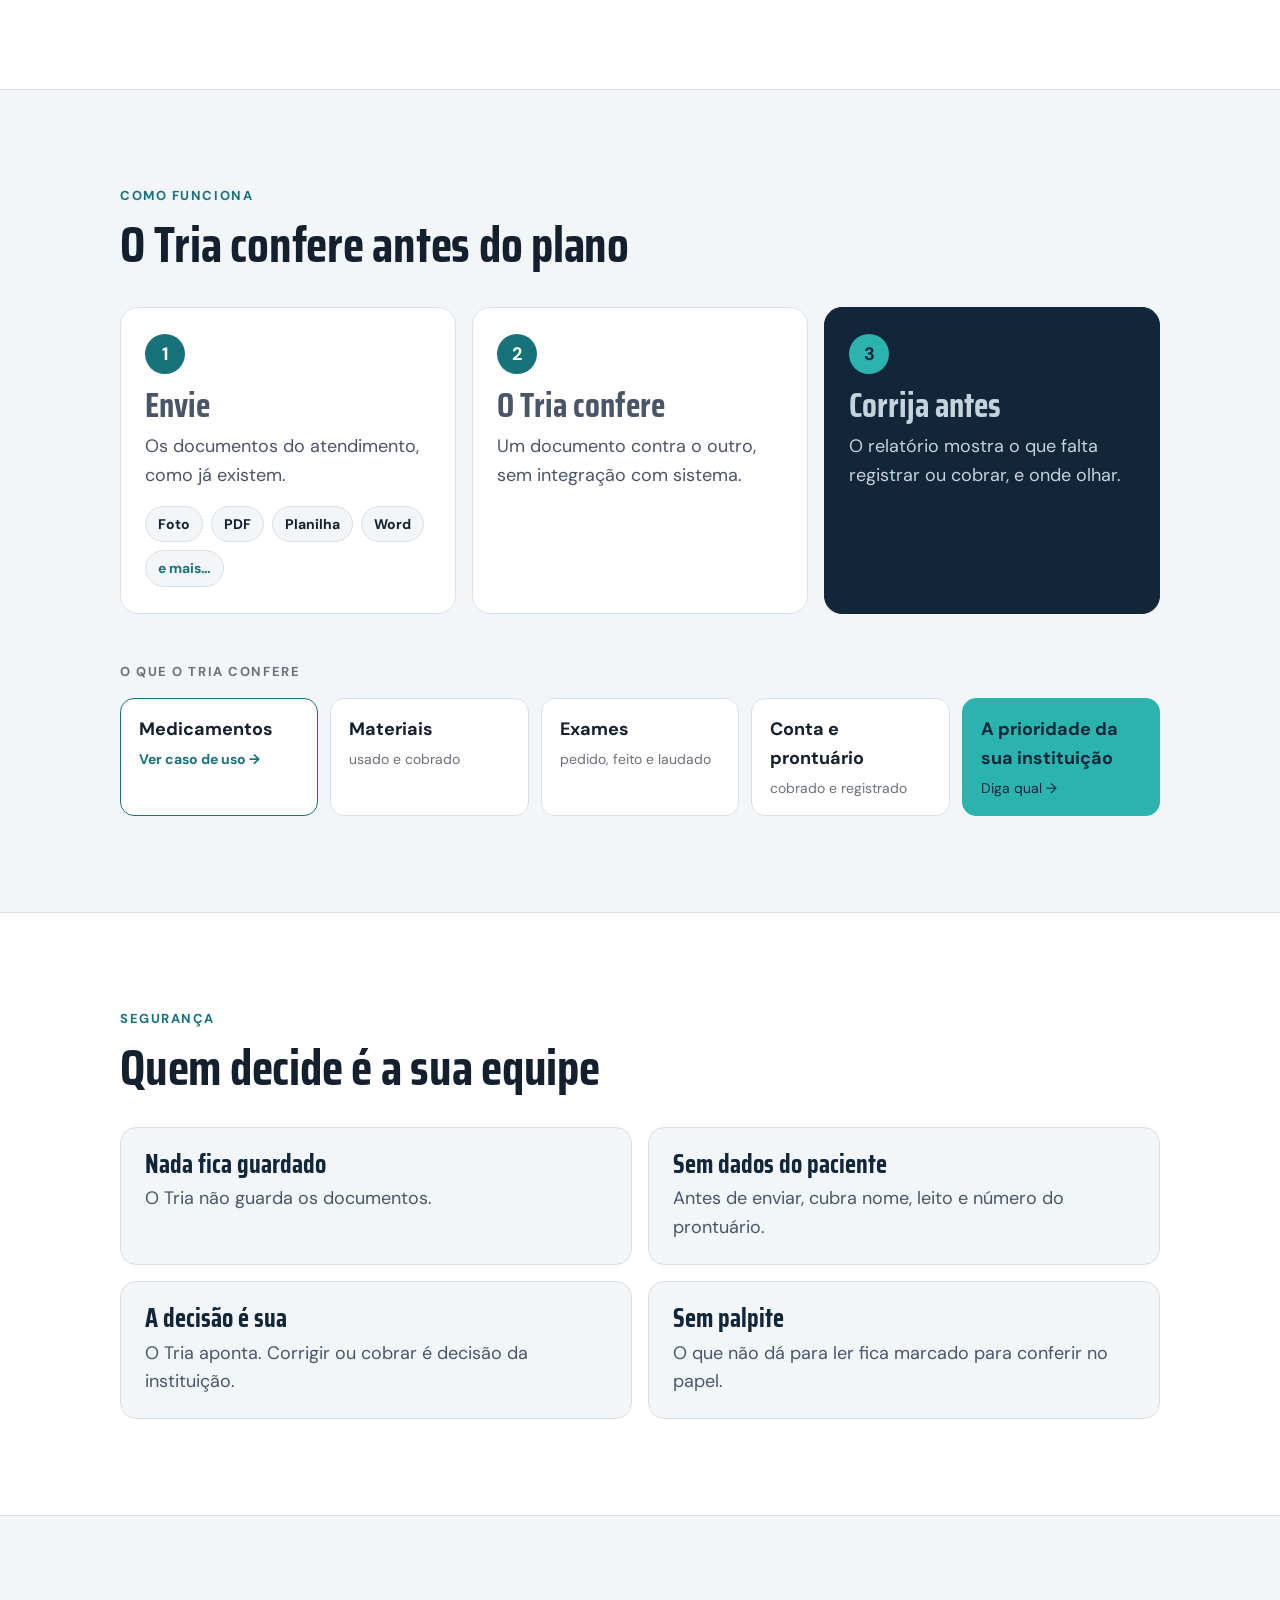
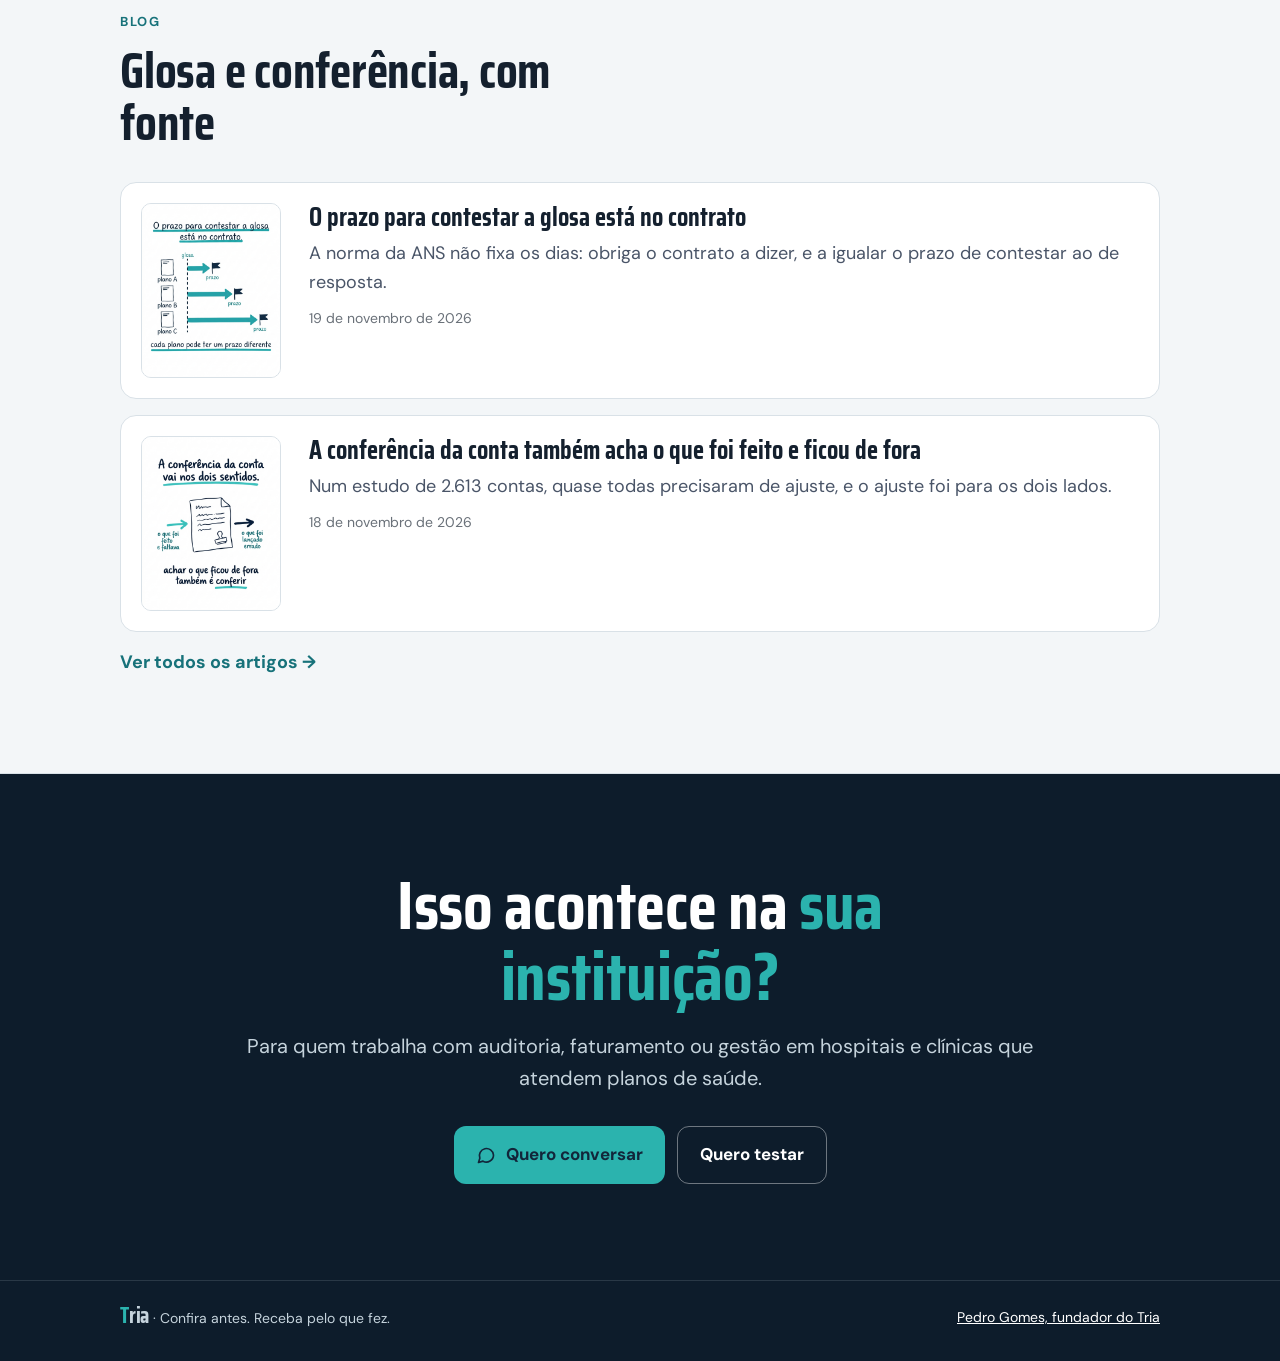
==== commit 57fe3b18: "Vídeo da ideia (v1, roteiro v3) no topo da landing; capa com a proposta de valor Co-Authored-By: Cla" ====
--- a/index.html
+++ b/index.html
@@ -185,10 +185,10 @@
         <p class="hero-note">Gratuito para começar · Sem integração · Só um link</p>
       </div>
       <div class="video-box">
-        <!-- Trocar por assets/tria-ideia.mp4 (vídeo da ideia) quando sair; o de medicamentos fica em /casos-de-uso/medicamentos/. -->
-        <video controls playsinline preload="metadata" poster="assets/video-capa.jpg"
-               aria-label="Demonstração do Tria: documentos do atendimento conferidos, com o relatório do que não bate">
-          <source src="assets/tria-demo.mp4" type="video/mp4">
+        <!-- Vídeo da ideia; o de medicamentos fica em /casos-de-uso/medicamentos/. -->
+        <video controls playsinline preload="metadata" poster="assets/tria-ideia-capa.jpg"
+               aria-label="O Tria em um minuto: confere os documentos do atendimento antes de o plano de saúde conferir">
+          <source src="assets/tria-ideia.mp4" type="video/mp4">
         </video>
       </div>
     </div>
